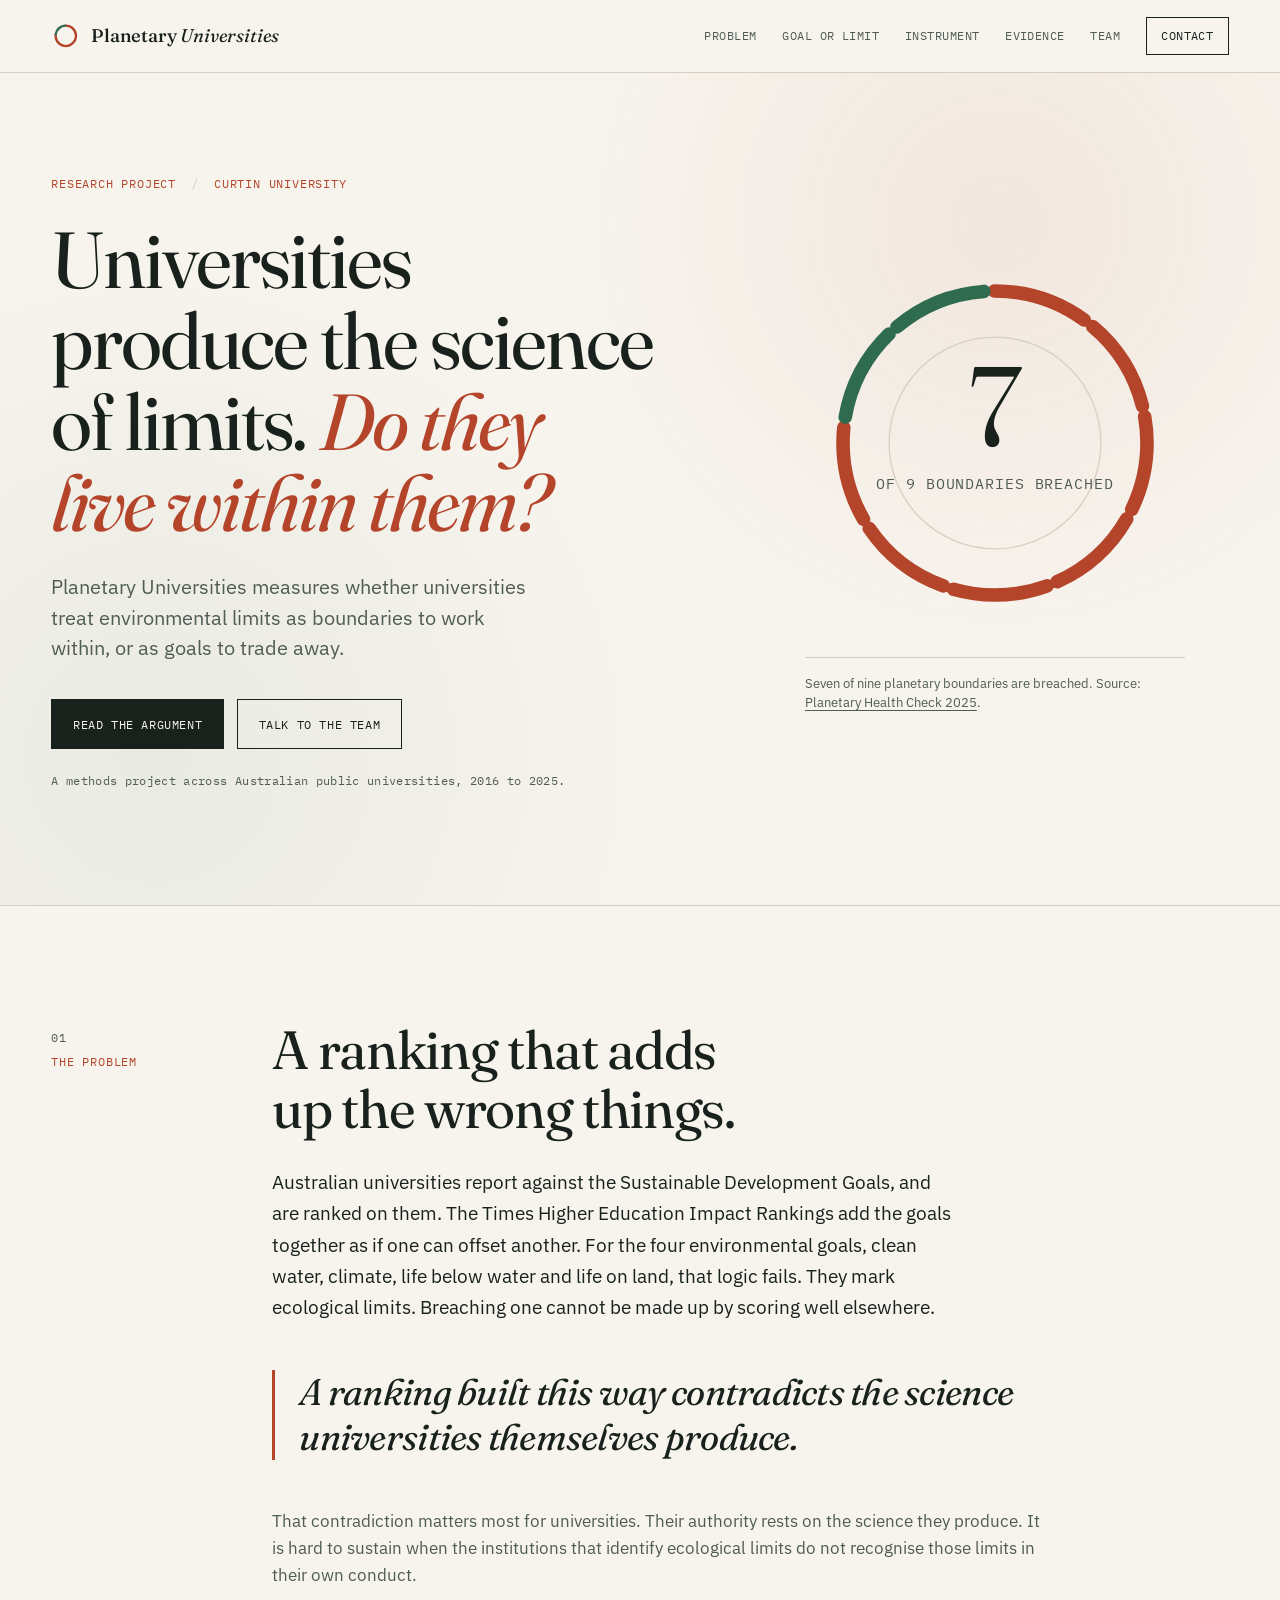
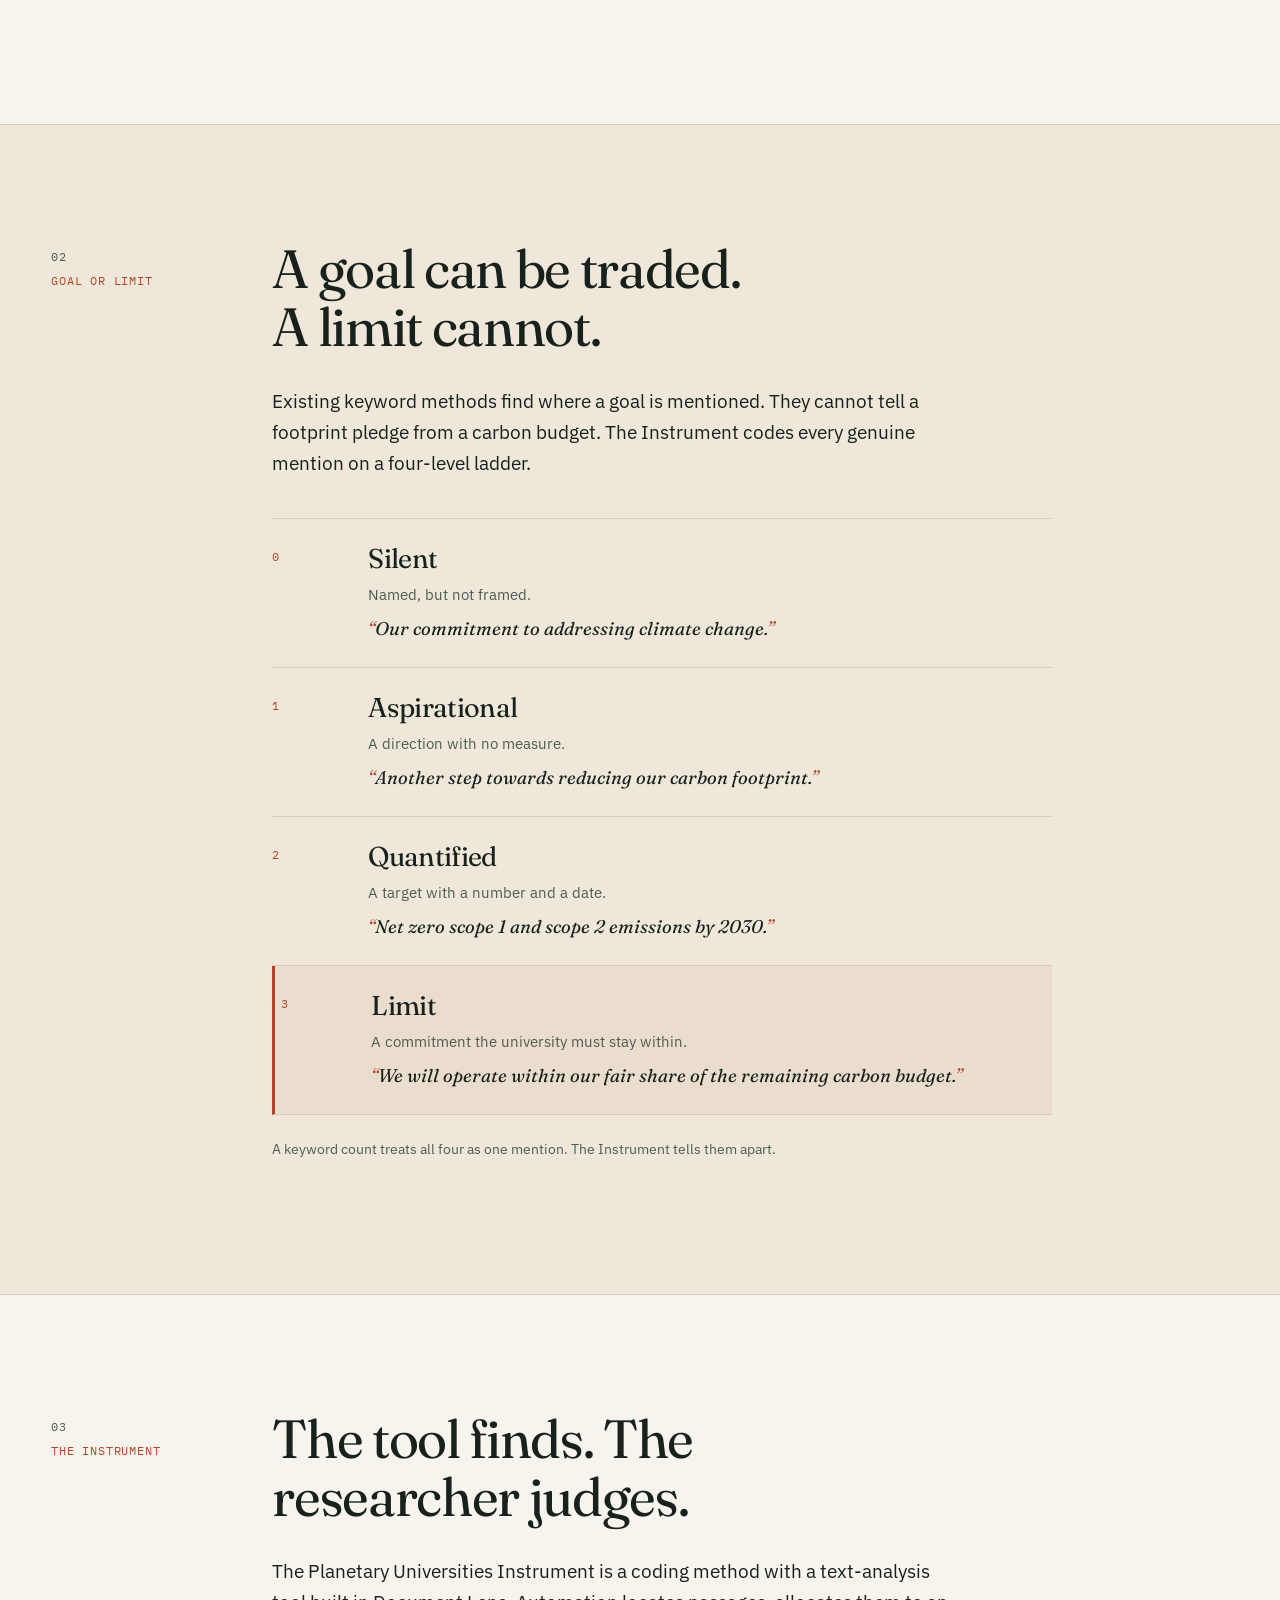
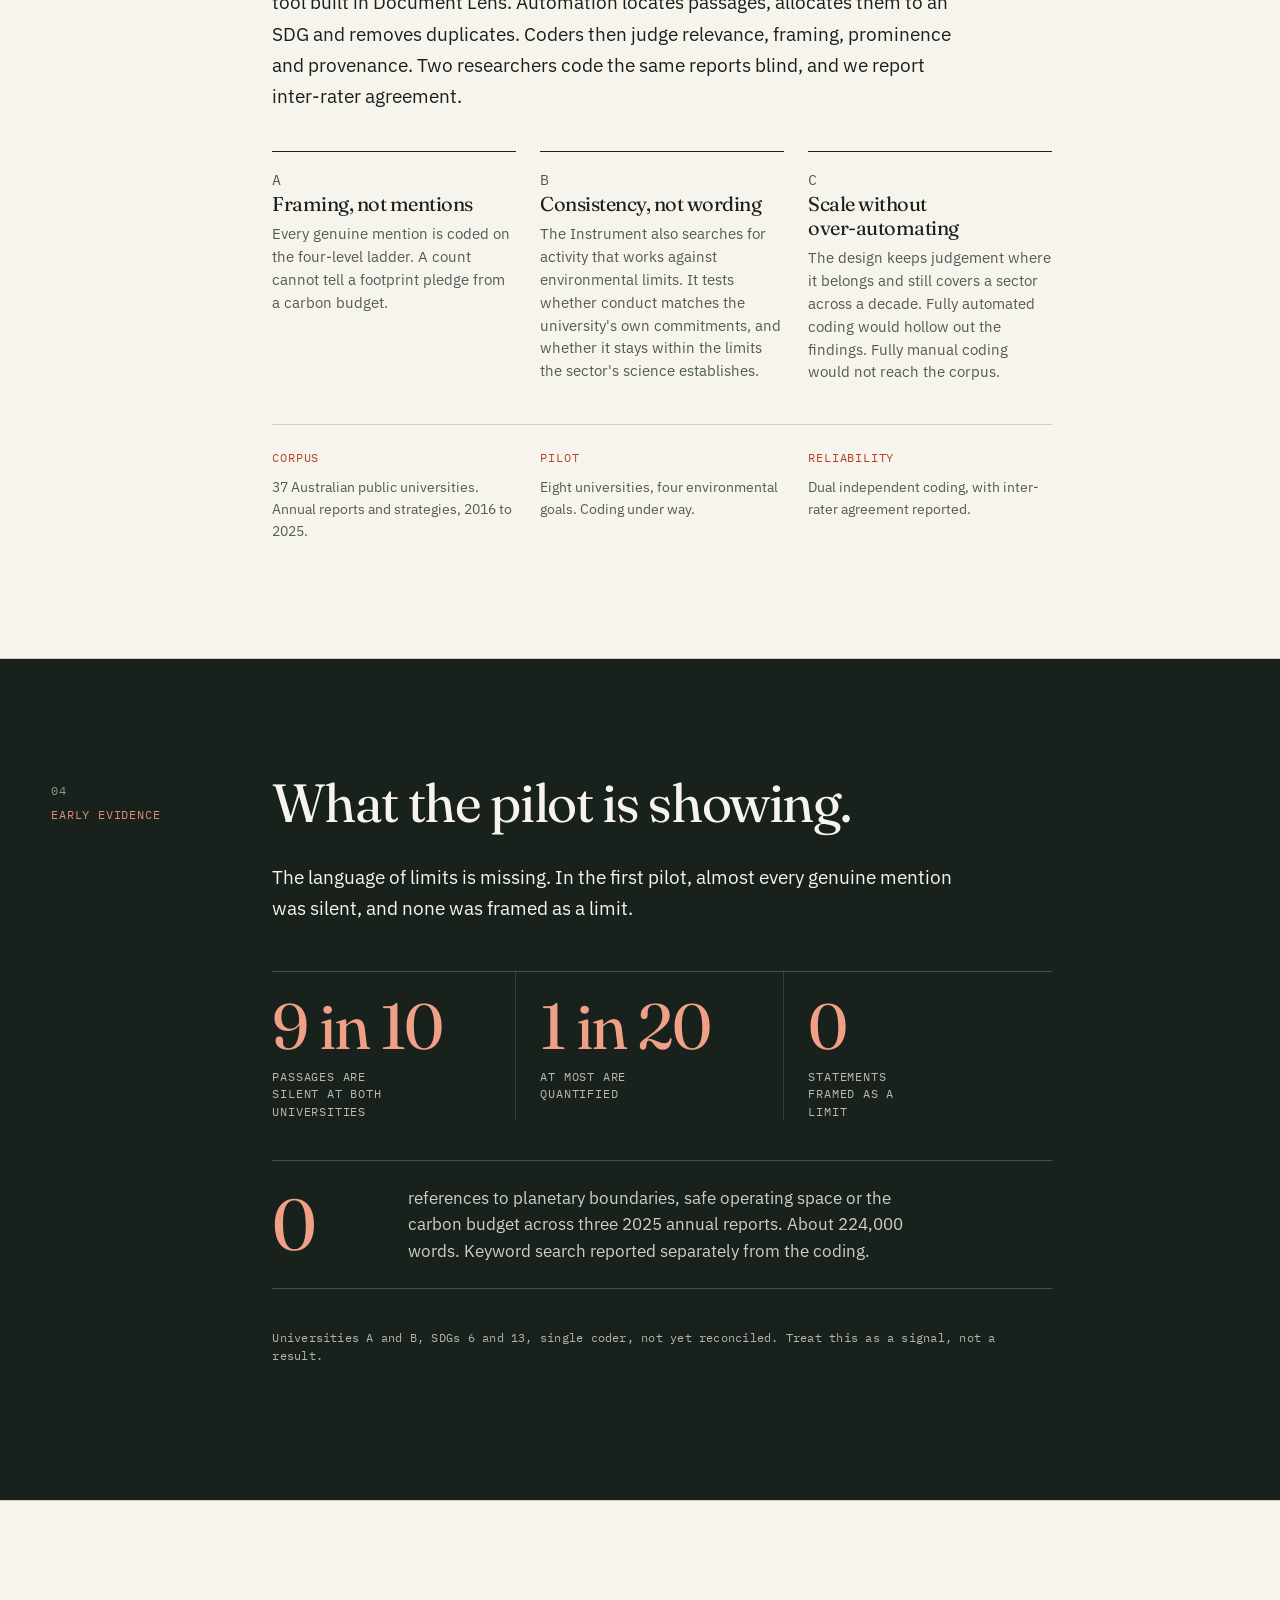
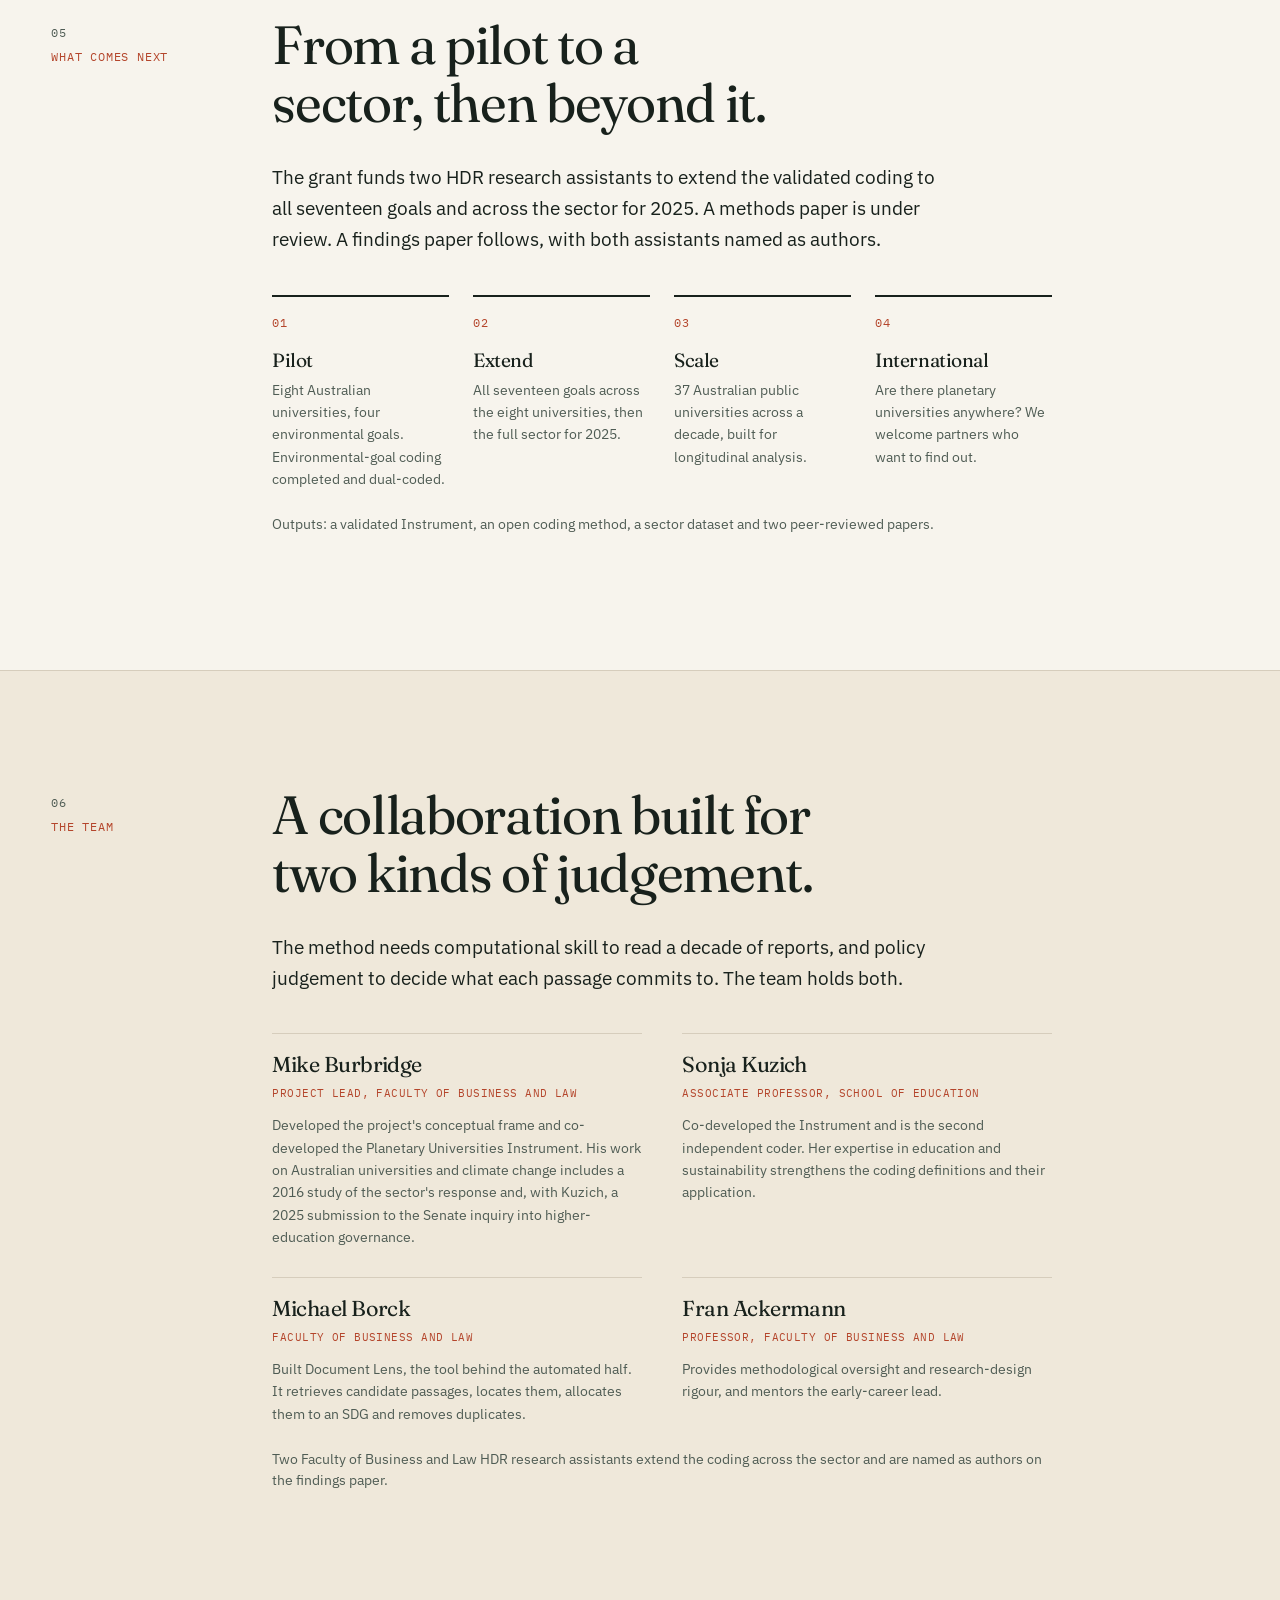
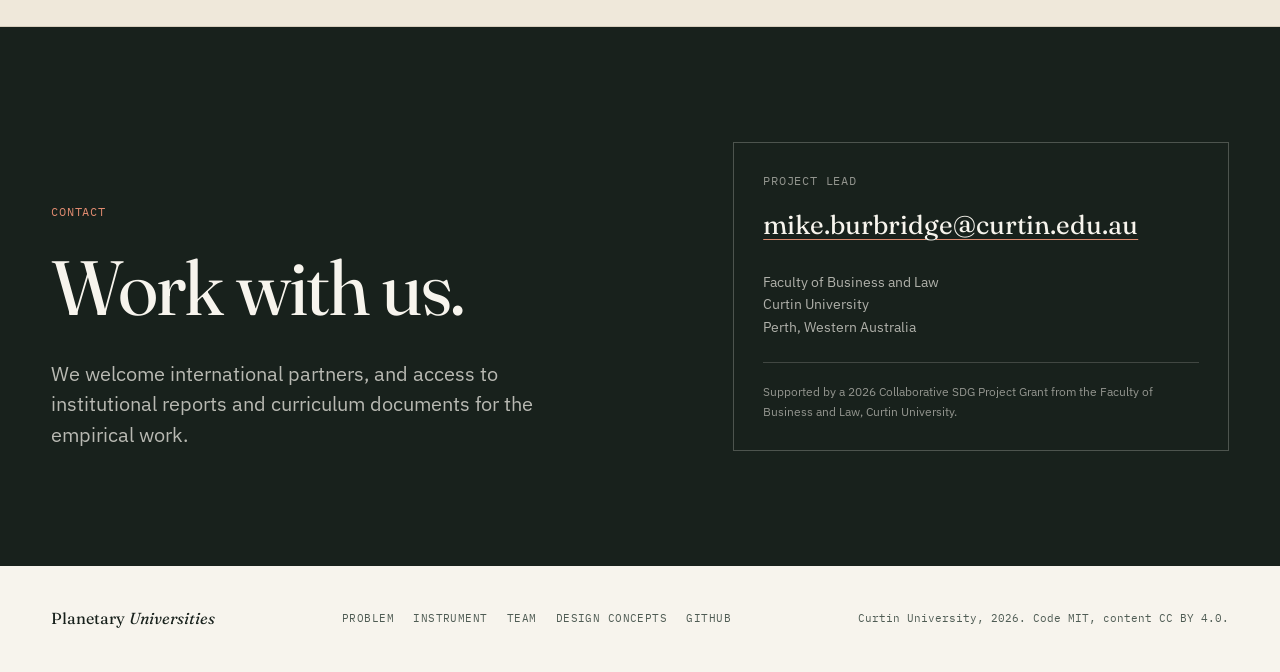
==== index.html @ 5ce5b9eb "Add Planetary Universities landing page and design concepts" ====
<!DOCTYPE html>
<html lang="en-AU">
<head>
  <meta charset="UTF-8">
  <meta name="viewport" content="width=device-width, initial-scale=1.0">
  <title>Planetary Universities | Do universities live within the limits they study?</title>
  <meta name="description" content="A research project measuring whether universities treat environmental limits as boundaries to work within, or as goals to trade away.">
  <link rel="canonical" href="https://planetary-universities.eduserver.au/">
  <meta property="og:type" content="website">
  <meta property="og:title" content="Planetary Universities">
  <meta property="og:description" content="Universities produce the science of limits. Do they live within them?">
  <meta property="og:url" content="https://planetary-universities.eduserver.au/">
  <meta property="og:image" content="https://planetary-universities.eduserver.au/assets/og.png">
  <meta name="theme-color" content="#f7f4ed">
  <link rel="icon" href="assets/favicon.svg" type="image/svg+xml">
  <link rel="preconnect" href="https://fonts.googleapis.com">
  <link rel="preconnect" href="https://fonts.gstatic.com" crossorigin>
  <link rel="stylesheet" href="https://fonts.googleapis.com/css2?family=Fraunces:ital,opsz,wght@0,9..144,300..700;1,9..144,300..700&amp;family=IBM+Plex+Mono:wght@400;500&amp;family=IBM+Plex+Sans:wght@300;400;500;600&amp;display=swap">
  <link rel="stylesheet" href="styles.css">
</head>
<body>
  <a class="skip-link" href="#main">Skip to content</a>

  <header class="site-header">
    <div class="wrap header-inner">
      <a class="brand" href="./" aria-label="Planetary Universities home">
        <svg class="brand-mark" viewBox="0 0 32 32" aria-hidden="true">
          <g transform="rotate(-90 16 16)" fill="none" stroke-width="2.6" stroke-linecap="round">
            <circle cx="16" cy="16" r="11" stroke="#b4452b" pathLength="9" stroke-dasharray="0.9 8.1" stroke-dashoffset="-0"/>
<circle cx="16" cy="16" r="11" stroke="#b4452b" pathLength="9" stroke-dasharray="0.9 8.1" stroke-dashoffset="-1"/>
<circle cx="16" cy="16" r="11" stroke="#b4452b" pathLength="9" stroke-dasharray="0.9 8.1" stroke-dashoffset="-2"/>
<circle cx="16" cy="16" r="11" stroke="#b4452b" pathLength="9" stroke-dasharray="0.9 8.1" stroke-dashoffset="-3"/>
<circle cx="16" cy="16" r="11" stroke="#b4452b" pathLength="9" stroke-dasharray="0.9 8.1" stroke-dashoffset="-4"/>
<circle cx="16" cy="16" r="11" stroke="#b4452b" pathLength="9" stroke-dasharray="0.9 8.1" stroke-dashoffset="-5"/>
<circle cx="16" cy="16" r="11" stroke="#b4452b" pathLength="9" stroke-dasharray="0.9 8.1" stroke-dashoffset="-6"/>
<circle cx="16" cy="16" r="11" stroke="#2f6b4f" pathLength="9" stroke-dasharray="0.9 8.1" stroke-dashoffset="-7"/>
<circle cx="16" cy="16" r="11" stroke="#2f6b4f" pathLength="9" stroke-dasharray="0.9 8.1" stroke-dashoffset="-8"/>
          </g>
        </svg>
        <span>Planetary <em>Universities</em></span>
      </a>
      <nav class="nav" aria-label="Primary">
        <a href="#problem">Problem</a>
        <a href="#distinction">Goal or limit</a>
        <a href="#instrument">Instrument</a>
        <a href="#evidence">Evidence</a>
        <a href="#team">Team</a>
        <a class="nav-cta" href="#contact">Contact</a>
      </nav>
    </div>
  </header>

  <main id="main">
    <section class="hero">
      <div class="wrap hero-grid">
        <div class="hero-copy">
          <p class="eyebrow">Research project <span aria-hidden="true">/</span> Curtin University</p>
          <h1>Universities produce the science of limits. <em>Do they live within them?</em></h1>
          <p class="lead">Planetary Universities measures whether universities treat environmental limits as boundaries to work within, or as goals to trade away.</p>
          <div class="hero-actions">
            <a class="btn" href="#problem">Read the argument</a>
            <a class="btn btn-ghost" href="#contact">Talk to the team</a>
          </div>
          <p class="hero-note">A methods project across Australian public universities, 2016 to 2025.</p>
        </div>

        <figure class="hero-figure">
          <div class="ring">
            <svg viewBox="0 0 280 280" role="img" aria-labelledby="ring-title">
              <title id="ring-title">Seven of nine planetary boundaries are breached</title>
              <g transform="rotate(-90 140 140)" fill="none" stroke-width="10" stroke-linecap="round">
                <circle cx="140" cy="140" r="112" stroke="#b4452b" pathLength="9" stroke-dasharray="0.9 8.1" stroke-dashoffset="-0"/>
<circle cx="140" cy="140" r="112" stroke="#b4452b" pathLength="9" stroke-dasharray="0.9 8.1" stroke-dashoffset="-1"/>
<circle cx="140" cy="140" r="112" stroke="#b4452b" pathLength="9" stroke-dasharray="0.9 8.1" stroke-dashoffset="-2"/>
<circle cx="140" cy="140" r="112" stroke="#b4452b" pathLength="9" stroke-dasharray="0.9 8.1" stroke-dashoffset="-3"/>
<circle cx="140" cy="140" r="112" stroke="#b4452b" pathLength="9" stroke-dasharray="0.9 8.1" stroke-dashoffset="-4"/>
<circle cx="140" cy="140" r="112" stroke="#b4452b" pathLength="9" stroke-dasharray="0.9 8.1" stroke-dashoffset="-5"/>
<circle cx="140" cy="140" r="112" stroke="#b4452b" pathLength="9" stroke-dasharray="0.9 8.1" stroke-dashoffset="-6"/>
<circle cx="140" cy="140" r="112" stroke="#2f6b4f" pathLength="9" stroke-dasharray="0.9 8.1" stroke-dashoffset="-7"/>
<circle cx="140" cy="140" r="112" stroke="#2f6b4f" pathLength="9" stroke-dasharray="0.9 8.1" stroke-dashoffset="-8"/>
              </g>
              <circle cx="140" cy="140" r="78" fill="none" stroke="#d8d0c1" stroke-width="1"/>
              <text x="140" y="142" text-anchor="middle" class="ring-number">7</text>
              <text x="140" y="174" text-anchor="middle" class="ring-label">of 9 boundaries breached</text>
            </svg>
          </div>
          <figcaption>Seven of nine planetary boundaries are breached. Source: <a href="https://doi.org/10.48485/pik.2025.017">Planetary Health Check 2025</a>.</figcaption>
        </figure>
      </div>
    </section>

    <section class="section" id="problem">
      <div class="wrap section-grid">
        <p class="section-label">01 <span>The problem</span></p>
        <div class="section-body">
          <h2>A ranking that adds up the wrong things.</h2>
          <p class="large">Australian universities report against the Sustainable Development Goals, and are ranked on them. The Times Higher Education Impact Rankings add the goals together as if one can offset another. For the four environmental goals, clean water, climate, life below water and life on land, that logic fails. They mark ecological limits. Breaching one cannot be made up by scoring well elsewhere.</p>
          <blockquote class="pullquote">A ranking built this way contradicts the science universities themselves produce.</blockquote>
          <p>That contradiction matters most for universities. Their authority rests on the science they produce. It is hard to sustain when the institutions that identify ecological limits do not recognise those limits in their own conduct.</p>
        </div>
      </div>
    </section>

    <section class="section section-tint" id="distinction">
      <div class="wrap section-grid">
        <p class="section-label">02 <span>Goal or limit</span></p>
        <div class="section-body">
          <h2>A goal can be traded. A limit cannot.</h2>
          <p class="large">Existing keyword methods find where a goal is mentioned. They cannot tell a footprint pledge from a carbon budget. The Instrument codes every genuine mention on a four-level ladder.</p>

          <ol class="ladder">
            <li>
              <span class="ladder-num">0</span>
              <div>
                <h3>Silent</h3>
                <p>Named, but not framed.</p>
                <q>Our commitment to addressing climate change.</q>
              </div>
            </li>
            <li>
              <span class="ladder-num">1</span>
              <div>
                <h3>Aspirational</h3>
                <p>A direction with no measure.</p>
                <q>Another step towards reducing our carbon footprint.</q>
              </div>
            </li>
            <li>
              <span class="ladder-num">2</span>
              <div>
                <h3>Quantified</h3>
                <p>A target with a number and a date.</p>
                <q>Net zero scope 1 and scope 2 emissions by 2030.</q>
              </div>
            </li>
            <li class="ladder-limit">
              <span class="ladder-num">3</span>
              <div>
                <h3>Limit</h3>
                <p>A commitment the university must stay within.</p>
                <q>We will operate within our fair share of the remaining carbon budget.</q>
              </div>
            </li>
          </ol>
          <p class="note">A keyword count treats all four as one mention. The Instrument tells them apart.</p>
        </div>
      </div>
    </section>

    <section class="section" id="instrument">
      <div class="wrap section-grid">
        <p class="section-label">03 <span>The instrument</span></p>
        <div class="section-body">
          <h2>The tool finds. The researcher judges.</h2>
          <p class="large">The Planetary Universities Instrument is a coding method with a text-analysis tool built in Document Lens. Automation locates passages, allocates them to an SDG and removes duplicates. Coders then judge relevance, framing, prominence and provenance. Two researchers code the same reports blind, and we report inter-rater agreement.</p>

          <div class="cards">
            <article class="card">
              <p class="card-num">A</p>
              <h3>Framing, not mentions</h3>
              <p>Every genuine mention is coded on the four-level ladder. A count cannot tell a footprint pledge from a carbon budget.</p>
            </article>
            <article class="card">
              <p class="card-num">B</p>
              <h3>Consistency, not wording</h3>
              <p>The Instrument also searches for activity that works against environmental limits. It tests whether conduct matches the university's own commitments, and whether it stays within the limits the sector's science establishes.</p>
            </article>
            <article class="card">
              <p class="card-num">C</p>
              <h3>Scale without over-automating</h3>
              <p>The design keeps judgement where it belongs and still covers a sector across a decade. Fully automated coding would hollow out the findings. Fully manual coding would not reach the corpus.</p>
            </article>
          </div>

          <dl class="facts">
            <div>
              <dt>Corpus</dt>
              <dd>37 Australian public universities. Annual reports and strategies, 2016 to 2025.</dd>
            </div>
            <div>
              <dt>Pilot</dt>
              <dd>Eight universities, four environmental goals. Coding under way.</dd>
            </div>
            <div>
              <dt>Reliability</dt>
              <dd>Dual independent coding, with inter-rater agreement reported.</dd>
            </div>
          </dl>
        </div>
      </div>
    </section>

    <section class="section section-dark" id="evidence">
      <div class="wrap section-grid">
        <p class="section-label">04 <span>Early evidence</span></p>
        <div class="section-body">
          <h2>What the pilot is showing.</h2>
          <p class="large">The language of limits is missing. In the first pilot, almost every genuine mention was silent, and none was framed as a limit.</p>

          <div class="stats">
            <div class="stat">
              <p class="stat-num">9 in 10</p>
              <p class="stat-label">passages are silent at both universities</p>
            </div>
            <div class="stat">
              <p class="stat-num">1 in 20</p>
              <p class="stat-label">at most are quantified</p>
            </div>
            <div class="stat">
              <p class="stat-num">0</p>
              <p class="stat-label">statements framed as a limit</p>
            </div>
          </div>

          <div class="finding">
            <p class="finding-num">0</p>
            <p>references to planetary boundaries, safe operating space or the carbon budget across three 2025 annual reports. About 224,000 words. Keyword search reported separately from the coding.</p>
          </div>

          <p class="caveat">Universities A and B, SDGs 6 and 13, single coder, not yet reconciled. Treat this as a signal, not a result.</p>
        </div>
      </div>
    </section>

    <section class="section" id="next">
      <div class="wrap section-grid">
        <p class="section-label">05 <span>What comes next</span></p>
        <div class="section-body">
          <h2>From a pilot to a sector, then beyond it.</h2>
          <p class="large">The grant funds two HDR research assistants to extend the validated coding to all seventeen goals and across the sector for 2025. A methods paper is under review. A findings paper follows, with both assistants named as authors.</p>

          <ol class="roadmap">
            <li>
              <span class="step">01</span>
              <h3>Pilot</h3>
              <p>Eight Australian universities, four environmental goals. Environmental-goal coding completed and dual-coded.</p>
            </li>
            <li>
              <span class="step">02</span>
              <h3>Extend</h3>
              <p>All seventeen goals across the eight universities, then the full sector for 2025.</p>
            </li>
            <li>
              <span class="step">03</span>
              <h3>Scale</h3>
              <p>37 Australian public universities across a decade, built for longitudinal analysis.</p>
            </li>
            <li>
              <span class="step">04</span>
              <h3>International</h3>
              <p>Are there planetary universities anywhere? We welcome partners who want to find out.</p>
            </li>
          </ol>

          <p class="note">Outputs: a validated Instrument, an open coding method, a sector dataset and two peer-reviewed papers.</p>
        </div>
      </div>
    </section>

    <section class="section section-tint" id="team">
      <div class="wrap section-grid">
        <p class="section-label">06 <span>The team</span></p>
        <div class="section-body">
          <h2>A collaboration built for two kinds of judgement.</h2>
          <p class="large">The method needs computational skill to read a decade of reports, and policy judgement to decide what each passage commits to. The team holds both.</p>

          <ul class="team">
            <li>
              <h3>Mike Burbridge</h3>
              <p class="role">Project lead, Faculty of Business and Law</p>
              <p>Developed the project's conceptual frame and co-developed the Planetary Universities Instrument. His work on Australian universities and climate change includes a 2016 study of the sector's response and, with Kuzich, a 2025 submission to the Senate inquiry into higher-education governance.</p>
            </li>
            <li>
              <h3>Sonja Kuzich</h3>
              <p class="role">Associate professor, School of Education</p>
              <p>Co-developed the Instrument and is the second independent coder. Her expertise in education and sustainability strengthens the coding definitions and their application.</p>
            </li>
            <li>
              <h3>Michael Borck</h3>
              <p class="role">Faculty of Business and Law</p>
              <p>Built Document Lens, the tool behind the automated half. It retrieves candidate passages, locates them, allocates them to an SDG and removes duplicates.</p>
            </li>
            <li>
              <h3>Fran Ackermann</h3>
              <p class="role">Professor, Faculty of Business and Law</p>
              <p>Provides methodological oversight and research-design rigour, and mentors the early-career lead.</p>
            </li>
          </ul>
          <p class="note">Two Faculty of Business and Law HDR research assistants extend the coding across the sector and are named as authors on the findings paper.</p>
        </div>
      </div>
    </section>

    <section class="contact" id="contact">
      <div class="wrap contact-grid">
        <div>
          <p class="eyebrow">Contact</p>
          <h2>Work with us.</h2>
          <p class="lead">We welcome international partners, and access to institutional reports and curriculum documents for the empirical work.</p>
        </div>
        <div class="contact-card">
          <p class="contact-label">Project lead</p>
          <a class="contact-email" href="mailto:mike.burbridge@curtin.edu.au">mike.burbridge@curtin.edu.au</a>
          <p class="contact-meta">Faculty of Business and Law<br>Curtin University<br>Perth, Western Australia</p>
          <p class="contact-funder">Supported by a 2026 Collaborative SDG Project Grant from the Faculty of Business and Law, Curtin University.</p>
        </div>
      </div>
    </section>
  </main>

  <footer class="site-footer">
    <div class="wrap footer-inner">
      <p class="footer-brand">Planetary <em>Universities</em></p>
      <nav aria-label="Footer">
        <a href="#problem">Problem</a>
        <a href="#instrument">Instrument</a>
        <a href="#team">Team</a>
        <a href="concepts/">Design concepts</a>
        <a href="https://github.com/michael-borck/planetary-universities">GitHub</a>
      </nav>
      <p class="footer-meta">Curtin University, 2026. Code MIT, content CC BY 4.0.</p>
    </div>
  </footer>
</body>
</html>
---- styles.css ----
:root {
  --paper: #f7f4ed;
  --paper-2: #efe8da;
  --paper-3: #e7dfce;
  --ink: #18211c;
  --ink-soft: #4f5c54;
  --line: #d6cdbc;
  --accent: #b4452b;
  --accent-dark: #8a3220;
  --safe: #2f6b4f;
  --display: "Fraunces", Georgia, "Times New Roman", serif;
  --sans: "IBM Plex Sans", system-ui, -apple-system, sans-serif;
  --mono: "IBM Plex Mono", ui-monospace, "SFMono-Regular", monospace;
  --wrap: 1180px;
  --gutter: clamp(1.2rem, 4vw, 3.5rem);
}

*,
*::before,
*::after {
  box-sizing: border-box;
}

html {
  scroll-behavior: smooth;
}

body {
  margin: 0;
  background: var(--paper);
  color: var(--ink);
  font-family: var(--sans);
  font-size: 1.0625rem;
  font-weight: 400;
  line-height: 1.6;
  -webkit-font-smoothing: antialiased;
}

img,
svg {
  max-width: 100%;
  display: block;
}

a {
  color: inherit;
  text-decoration-thickness: 1px;
  text-underline-offset: 0.2em;
}

a:hover {
  color: var(--accent-dark);
}

:focus-visible {
  outline: 2px solid var(--accent);
  outline-offset: 3px;
}

.skip-link {
  position: absolute;
  left: -9999px;
  top: 0;
  background: var(--ink);
  color: var(--paper);
  padding: 0.75rem 1rem;
  z-index: 100;
}

.skip-link:focus {
  left: 1rem;
  top: 1rem;
}

.wrap {
  width: min(var(--wrap), 100% - (var(--gutter) * 2));
  margin-inline: auto;
}

.site-header {
  position: sticky;
  top: 0;
  z-index: 50;
  background: rgba(247, 244, 237, 0.88);
  backdrop-filter: blur(14px);
  border-bottom: 1px solid var(--line);
}

.header-inner {
  display: flex;
  align-items: center;
  justify-content: space-between;
  gap: 2rem;
  min-height: 4.5rem;
}

.brand {
  display: inline-flex;
  align-items: center;
  gap: 0.65rem;
  font-family: var(--display);
  font-size: 1.15rem;
  font-weight: 500;
  letter-spacing: -0.01em;
  text-decoration: none;
  white-space: nowrap;
}

.brand em {
  font-style: italic;
  font-weight: 400;
}

.brand-mark {
  width: 1.85rem;
  height: 1.85rem;
  flex: none;
}

.nav {
  display: flex;
  align-items: center;
  gap: clamp(1rem, 2vw, 1.75rem);
  font-family: var(--mono);
  font-size: 0.72rem;
  letter-spacing: 0.04em;
  text-transform: uppercase;
}

.nav a {
  text-decoration: none;
  color: var(--ink-soft);
}

.nav a:hover {
  color: var(--ink);
}

.nav-cta {
  padding: 0.55rem 0.9rem;
  border: 1px solid var(--ink);
  color: var(--ink) !important;
}

.nav-cta:hover {
  background: var(--ink);
  color: var(--paper) !important;
}

.hero {
  padding: clamp(3.5rem, 8vw, 7rem) 0 clamp(4rem, 9vw, 8rem);
  border-bottom: 1px solid var(--line);
  background:
    radial-gradient(circle at 78% 18%, rgba(180, 69, 43, 0.08), transparent 34%),
    radial-gradient(circle at 12% 82%, rgba(47, 107, 79, 0.07), transparent 38%);
}

.hero-grid {
  display: grid;
  grid-template-columns: minmax(0, 1.15fr) minmax(280px, 0.85fr);
  gap: clamp(2rem, 6vw, 5rem);
  align-items: center;
}

.eyebrow,
.section-label,
.card-num,
.ladder-num,
.step,
.contact-label,
.stat-label,
.facts dt {
  font-family: var(--mono);
  font-size: 0.72rem;
  letter-spacing: 0.07em;
  text-transform: uppercase;
}

.eyebrow {
  margin: 0 0 1.6rem;
  color: var(--accent);
}

.eyebrow span {
  margin: 0 0.45rem;
  color: var(--line);
}

h1,
h2,
h3 {
  font-family: var(--display);
  font-weight: 400;
  letter-spacing: -0.025em;
  text-wrap: balance;
}

h1 {
  margin: 0;
  font-size: clamp(2.7rem, 6.2vw, 5.7rem);
  line-height: 1.02;
}

h1 em {
  font-style: italic;
  color: var(--accent);
}

h2 {
  margin: 0 0 1.8rem;
  font-size: clamp(2.1rem, 4.2vw, 3.6rem);
  line-height: 1.08;
}

h3 {
  margin: 0 0 0.45rem;
  font-size: 1.35rem;
  line-height: 1.2;
}

.lead {
  margin: 1.8rem 0 0;
  max-width: 41ch;
  font-size: clamp(1.1rem, 1.6vw, 1.3rem);
  line-height: 1.5;
  color: var(--ink-soft);
}

.hero-actions {
  display: flex;
  flex-wrap: wrap;
  gap: 0.8rem;
  margin-top: 2.2rem;
}

.btn {
  display: inline-flex;
  align-items: center;
  justify-content: center;
  padding: 0.9rem 1.3rem;
  background: var(--ink);
  color: var(--paper);
  border: 1px solid var(--ink);
  font-family: var(--mono);
  font-size: 0.75rem;
  letter-spacing: 0.05em;
  text-transform: uppercase;
  text-decoration: none;
}

.btn:hover {
  background: var(--accent);
  border-color: var(--accent);
  color: #fff;
}

.btn-ghost {
  background: transparent;
  color: var(--ink);
}

.btn-ghost:hover {
  background: transparent;
  border-color: var(--accent);
  color: var(--accent);
}

.hero-note {
  margin: 1.4rem 0 0;
  font-family: var(--mono);
  font-size: 0.72rem;
  letter-spacing: 0.03em;
  color: var(--ink-soft);
}

.hero-figure {
  margin: 0;
  justify-self: center;
  width: min(100%, 380px);
}

.ring svg {
  width: 100%;
  height: auto;
}

.ring-number {
  font-family: var(--display);
  font-size: 5.2rem;
  fill: var(--ink);
}

.ring-label {
  font-family: var(--mono);
  font-size: 0.68rem;
  letter-spacing: 0.06em;
  text-transform: uppercase;
  fill: var(--ink-soft);
}

.hero-figure figcaption {
  margin-top: 1.5rem;
  padding-top: 1rem;
  border-top: 1px solid var(--line);
  font-size: 0.82rem;
  line-height: 1.5;
  color: var(--ink-soft);
}

.hero-figure figcaption strong {
  color: var(--ink);
  font-weight: 600;
}

.section {
  padding: clamp(4rem, 9vw, 7.5rem) 0;
  border-bottom: 1px solid var(--line);
}

.section-tint {
  background: var(--paper-2);
}

.section-grid {
  display: grid;
  grid-template-columns: 170px minmax(0, 1fr);
  gap: clamp(1.5rem, 4vw, 4rem);
  align-items: start;
}

.section-label {
  margin: 0.5rem 0 0;
  color: var(--ink-soft);
  position: sticky;
  top: 6rem;
}

.section-label span {
  display: block;
  margin-top: 0.35rem;
  color: var(--accent);
}

.section-body {
  max-width: 78ch;
}

.section-body > p {
  margin: 0 0 1.2rem;
  color: var(--ink-soft);
}

.section-body .large {
  font-size: clamp(1.08rem, 1.5vw, 1.22rem);
  line-height: 1.62;
  color: var(--ink);
  max-width: 62ch;
}

.pullquote {
  margin: clamp(2rem, 4vw, 3rem) 0;
  padding: 0 0 0 1.5rem;
  border-left: 3px solid var(--accent);
  font-family: var(--display);
  font-size: clamp(1.5rem, 3vw, 2.3rem);
  font-style: italic;
  line-height: 1.22;
  letter-spacing: -0.02em;
  color: var(--ink);
}

.ladder {
  list-style: none;
  margin: 2.5rem 0 1.5rem;
  padding: 0;
  border-top: 1px solid var(--line);
}

.ladder li {
  display: grid;
  grid-template-columns: 4.5rem minmax(0, 1fr);
  gap: 1.5rem;
  padding: 1.45rem 1rem 1.45rem 0;
  border-bottom: 1px solid var(--line);
}

.ladder-num {
  color: var(--accent);
  padding-top: 0.35rem;
}

.ladder h3 {
  font-size: 1.7rem;
}

.ladder p {
  margin: 0 0 0.5rem;
  color: var(--ink-soft);
  font-size: 0.95rem;
}

.ladder q {
  font-family: var(--display);
  font-size: 1.15rem;
  font-style: italic;
  color: var(--ink);
}

.ladder q::before {
  content: "\201C";
  color: var(--accent);
}

.ladder q::after {
  content: "\201D";
  color: var(--accent);
}

.ladder-limit {
  background: rgba(180, 69, 43, 0.07);
  padding-left: 1rem;
  border-left: 3px solid var(--accent);
}

.ladder-limit .ladder-num {
  padding-left: 0.35rem;
}

.note {
  margin: 1.5rem 0 0;
  font-size: 0.85rem;
  line-height: 1.55;
  color: var(--ink-soft);
}

.cards {
  display: grid;
  grid-template-columns: repeat(3, minmax(0, 1fr));
  gap: 1.5rem;
  margin: 2.5rem 0;
}

.card {
  padding-top: 1.1rem;
  border-top: 1px solid var(--ink);
}

.card-num {
  margin: 0 0 1.1rem;
  color: var(--accent);
}

.card h3 {
  font-size: 1.25rem;
}

.card p {
  margin: 0;
  font-size: 0.92rem;
  line-height: 1.55;
  color: var(--ink-soft);
}

.facts {
  display: grid;
  grid-template-columns: repeat(3, minmax(0, 1fr));
  gap: 1.5rem;
  margin: 2.5rem 0 0;
  padding-top: 1.5rem;
  border-top: 1px solid var(--line);
}

.facts dt {
  color: var(--accent);
  margin-bottom: 0.5rem;
}

.facts dd {
  margin: 0;
  font-size: 0.9rem;
  line-height: 1.55;
  color: var(--ink-soft);
}

.section-dark {
  background: var(--ink);
  color: var(--paper);
}

.section-dark .section-label {
  color: rgba(247, 244, 237, 0.55);
}

.section-dark .section-label span {
  color: #e08b70;
}

.section-dark .section-body .large {
  color: var(--paper);
}

.section-dark .section-body > p {
  color: rgba(247, 244, 237, 0.7);
}

.stats {
  display: grid;
  grid-template-columns: repeat(3, minmax(0, 1fr));
  gap: 1.5rem;
  margin: 3rem 0 2rem;
  border-top: 1px solid rgba(247, 244, 237, 0.22);
}

.stat {
  padding-top: 1.5rem;
  border-right: 1px solid rgba(247, 244, 237, 0.14);
}

.stat:last-child {
  border-right: 0;
}

.stat-num {
  margin: 0 0 0.7rem;
  font-family: var(--display);
  font-size: clamp(2.6rem, 5vw, 4.2rem);
  line-height: 0.95;
  letter-spacing: -0.03em;
  color: #f0a087;
}

.stat-label {
  margin: 0;
  max-width: 18ch;
  color: rgba(247, 244, 237, 0.72);
  line-height: 1.5;
}

.finding {
  display: grid;
  grid-template-columns: 7rem minmax(0, 1fr);
  gap: 1.5rem;
  align-items: center;
  margin: 2.5rem 0;
  padding: 1.5rem 0;
  border-top: 1px solid rgba(247, 244, 237, 0.22);
  border-bottom: 1px solid rgba(247, 244, 237, 0.22);
}

.finding-num {
  margin: 0;
  font-family: var(--display);
  font-size: 4.5rem;
  line-height: 0.9;
  color: #f0a087;
}

.finding p:last-child {
  margin: 0;
  max-width: 50ch;
  color: rgba(247, 244, 237, 0.82);
  line-height: 1.55;
}

.caveat {
  margin: 2rem 0 0;
  font-family: var(--mono);
  font-size: 0.72rem;
  line-height: 1.6;
  letter-spacing: 0.02em;
  color: rgba(247, 244, 237, 0.55);
}

.roadmap {
  list-style: none;
  margin: 2.5rem 0 1.5rem;
  padding: 0;
  display: grid;
  grid-template-columns: repeat(4, minmax(0, 1fr));
  gap: 1.5rem;
  counter-reset: step;
}

.roadmap li {
  padding-top: 1.1rem;
  border-top: 2px solid var(--ink);
}

.roadmap .step {
  display: block;
  margin-bottom: 1rem;
  color: var(--accent);
}

.roadmap h3 {
  font-size: 1.2rem;
}

.roadmap p {
  margin: 0;
  font-size: 0.9rem;
  line-height: 1.55;
  color: var(--ink-soft);
}

.team {
  list-style: none;
  margin: 2.5rem 0 1.5rem;
  padding: 0;
  display: grid;
  grid-template-columns: repeat(2, minmax(0, 1fr));
  gap: 1.8rem 2.5rem;
}

.team li {
  padding-top: 1.1rem;
  border-top: 1px solid var(--line);
}

.team .role {
  margin: 0 0 0.75rem;
  font-family: var(--mono);
  font-size: 0.68rem;
  letter-spacing: 0.04em;
  text-transform: uppercase;
  color: var(--accent);
}

.team p:last-child {
  margin: 0;
  font-size: 0.9rem;
  line-height: 1.55;
  color: var(--ink-soft);
}

.contact {
  padding: clamp(4rem, 9vw, 7.5rem) 0;
  background: var(--ink);
  color: var(--paper);
}

.contact-grid {
  display: grid;
  grid-template-columns: minmax(0, 1.1fr) minmax(280px, 0.9fr);
  gap: clamp(2rem, 6vw, 5rem);
  align-items: end;
}

.contact .eyebrow {
  color: #e08b70;
}

.contact h2 {
  font-size: clamp(2.6rem, 6vw, 5rem);
  margin-bottom: 1.5rem;
}

.contact .lead {
  color: rgba(247, 244, 237, 0.72);
  max-width: 44ch;
}

.contact-card {
  padding: 1.8rem;
  border: 1px solid rgba(247, 244, 237, 0.24);
}

.contact-label {
  margin: 0 0 0.9rem;
  color: rgba(247, 244, 237, 0.55);
}

.contact-email {
  display: inline-block;
  margin-bottom: 1.5rem;
  font-family: var(--display);
  font-size: clamp(1.15rem, 2.4vw, 1.65rem);
  color: var(--paper);
  text-decoration-color: #e08b70;
}

.contact-email:hover {
  color: #f0a087;
}

.contact-meta {
  margin: 0 0 1.5rem;
  font-size: 0.88rem;
  line-height: 1.6;
  color: rgba(247, 244, 237, 0.68);
}

.contact-funder {
  margin: 0;
  padding-top: 1.2rem;
  border-top: 1px solid rgba(247, 244, 237, 0.18);
  font-size: 0.78rem;
  line-height: 1.55;
  color: rgba(247, 244, 237, 0.55);
}

.site-footer {
  padding: 2.5rem 0;
  background: var(--paper);
}

.footer-inner {
  display: flex;
  flex-wrap: wrap;
  align-items: center;
  justify-content: space-between;
  gap: 1.2rem 2rem;
}

.footer-brand {
  margin: 0;
  font-family: var(--display);
  font-size: 1rem;
}

.footer-inner nav {
  display: flex;
  flex-wrap: wrap;
  gap: 1.2rem;
  font-family: var(--mono);
  font-size: 0.68rem;
  letter-spacing: 0.04em;
  text-transform: uppercase;
}

.footer-inner nav a {
  text-decoration: none;
  color: var(--ink-soft);
}

.footer-inner nav a:hover {
  color: var(--accent);
}

.footer-meta {
  margin: 0;
  font-family: var(--mono);
  font-size: 0.66rem;
  color: var(--ink-soft);
}

@media (max-width: 980px) {
  .hero-grid,
  .contact-grid {
    grid-template-columns: 1fr;
  }

  .hero-figure {
    justify-self: start;
    width: min(100%, 320px);
  }

  .section-grid {
    grid-template-columns: 1fr;
    gap: 1.2rem;
  }

  .section-label {
    position: static;
    display: flex;
    gap: 0.6rem;
  }

  .section-label span {
    margin-top: 0;
  }

  .cards,
  .facts {
    grid-template-columns: 1fr;
    gap: 1.4rem;
  }

  .roadmap {
    grid-template-columns: repeat(2, minmax(0, 1fr));
  }

  .nav {
    display: none;
  }
}

@media (max-width: 640px) {
  body {
    font-size: 1rem;
  }

  .header-inner {
    min-height: 4rem;
  }

  .hero {
    padding-top: 3rem;
  }

  .ladder li {
    grid-template-columns: 2.5rem minmax(0, 1fr);
    gap: 0.9rem;
  }

  .ladder h3 {
    font-size: 1.45rem;
  }

  .stats {
    grid-template-columns: 1fr;
  }

  .stat {
    border-right: 0;
    border-bottom: 1px solid rgba(247, 244, 237, 0.14);
    padding-bottom: 1.4rem;
  }

  .stat:last-child {
    border-bottom: 0;
  }

  .finding {
    grid-template-columns: 1fr;
    gap: 0.5rem;
  }

  .roadmap,
  .team {
    grid-template-columns: 1fr;
  }

  .footer-inner {
    align-items: flex-start;
    flex-direction: column;
  }
}

@media (prefers-reduced-motion: reduce) {
  html {
    scroll-behavior: auto;
  }
}
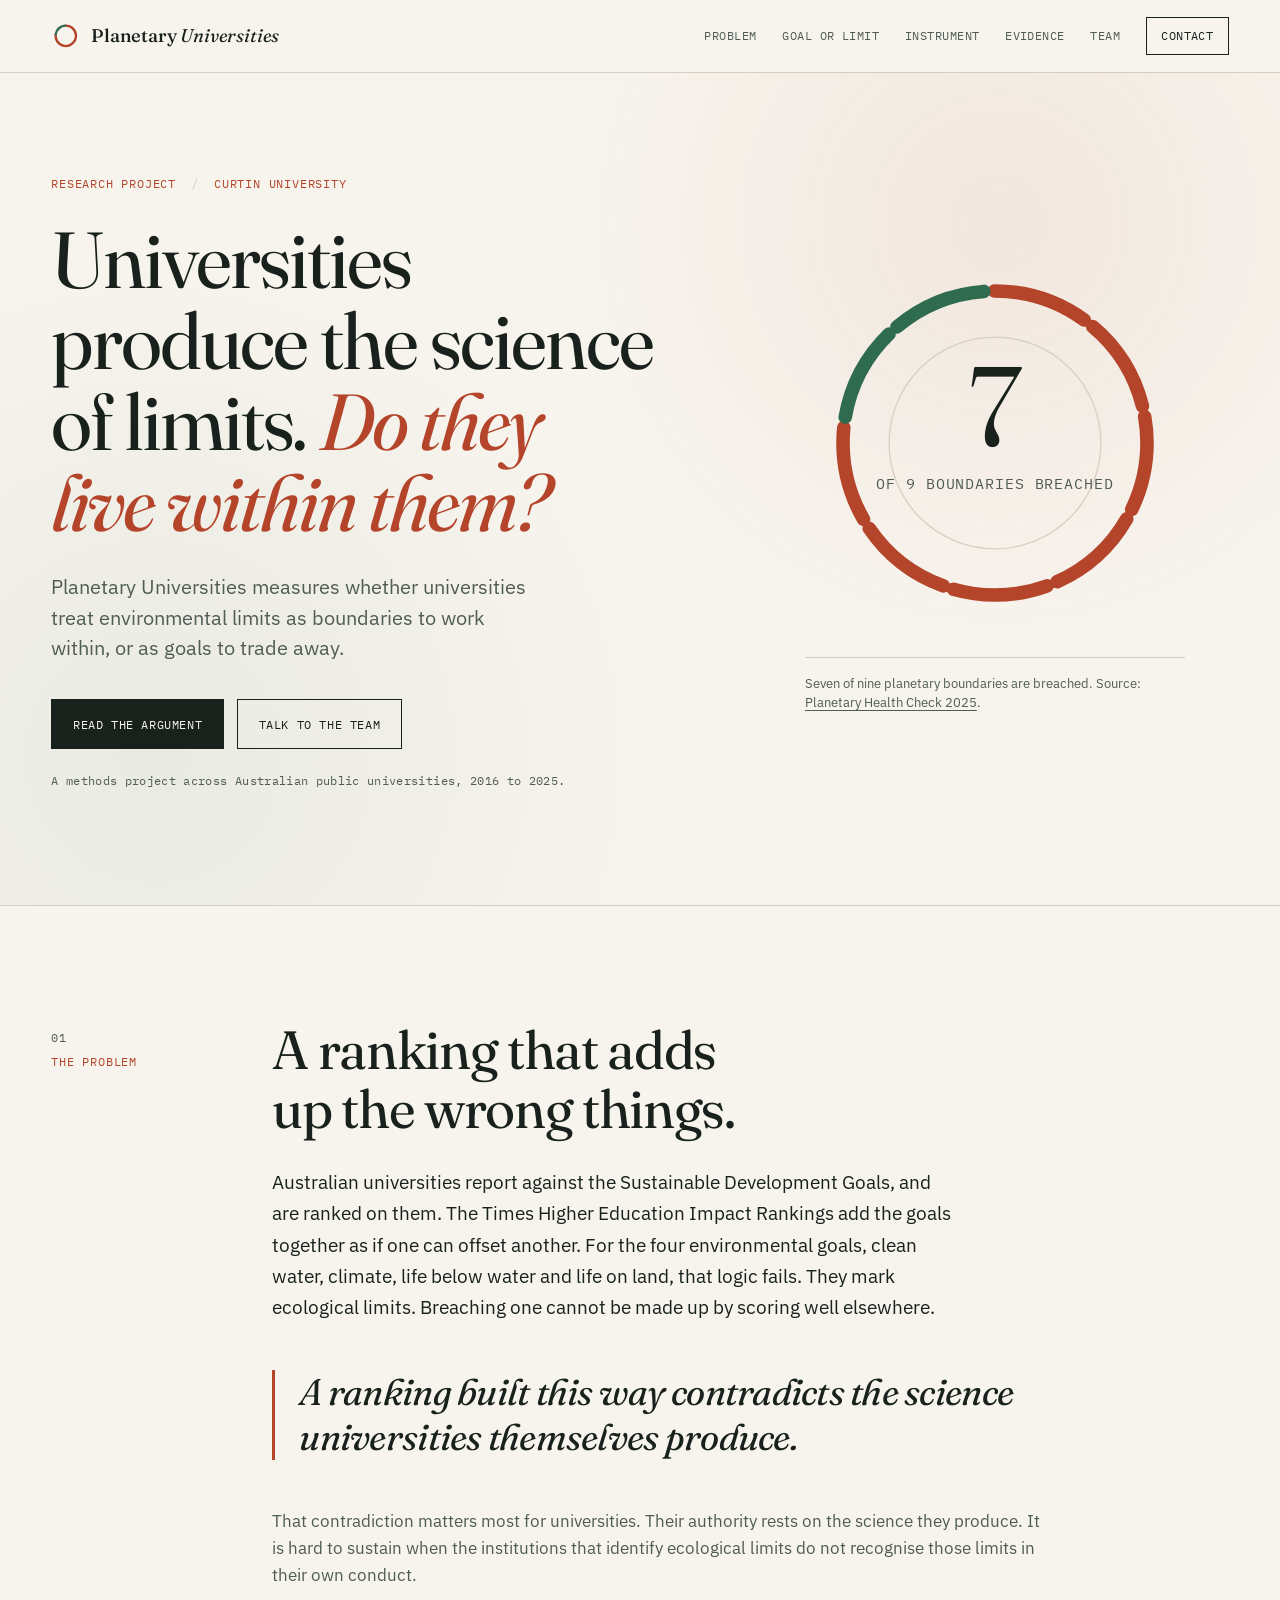
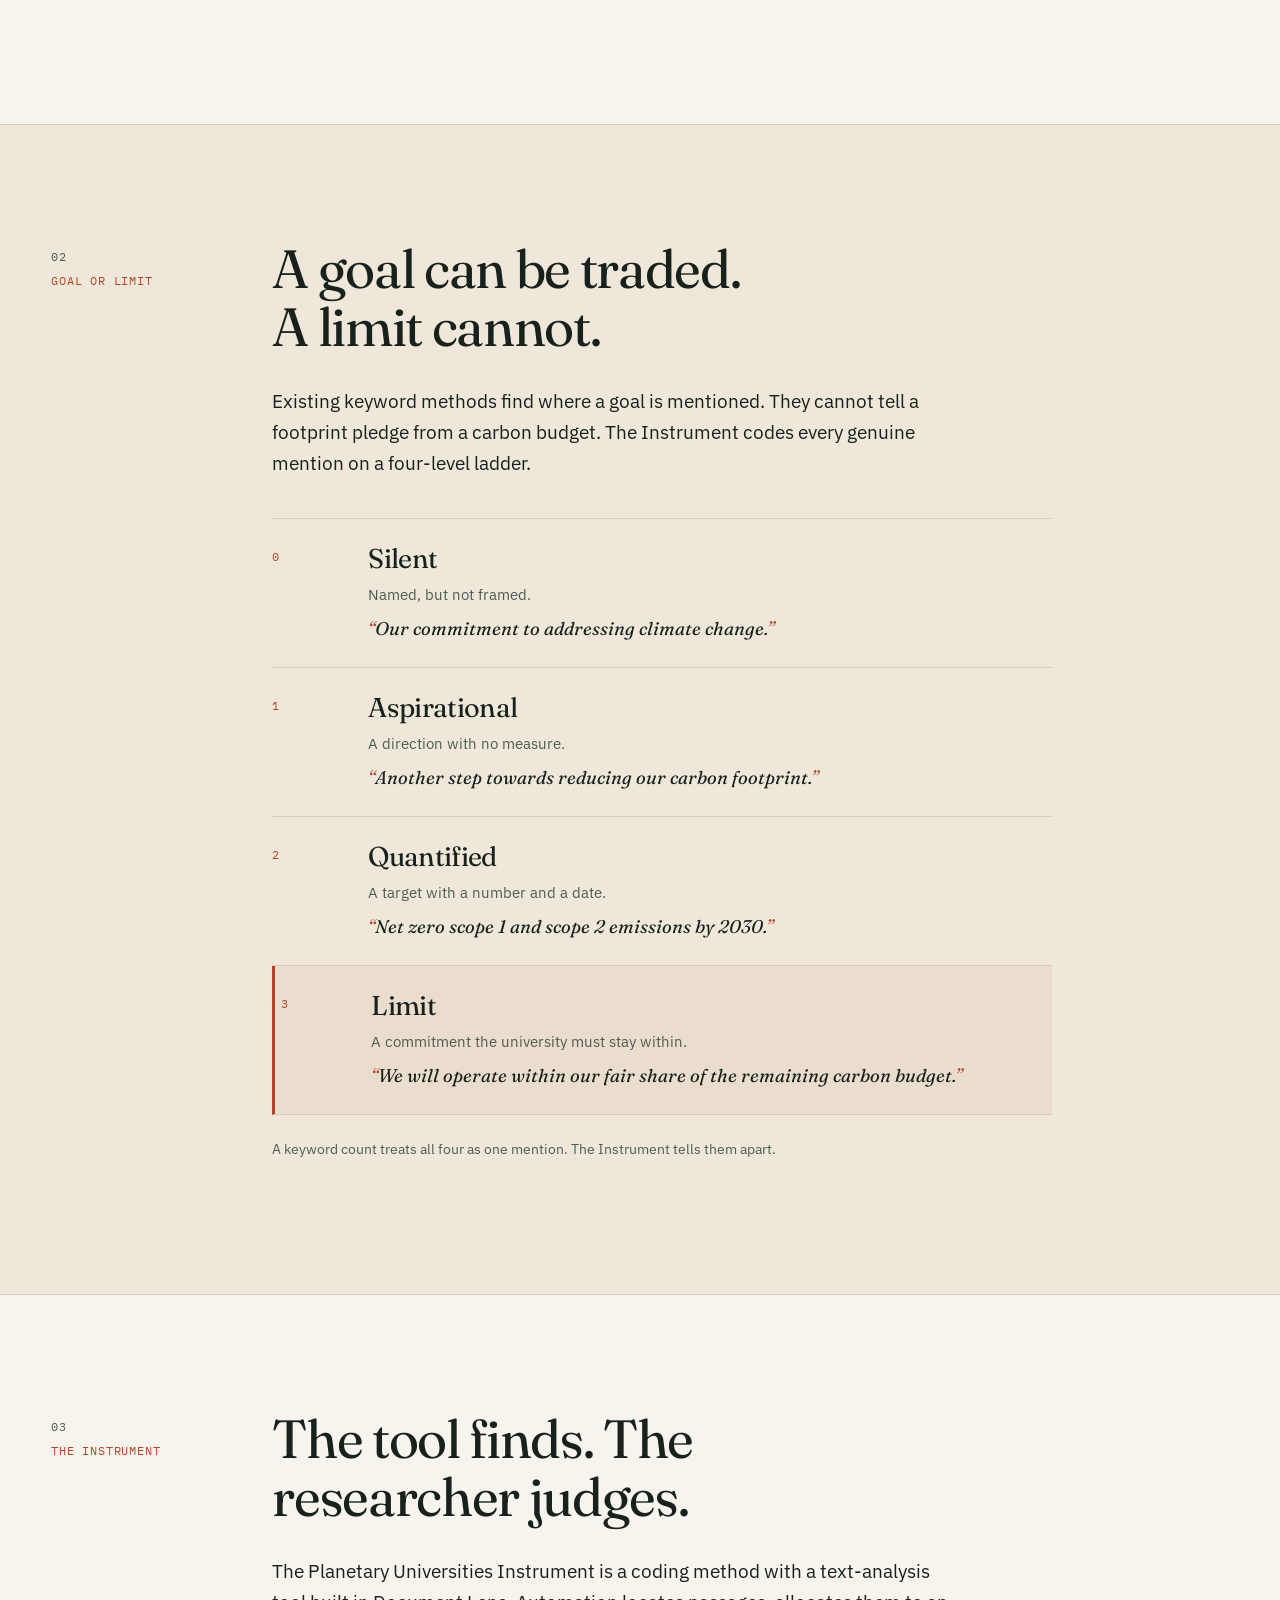
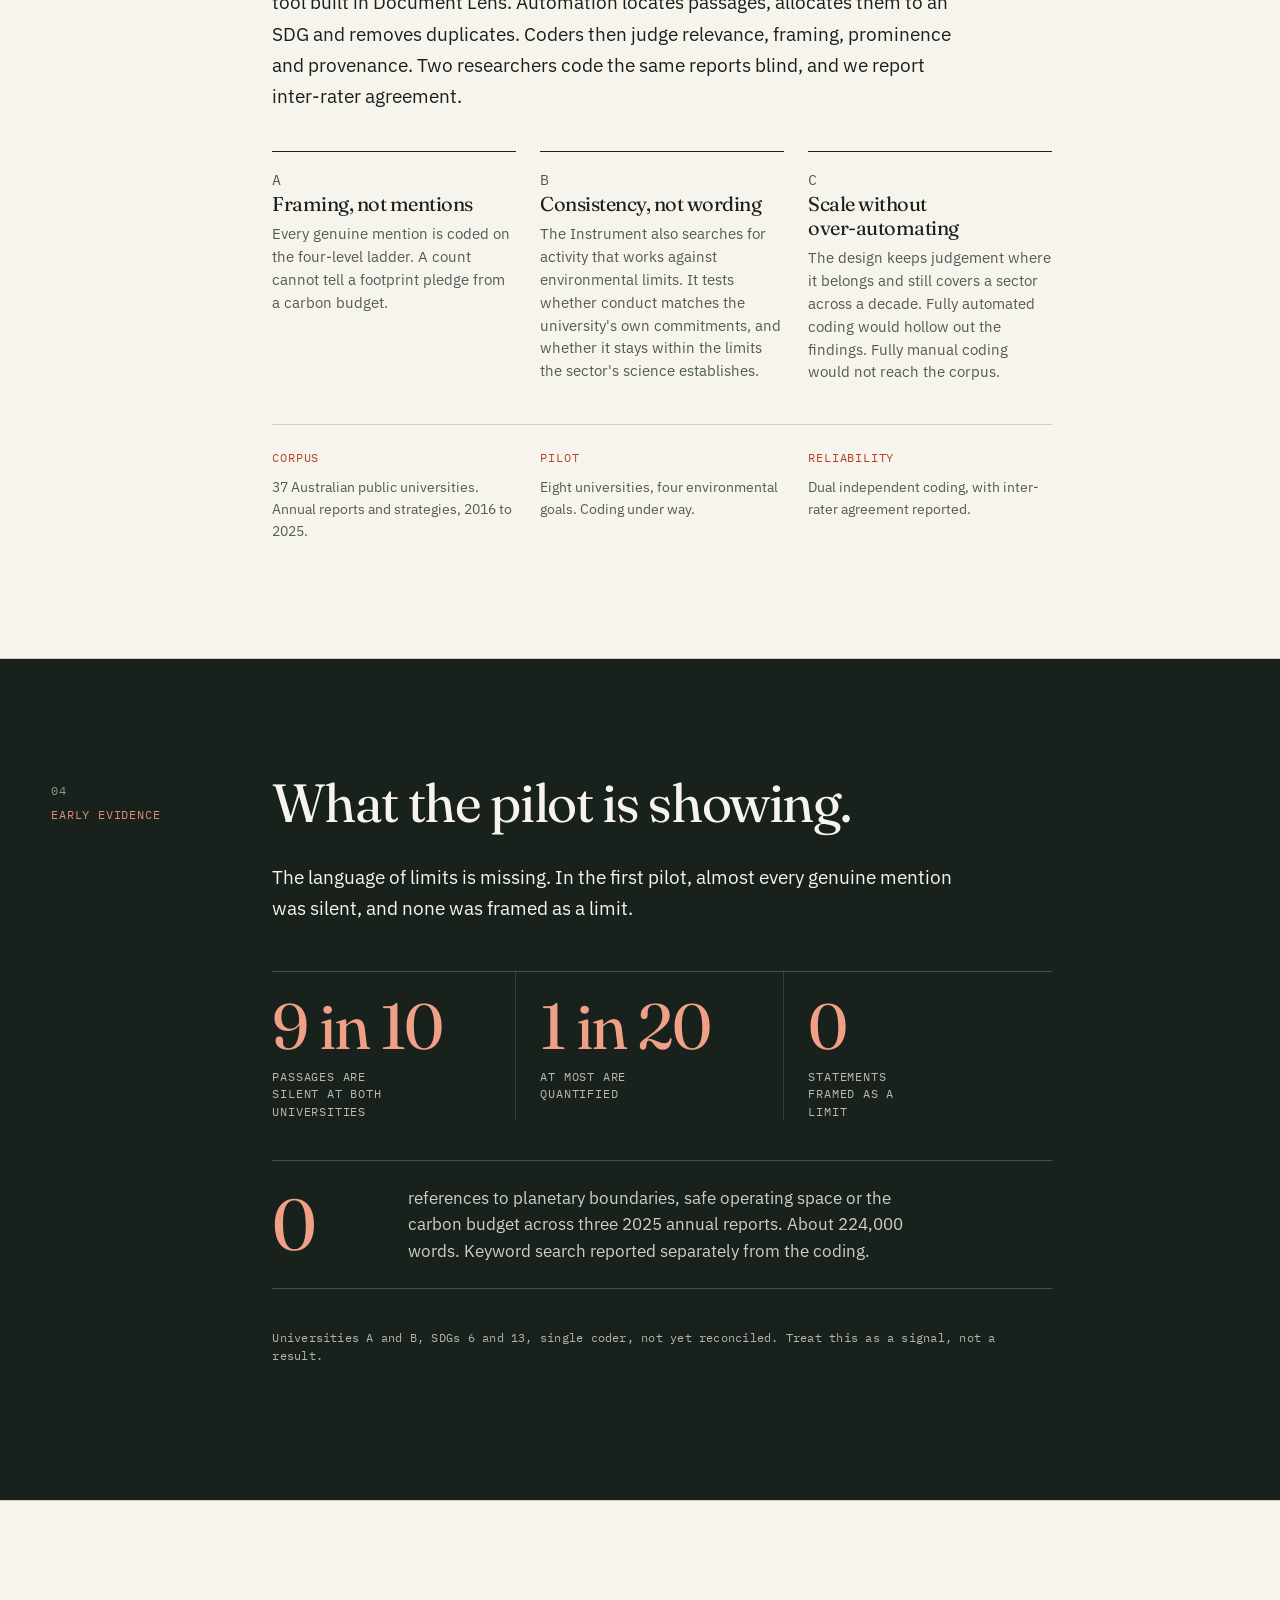
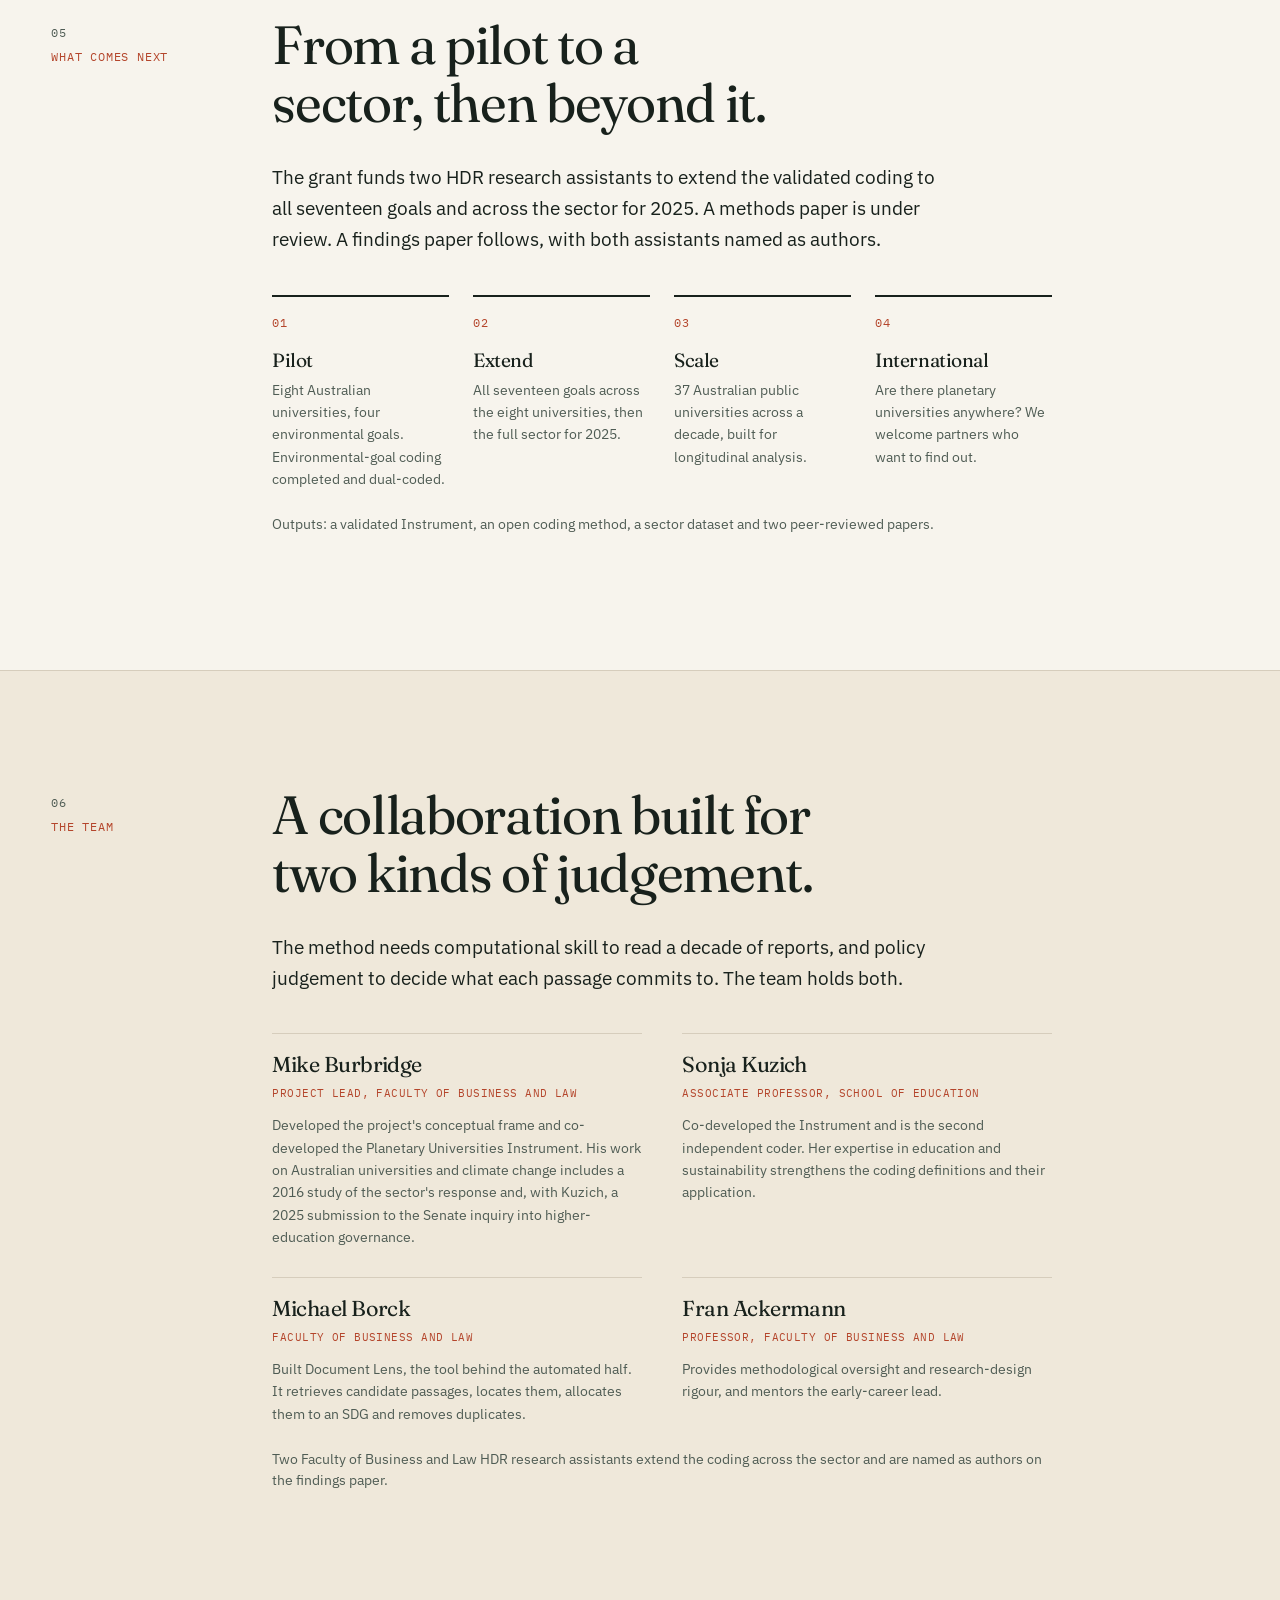
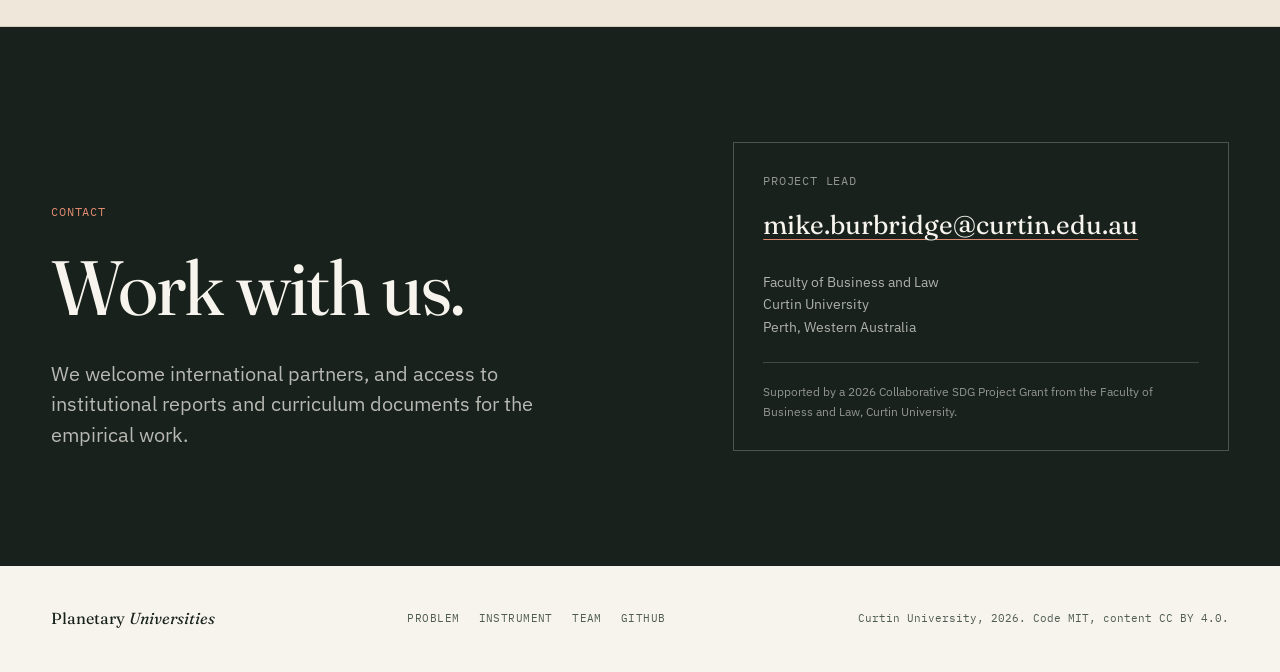
==== commit 83551bd0: "Keep design review out of the public navigation" ====
--- a/index.html
+++ b/index.html
@@ -315,7 +315,6 @@
         <a href="#problem">Problem</a>
         <a href="#instrument">Instrument</a>
         <a href="#team">Team</a>
-        <a href="concepts/">Design concepts</a>
         <a href="https://github.com/michael-borck/planetary-universities">GitHub</a>
       </nav>
       <p class="footer-meta">Curtin University, 2026. Code MIT, content CC BY 4.0.</p>
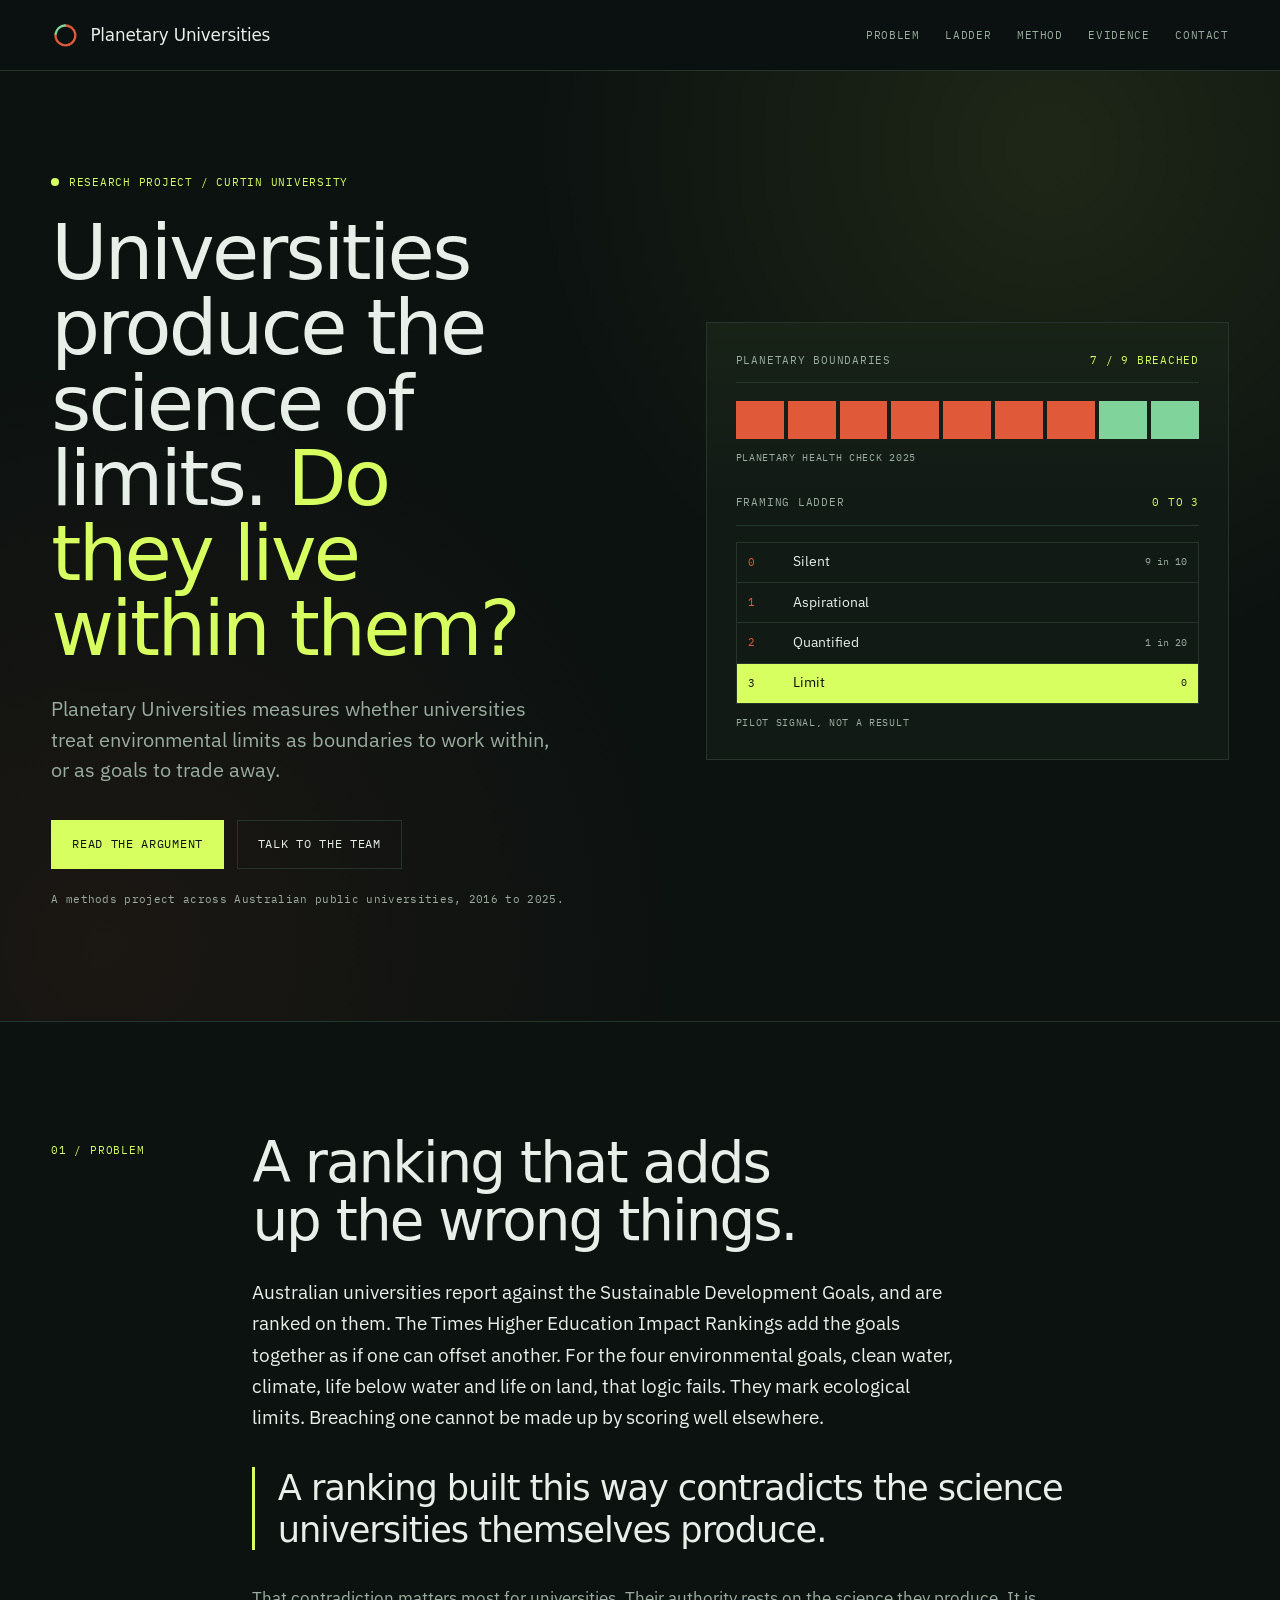
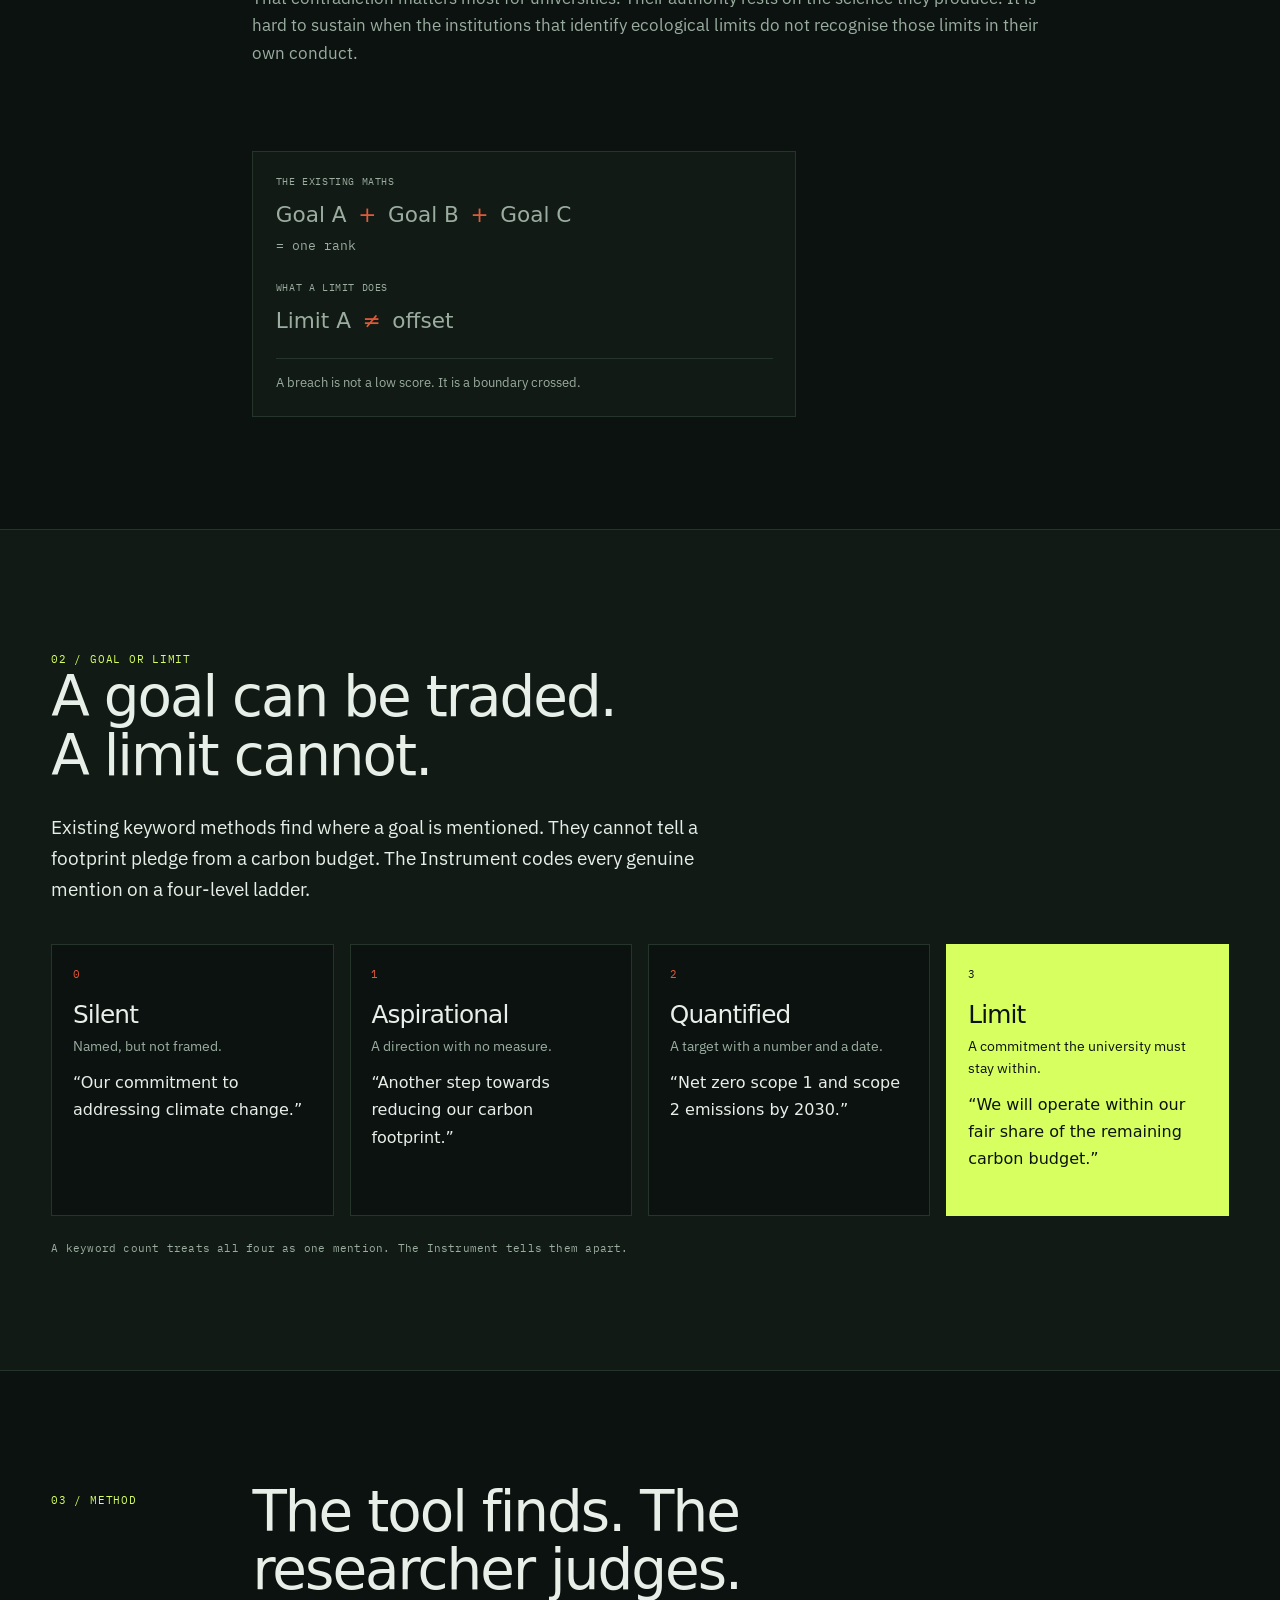
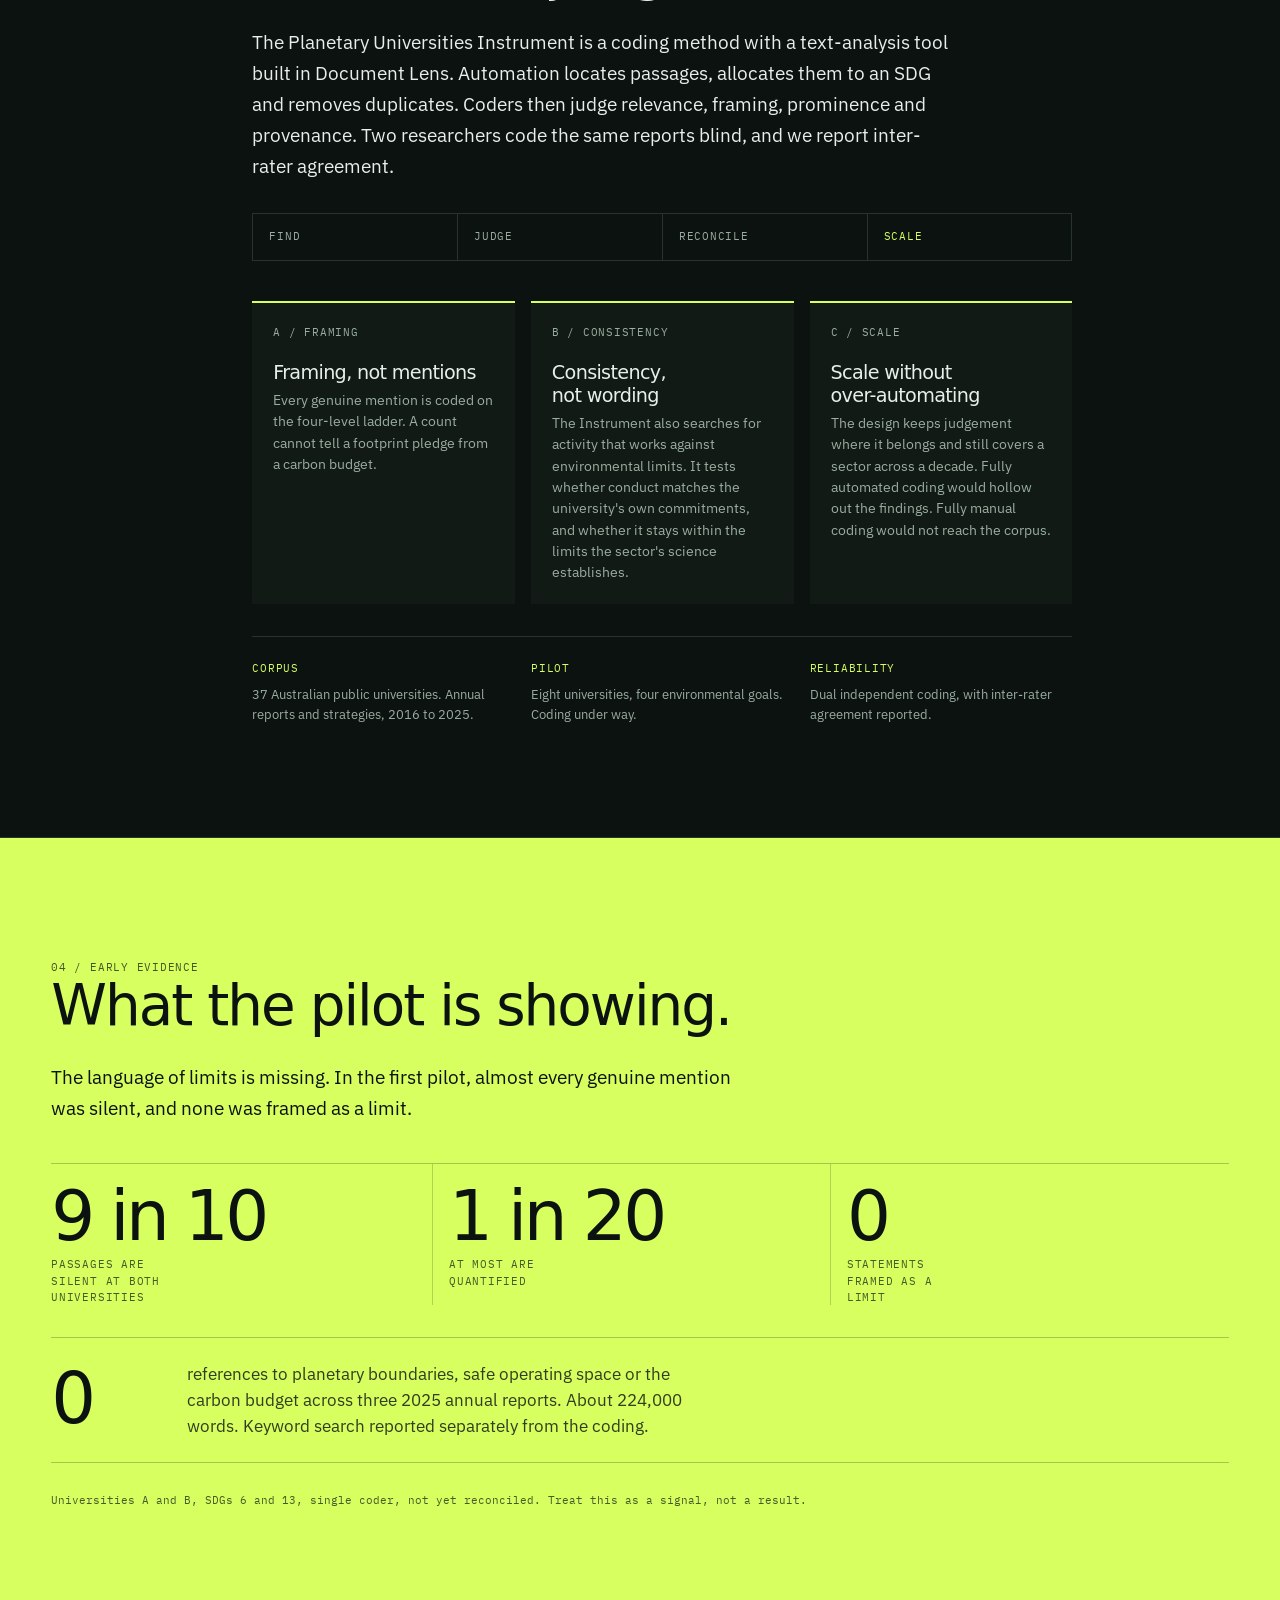
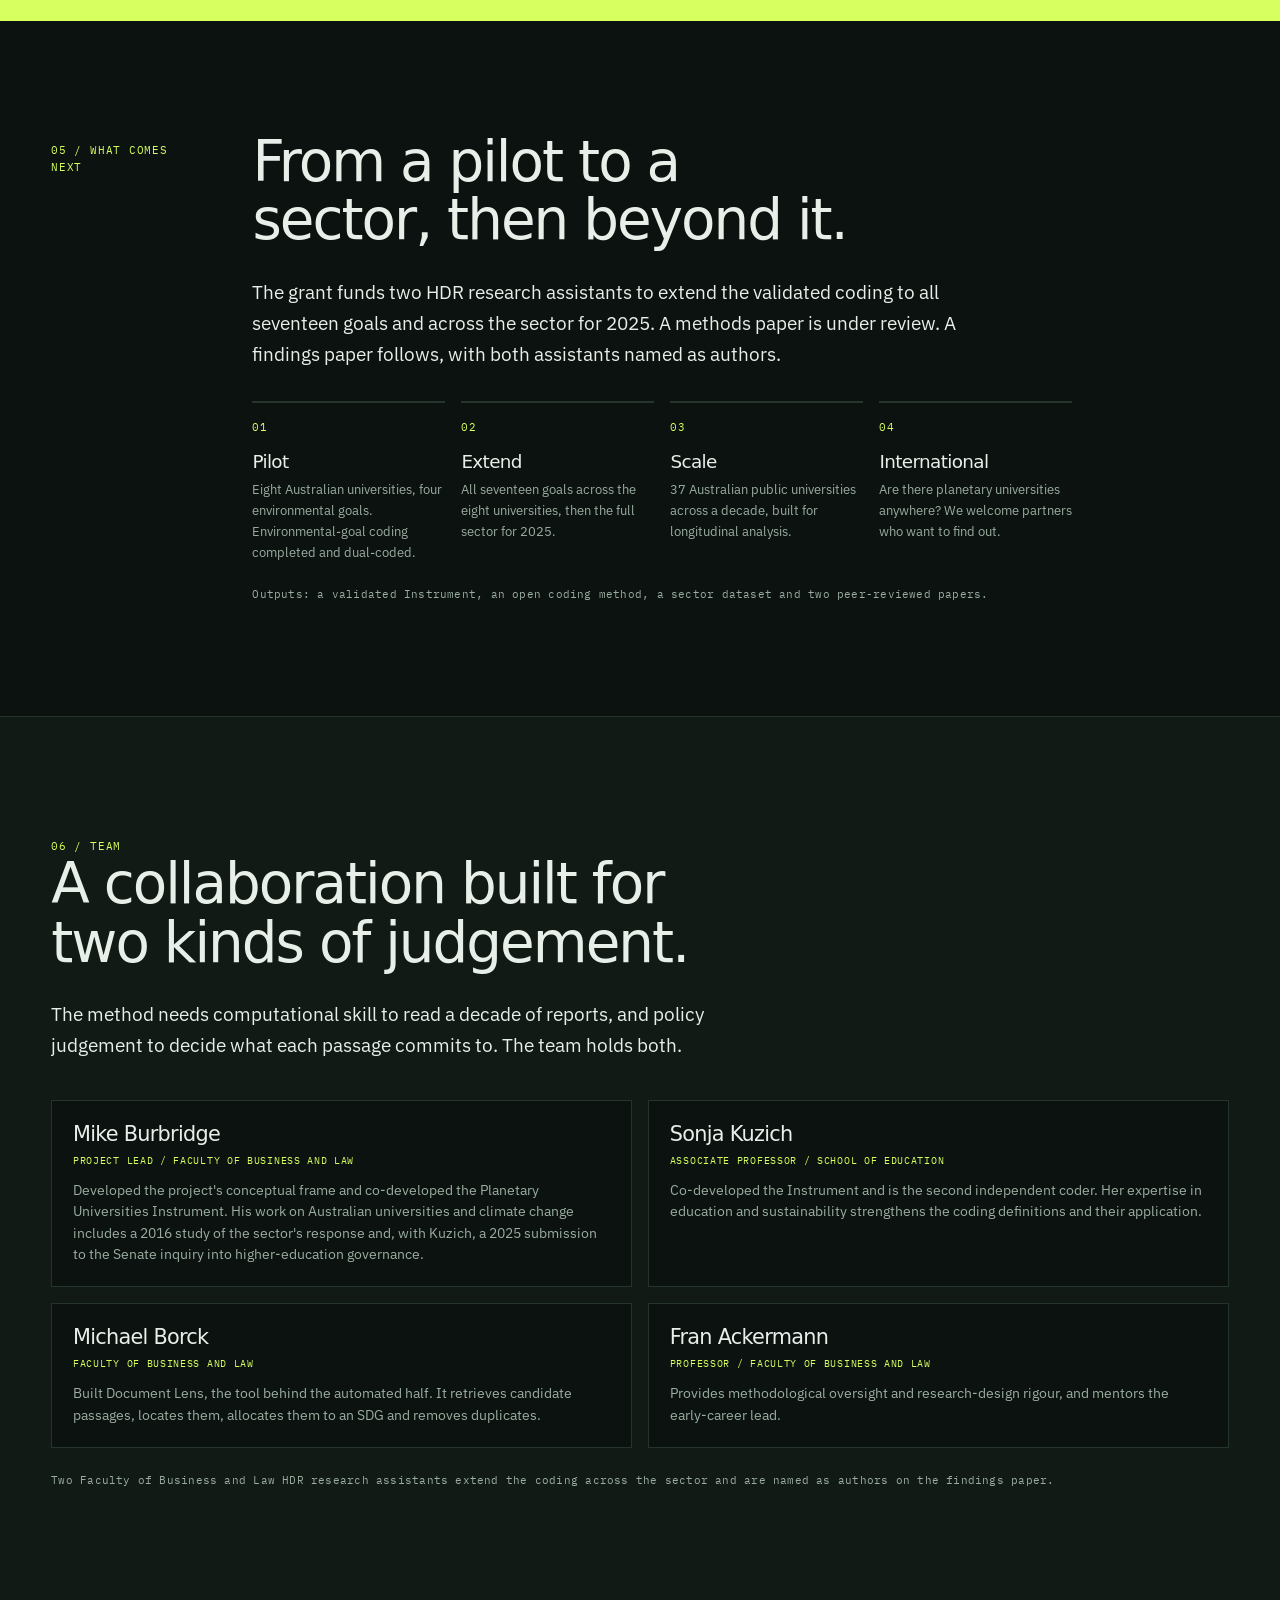
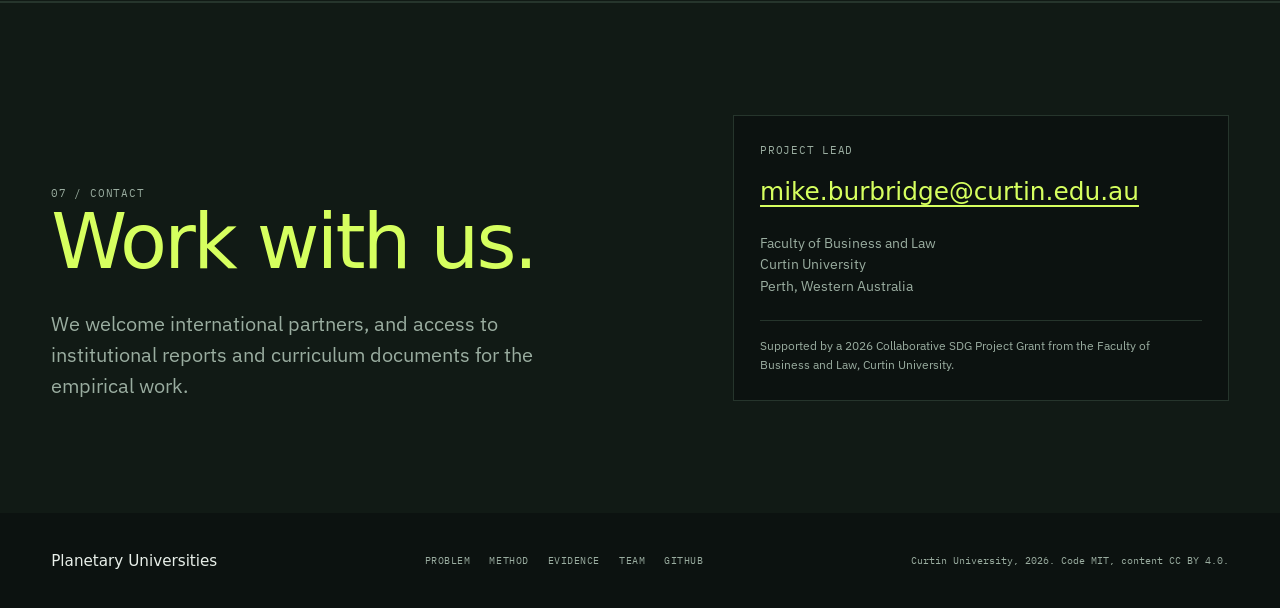
==== commit 06c7e27e: "Promote concept B to the public site" ====
--- a/index.html
+++ b/index.html
@@ -7,15 +7,21 @@
   <meta name="description" content="A research project measuring whether universities treat environmental limits as boundaries to work within, or as goals to trade away.">
   <link rel="canonical" href="https://planetary-universities.eduserver.au/">
   <meta property="og:type" content="website">
+  <meta property="og:site_name" content="Planetary Universities">
   <meta property="og:title" content="Planetary Universities">
   <meta property="og:description" content="Universities produce the science of limits. Do they live within them?">
   <meta property="og:url" content="https://planetary-universities.eduserver.au/">
   <meta property="og:image" content="https://planetary-universities.eduserver.au/assets/og.png">
-  <meta name="theme-color" content="#f7f4ed">
+  <meta property="og:image:width" content="1200">
+  <meta property="og:image:height" content="630">
+  <meta property="og:image:alt" content="Planetary Universities. Universities produce the science of limits. Do they live within them?">
+  <meta name="twitter:card" content="summary_large_image">
+  <meta name="theme-color" content="#0c1210">
+  <meta name="color-scheme" content="dark">
   <link rel="icon" href="assets/favicon.svg" type="image/svg+xml">
   <link rel="preconnect" href="https://fonts.googleapis.com">
   <link rel="preconnect" href="https://fonts.gstatic.com" crossorigin>
-  <link rel="stylesheet" href="https://fonts.googleapis.com/css2?family=Fraunces:ital,opsz,wght@0,9..144,300..700;1,9..144,300..700&amp;family=IBM+Plex+Mono:wght@400;500&amp;family=IBM+Plex+Sans:wght@300;400;500;600&amp;display=swap">
+  <link rel="stylesheet" href="https://fonts.googleapis.com/css2?family=IBM+Plex+Mono:wght@400;500&amp;family=IBM+Plex+Sans:wght@300;400;500&amp;family=Space+Grotesk:wght@400;500;600&amp;display=swap">
   <link rel="stylesheet" href="styles.css">
 </head>
 <body>
@@ -23,29 +29,28 @@
 
   <header class="site-header">
     <div class="wrap header-inner">
-      <a class="brand" href="./" aria-label="Planetary Universities home">
-        <svg class="brand-mark" viewBox="0 0 32 32" aria-hidden="true">
+      <a class="brand" href="./">
+        <svg viewBox="0 0 32 32" aria-hidden="true">
           <g transform="rotate(-90 16 16)" fill="none" stroke-width="2.6" stroke-linecap="round">
-            <circle cx="16" cy="16" r="11" stroke="#b4452b" pathLength="9" stroke-dasharray="0.9 8.1" stroke-dashoffset="-0"/>
-<circle cx="16" cy="16" r="11" stroke="#b4452b" pathLength="9" stroke-dasharray="0.9 8.1" stroke-dashoffset="-1"/>
-<circle cx="16" cy="16" r="11" stroke="#b4452b" pathLength="9" stroke-dasharray="0.9 8.1" stroke-dashoffset="-2"/>
-<circle cx="16" cy="16" r="11" stroke="#b4452b" pathLength="9" stroke-dasharray="0.9 8.1" stroke-dashoffset="-3"/>
-<circle cx="16" cy="16" r="11" stroke="#b4452b" pathLength="9" stroke-dasharray="0.9 8.1" stroke-dashoffset="-4"/>
-<circle cx="16" cy="16" r="11" stroke="#b4452b" pathLength="9" stroke-dasharray="0.9 8.1" stroke-dashoffset="-5"/>
-<circle cx="16" cy="16" r="11" stroke="#b4452b" pathLength="9" stroke-dasharray="0.9 8.1" stroke-dashoffset="-6"/>
-<circle cx="16" cy="16" r="11" stroke="#2f6b4f" pathLength="9" stroke-dasharray="0.9 8.1" stroke-dashoffset="-7"/>
-<circle cx="16" cy="16" r="11" stroke="#2f6b4f" pathLength="9" stroke-dasharray="0.9 8.1" stroke-dashoffset="-8"/>
+            <circle cx="16" cy="16" r="11" stroke="#e05a3a" pathLength="9" stroke-dasharray="0.9 8.1" stroke-dashoffset="-0"/>
+<circle cx="16" cy="16" r="11" stroke="#e05a3a" pathLength="9" stroke-dasharray="0.9 8.1" stroke-dashoffset="-1"/>
+<circle cx="16" cy="16" r="11" stroke="#e05a3a" pathLength="9" stroke-dasharray="0.9 8.1" stroke-dashoffset="-2"/>
+<circle cx="16" cy="16" r="11" stroke="#e05a3a" pathLength="9" stroke-dasharray="0.9 8.1" stroke-dashoffset="-3"/>
+<circle cx="16" cy="16" r="11" stroke="#e05a3a" pathLength="9" stroke-dasharray="0.9 8.1" stroke-dashoffset="-4"/>
+<circle cx="16" cy="16" r="11" stroke="#e05a3a" pathLength="9" stroke-dasharray="0.9 8.1" stroke-dashoffset="-5"/>
+<circle cx="16" cy="16" r="11" stroke="#e05a3a" pathLength="9" stroke-dasharray="0.9 8.1" stroke-dashoffset="-6"/>
+<circle cx="16" cy="16" r="11" stroke="#7fd39b" pathLength="9" stroke-dasharray="0.9 8.1" stroke-dashoffset="-7"/>
+<circle cx="16" cy="16" r="11" stroke="#7fd39b" pathLength="9" stroke-dasharray="0.9 8.1" stroke-dashoffset="-8"/>
           </g>
         </svg>
-        <span>Planetary <em>Universities</em></span>
+        <span>Planetary Universities</span>
       </a>
-      <nav class="nav" aria-label="Primary">
+      <nav aria-label="Primary">
         <a href="#problem">Problem</a>
-        <a href="#distinction">Goal or limit</a>
-        <a href="#instrument">Instrument</a>
+        <a href="#distinction">Ladder</a>
+        <a href="#instrument">Method</a>
         <a href="#evidence">Evidence</a>
-        <a href="#team">Team</a>
-        <a class="nav-cta" href="#contact">Contact</a>
+        <a href="#contact">Contact</a>
       </nav>
     </div>
   </header>
@@ -54,7 +59,7 @@
     <section class="hero">
       <div class="wrap hero-grid">
         <div class="hero-copy">
-          <p class="eyebrow">Research project <span aria-hidden="true">/</span> Curtin University</p>
+          <p class="eyebrow"><span class="dot"></span> Research project / Curtin University</p>
           <h1>Universities produce the science of limits. <em>Do they live within them?</em></h1>
           <p class="lead">Planetary Universities measures whether universities treat environmental limits as boundaries to work within, or as goals to trade away.</p>
           <div class="hero-actions">
@@ -64,237 +69,232 @@
           <p class="hero-note">A methods project across Australian public universities, 2016 to 2025.</p>
         </div>
 
-        <figure class="hero-figure">
-          <div class="ring">
-            <svg viewBox="0 0 280 280" role="img" aria-labelledby="ring-title">
-              <title id="ring-title">Seven of nine planetary boundaries are breached</title>
-              <g transform="rotate(-90 140 140)" fill="none" stroke-width="10" stroke-linecap="round">
-                <circle cx="140" cy="140" r="112" stroke="#b4452b" pathLength="9" stroke-dasharray="0.9 8.1" stroke-dashoffset="-0"/>
-<circle cx="140" cy="140" r="112" stroke="#b4452b" pathLength="9" stroke-dasharray="0.9 8.1" stroke-dashoffset="-1"/>
-<circle cx="140" cy="140" r="112" stroke="#b4452b" pathLength="9" stroke-dasharray="0.9 8.1" stroke-dashoffset="-2"/>
-<circle cx="140" cy="140" r="112" stroke="#b4452b" pathLength="9" stroke-dasharray="0.9 8.1" stroke-dashoffset="-3"/>
-<circle cx="140" cy="140" r="112" stroke="#b4452b" pathLength="9" stroke-dasharray="0.9 8.1" stroke-dashoffset="-4"/>
-<circle cx="140" cy="140" r="112" stroke="#b4452b" pathLength="9" stroke-dasharray="0.9 8.1" stroke-dashoffset="-5"/>
-<circle cx="140" cy="140" r="112" stroke="#b4452b" pathLength="9" stroke-dasharray="0.9 8.1" stroke-dashoffset="-6"/>
-<circle cx="140" cy="140" r="112" stroke="#2f6b4f" pathLength="9" stroke-dasharray="0.9 8.1" stroke-dashoffset="-7"/>
-<circle cx="140" cy="140" r="112" stroke="#2f6b4f" pathLength="9" stroke-dasharray="0.9 8.1" stroke-dashoffset="-8"/>
-              </g>
-              <circle cx="140" cy="140" r="78" fill="none" stroke="#d8d0c1" stroke-width="1"/>
-              <text x="140" y="142" text-anchor="middle" class="ring-number">7</text>
-              <text x="140" y="174" text-anchor="middle" class="ring-label">of 9 boundaries breached</text>
-            </svg>
-          </div>
-          <figcaption>Seven of nine planetary boundaries are breached. Source: <a href="https://doi.org/10.48485/pik.2025.017">Planetary Health Check 2025</a>.</figcaption>
-        </figure>
+        <aside class="board" aria-label="Project dashboard">
+          <div class="board-head">
+            <span>Planetary boundaries</span>
+            <span class="board-status">7 / 9 breached</span>
+          </div>
+          <div class="boundary-grid" aria-hidden="true">
+            <span class="b b-red"></span>
+            <span class="b b-red"></span>
+            <span class="b b-red"></span>
+            <span class="b b-red"></span>
+            <span class="b b-red"></span>
+            <span class="b b-red"></span>
+            <span class="b b-red"></span>
+            <span class="b b-green"></span>
+            <span class="b b-green"></span>
+          </div>
+          <p class="board-source">Planetary Health Check 2025</p>
+
+          <div class="board-head board-head-second">
+            <span>Framing ladder</span>
+            <span class="board-status">0 to 3</span>
+          </div>
+          <ul class="mini-ladder">
+            <li><span>0</span><b>Silent</b><i>9 in 10</i></li>
+            <li><span>1</span><b>Aspirational</b><i></i></li>
+            <li><span>2</span><b>Quantified</b><i>1 in 20</i></li>
+            <li class="mini-limit"><span>3</span><b>Limit</b><i>0</i></li>
+          </ul>
+          <p class="board-source">Pilot signal, not a result</p>
+        </aside>
       </div>
     </section>
 
     <section class="section" id="problem">
       <div class="wrap section-grid">
-        <p class="section-label">01 <span>The problem</span></p>
-        <div class="section-body">
+        <p class="label">01 / Problem</p>
+        <div>
           <h2>A ranking that adds up the wrong things.</h2>
           <p class="large">Australian universities report against the Sustainable Development Goals, and are ranked on them. The Times Higher Education Impact Rankings add the goals together as if one can offset another. For the four environmental goals, clean water, climate, life below water and life on land, that logic fails. They mark ecological limits. Breaching one cannot be made up by scoring well elsewhere.</p>
-          <blockquote class="pullquote">A ranking built this way contradicts the science universities themselves produce.</blockquote>
+          <blockquote>A ranking built this way contradicts the science universities themselves produce.</blockquote>
           <p>That contradiction matters most for universities. Their authority rests on the science they produce. It is hard to sustain when the institutions that identify ecological limits do not recognise those limits in their own conduct.</p>
         </div>
-      </div>
-    </section>
-
-    <section class="section section-tint" id="distinction">
-      <div class="wrap section-grid">
-        <p class="section-label">02 <span>Goal or limit</span></p>
-        <div class="section-body">
+        <aside class="formula" aria-label="The problem in one line">
+          <p class="formula-label">The existing maths</p>
+          <p class="formula-line">Goal A <span>+</span> Goal B <span>+</span> Goal C</p>
+          <p class="formula-eq">= one rank</p>
+          <p class="formula-label">What a limit does</p>
+          <p class="formula-line formula-limit">Limit A <span>&ne;</span> offset</p>
+          <p class="formula-note">A breach is not a low score. It is a boundary crossed.</p>
+        </aside>
+      </div>
+    </section>
+
+    <section class="section section-line" id="distinction">
+      <div class="wrap">
+        <div class="section-head">
+          <p class="label">02 / Goal or limit</p>
           <h2>A goal can be traded. A limit cannot.</h2>
           <p class="large">Existing keyword methods find where a goal is mentioned. They cannot tell a footprint pledge from a carbon budget. The Instrument codes every genuine mention on a four-level ladder.</p>
-
-          <ol class="ladder">
-            <li>
-              <span class="ladder-num">0</span>
-              <div>
-                <h3>Silent</h3>
-                <p>Named, but not framed.</p>
-                <q>Our commitment to addressing climate change.</q>
-              </div>
-            </li>
-            <li>
-              <span class="ladder-num">1</span>
-              <div>
-                <h3>Aspirational</h3>
-                <p>A direction with no measure.</p>
-                <q>Another step towards reducing our carbon footprint.</q>
-              </div>
-            </li>
-            <li>
-              <span class="ladder-num">2</span>
-              <div>
-                <h3>Quantified</h3>
-                <p>A target with a number and a date.</p>
-                <q>Net zero scope 1 and scope 2 emissions by 2030.</q>
-              </div>
-            </li>
-            <li class="ladder-limit">
-              <span class="ladder-num">3</span>
-              <div>
-                <h3>Limit</h3>
-                <p>A commitment the university must stay within.</p>
-                <q>We will operate within our fair share of the remaining carbon budget.</q>
-              </div>
-            </li>
-          </ol>
-          <p class="note">A keyword count treats all four as one mention. The Instrument tells them apart.</p>
-        </div>
+        </div>
+
+        <ol class="ladder">
+          <li>
+            <span class="ladder-num">0</span>
+            <div>
+              <h3>Silent</h3>
+              <p>Named, but not framed.</p>
+              <q>Our commitment to addressing climate change.</q>
+            </div>
+          </li>
+          <li>
+            <span class="ladder-num">1</span>
+            <div>
+              <h3>Aspirational</h3>
+              <p>A direction with no measure.</p>
+              <q>Another step towards reducing our carbon footprint.</q>
+            </div>
+          </li>
+          <li>
+            <span class="ladder-num">2</span>
+            <div>
+              <h3>Quantified</h3>
+              <p>A target with a number and a date.</p>
+              <q>Net zero scope 1 and scope 2 emissions by 2030.</q>
+            </div>
+          </li>
+          <li class="ladder-limit">
+            <span class="ladder-num">3</span>
+            <div>
+              <h3>Limit</h3>
+              <p>A commitment the university must stay within.</p>
+              <q>We will operate within our fair share of the remaining carbon budget.</q>
+            </div>
+          </li>
+        </ol>
+        <p class="note">A keyword count treats all four as one mention. The Instrument tells them apart.</p>
       </div>
     </section>
 
     <section class="section" id="instrument">
       <div class="wrap section-grid">
-        <p class="section-label">03 <span>The instrument</span></p>
-        <div class="section-body">
+        <p class="label">03 / Method</p>
+        <div>
           <h2>The tool finds. The researcher judges.</h2>
           <p class="large">The Planetary Universities Instrument is a coding method with a text-analysis tool built in Document Lens. Automation locates passages, allocates them to an SDG and removes duplicates. Coders then judge relevance, framing, prominence and provenance. Two researchers code the same reports blind, and we report inter-rater agreement.</p>
 
+          <div class="process" aria-label="Pipeline">
+            <span>Find</span>
+            <span>Judge</span>
+            <span>Reconcile</span>
+            <span>Scale</span>
+          </div>
+
           <div class="cards">
-            <article class="card">
-              <p class="card-num">A</p>
+            <article>
+              <p class="card-tag">A / Framing</p>
               <h3>Framing, not mentions</h3>
               <p>Every genuine mention is coded on the four-level ladder. A count cannot tell a footprint pledge from a carbon budget.</p>
             </article>
-            <article class="card">
-              <p class="card-num">B</p>
+            <article>
+              <p class="card-tag">B / Consistency</p>
               <h3>Consistency, not wording</h3>
               <p>The Instrument also searches for activity that works against environmental limits. It tests whether conduct matches the university's own commitments, and whether it stays within the limits the sector's science establishes.</p>
             </article>
-            <article class="card">
-              <p class="card-num">C</p>
+            <article>
+              <p class="card-tag">C / Scale</p>
               <h3>Scale without over-automating</h3>
               <p>The design keeps judgement where it belongs and still covers a sector across a decade. Fully automated coding would hollow out the findings. Fully manual coding would not reach the corpus.</p>
             </article>
           </div>
 
           <dl class="facts">
-            <div>
-              <dt>Corpus</dt>
-              <dd>37 Australian public universities. Annual reports and strategies, 2016 to 2025.</dd>
-            </div>
-            <div>
-              <dt>Pilot</dt>
-              <dd>Eight universities, four environmental goals. Coding under way.</dd>
-            </div>
-            <div>
-              <dt>Reliability</dt>
-              <dd>Dual independent coding, with inter-rater agreement reported.</dd>
-            </div>
+            <div><dt>Corpus</dt><dd>37 Australian public universities. Annual reports and strategies, 2016 to 2025.</dd></div>
+            <div><dt>Pilot</dt><dd>Eight universities, four environmental goals. Coding under way.</dd></div>
+            <div><dt>Reliability</dt><dd>Dual independent coding, with inter-rater agreement reported.</dd></div>
           </dl>
         </div>
       </div>
     </section>
 
-    <section class="section section-dark" id="evidence">
-      <div class="wrap section-grid">
-        <p class="section-label">04 <span>Early evidence</span></p>
-        <div class="section-body">
+    <section class="section evidence" id="evidence">
+      <div class="wrap">
+        <div class="section-head">
+          <p class="label">04 / Early evidence</p>
           <h2>What the pilot is showing.</h2>
           <p class="large">The language of limits is missing. In the first pilot, almost every genuine mention was silent, and none was framed as a limit.</p>
-
-          <div class="stats">
-            <div class="stat">
-              <p class="stat-num">9 in 10</p>
-              <p class="stat-label">passages are silent at both universities</p>
-            </div>
-            <div class="stat">
-              <p class="stat-num">1 in 20</p>
-              <p class="stat-label">at most are quantified</p>
-            </div>
-            <div class="stat">
-              <p class="stat-num">0</p>
-              <p class="stat-label">statements framed as a limit</p>
-            </div>
-          </div>
-
-          <div class="finding">
-            <p class="finding-num">0</p>
-            <p>references to planetary boundaries, safe operating space or the carbon budget across three 2025 annual reports. About 224,000 words. Keyword search reported separately from the coding.</p>
-          </div>
-
-          <p class="caveat">Universities A and B, SDGs 6 and 13, single coder, not yet reconciled. Treat this as a signal, not a result.</p>
-        </div>
+        </div>
+
+        <div class="stats">
+          <div>
+            <p class="stat-num">9 in 10</p>
+            <p class="stat-label">passages are silent at both universities</p>
+          </div>
+          <div>
+            <p class="stat-num">1 in 20</p>
+            <p class="stat-label">at most are quantified</p>
+          </div>
+          <div>
+            <p class="stat-num">0</p>
+            <p class="stat-label">statements framed as a limit</p>
+          </div>
+        </div>
+
+        <div class="finding">
+          <p class="finding-num">0</p>
+          <p>references to planetary boundaries, safe operating space or the carbon budget across three 2025 annual reports. About 224,000 words. Keyword search reported separately from the coding.</p>
+        </div>
+        <p class="caveat">Universities A and B, SDGs 6 and 13, single coder, not yet reconciled. Treat this as a signal, not a result.</p>
       </div>
     </section>
 
     <section class="section" id="next">
       <div class="wrap section-grid">
-        <p class="section-label">05 <span>What comes next</span></p>
-        <div class="section-body">
+        <p class="label">05 / What comes next</p>
+        <div>
           <h2>From a pilot to a sector, then beyond it.</h2>
           <p class="large">The grant funds two HDR research assistants to extend the validated coding to all seventeen goals and across the sector for 2025. A methods paper is under review. A findings paper follows, with both assistants named as authors.</p>
 
           <ol class="roadmap">
-            <li>
-              <span class="step">01</span>
-              <h3>Pilot</h3>
-              <p>Eight Australian universities, four environmental goals. Environmental-goal coding completed and dual-coded.</p>
-            </li>
-            <li>
-              <span class="step">02</span>
-              <h3>Extend</h3>
-              <p>All seventeen goals across the eight universities, then the full sector for 2025.</p>
-            </li>
-            <li>
-              <span class="step">03</span>
-              <h3>Scale</h3>
-              <p>37 Australian public universities across a decade, built for longitudinal analysis.</p>
-            </li>
-            <li>
-              <span class="step">04</span>
-              <h3>International</h3>
-              <p>Are there planetary universities anywhere? We welcome partners who want to find out.</p>
-            </li>
+            <li><span>01</span><h3>Pilot</h3><p>Eight Australian universities, four environmental goals. Environmental-goal coding completed and dual-coded.</p></li>
+            <li><span>02</span><h3>Extend</h3><p>All seventeen goals across the eight universities, then the full sector for 2025.</p></li>
+            <li><span>03</span><h3>Scale</h3><p>37 Australian public universities across a decade, built for longitudinal analysis.</p></li>
+            <li><span>04</span><h3>International</h3><p>Are there planetary universities anywhere? We welcome partners who want to find out.</p></li>
           </ol>
-
           <p class="note">Outputs: a validated Instrument, an open coding method, a sector dataset and two peer-reviewed papers.</p>
         </div>
       </div>
     </section>
 
-    <section class="section section-tint" id="team">
-      <div class="wrap section-grid">
-        <p class="section-label">06 <span>The team</span></p>
-        <div class="section-body">
+    <section class="section section-line" id="team">
+      <div class="wrap">
+        <div class="section-head">
+          <p class="label">06 / Team</p>
           <h2>A collaboration built for two kinds of judgement.</h2>
           <p class="large">The method needs computational skill to read a decade of reports, and policy judgement to decide what each passage commits to. The team holds both.</p>
-
-          <ul class="team">
-            <li>
-              <h3>Mike Burbridge</h3>
-              <p class="role">Project lead, Faculty of Business and Law</p>
-              <p>Developed the project's conceptual frame and co-developed the Planetary Universities Instrument. His work on Australian universities and climate change includes a 2016 study of the sector's response and, with Kuzich, a 2025 submission to the Senate inquiry into higher-education governance.</p>
-            </li>
-            <li>
-              <h3>Sonja Kuzich</h3>
-              <p class="role">Associate professor, School of Education</p>
-              <p>Co-developed the Instrument and is the second independent coder. Her expertise in education and sustainability strengthens the coding definitions and their application.</p>
-            </li>
-            <li>
-              <h3>Michael Borck</h3>
-              <p class="role">Faculty of Business and Law</p>
-              <p>Built Document Lens, the tool behind the automated half. It retrieves candidate passages, locates them, allocates them to an SDG and removes duplicates.</p>
-            </li>
-            <li>
-              <h3>Fran Ackermann</h3>
-              <p class="role">Professor, Faculty of Business and Law</p>
-              <p>Provides methodological oversight and research-design rigour, and mentors the early-career lead.</p>
-            </li>
-          </ul>
-          <p class="note">Two Faculty of Business and Law HDR research assistants extend the coding across the sector and are named as authors on the findings paper.</p>
-        </div>
+        </div>
+        <ul class="team">
+          <li>
+            <h3>Mike Burbridge</h3>
+            <p class="role">Project lead / Faculty of Business and Law</p>
+            <p>Developed the project's conceptual frame and co-developed the Planetary Universities Instrument. His work on Australian universities and climate change includes a 2016 study of the sector's response and, with Kuzich, a 2025 submission to the Senate inquiry into higher-education governance.</p>
+          </li>
+          <li>
+            <h3>Sonja Kuzich</h3>
+            <p class="role">Associate professor / School of Education</p>
+            <p>Co-developed the Instrument and is the second independent coder. Her expertise in education and sustainability strengthens the coding definitions and their application.</p>
+          </li>
+          <li>
+            <h3>Michael Borck</h3>
+            <p class="role">Faculty of Business and Law</p>
+            <p>Built Document Lens, the tool behind the automated half. It retrieves candidate passages, locates them, allocates them to an SDG and removes duplicates.</p>
+          </li>
+          <li>
+            <h3>Fran Ackermann</h3>
+            <p class="role">Professor / Faculty of Business and Law</p>
+            <p>Provides methodological oversight and research-design rigour, and mentors the early-career lead.</p>
+          </li>
+        </ul>
+        <p class="note">Two Faculty of Business and Law HDR research assistants extend the coding across the sector and are named as authors on the findings paper.</p>
       </div>
     </section>
 
     <section class="contact" id="contact">
       <div class="wrap contact-grid">
         <div>
-          <p class="eyebrow">Contact</p>
+          <p class="label">07 / Contact</p>
           <h2>Work with us.</h2>
           <p class="lead">We welcome international partners, and access to institutional reports and curriculum documents for the empirical work.</p>
         </div>
@@ -310,10 +310,11 @@
 
   <footer class="site-footer">
     <div class="wrap footer-inner">
-      <p class="footer-brand">Planetary <em>Universities</em></p>
+      <p class="footer-brand">Planetary Universities</p>
       <nav aria-label="Footer">
         <a href="#problem">Problem</a>
-        <a href="#instrument">Instrument</a>
+        <a href="#instrument">Method</a>
+        <a href="#evidence">Evidence</a>
         <a href="#team">Team</a>
         <a href="https://github.com/michael-borck/planetary-universities">GitHub</a>
       </nav>
--- a/styles.css
+++ b/styles.css
@@ -1,17 +1,16 @@
 :root {
-  --paper: #f7f4ed;
-  --paper-2: #efe8da;
-  --paper-3: #e7dfce;
-  --ink: #18211c;
-  --ink-soft: #4f5c54;
-  --line: #d6cdbc;
-  --accent: #b4452b;
-  --accent-dark: #8a3220;
-  --safe: #2f6b4f;
-  --display: "Fraunces", Georgia, "Times New Roman", serif;
-  --sans: "IBM Plex Sans", system-ui, -apple-system, sans-serif;
-  --mono: "IBM Plex Mono", ui-monospace, "SFMono-Regular", monospace;
-  --wrap: 1180px;
+  --bg: #0c1210;
+  --bg-2: #111a15;
+  --ink: #e8efe9;
+  --soft: #9aada0;
+  --line: #26352c;
+  --accent: #d6ff5f;
+  --red: #e05a3a;
+  --green: #7fd39b;
+  --display: "Space Grotesk", system-ui, sans-serif;
+  --sans: "IBM Plex Sans", system-ui, sans-serif;
+  --mono: "IBM Plex Mono", ui-monospace, monospace;
+  --wrap: 1240px;
   --gutter: clamp(1.2rem, 4vw, 3.5rem);
 }
 
@@ -27,11 +26,10 @@
 
 body {
   margin: 0;
-  background: var(--paper);
+  background: var(--bg);
   color: var(--ink);
   font-family: var(--sans);
   font-size: 1.0625rem;
-  font-weight: 400;
   line-height: 1.6;
   -webkit-font-smoothing: antialiased;
 }
@@ -44,12 +42,11 @@
 
 a {
   color: inherit;
-  text-decoration-thickness: 1px;
   text-underline-offset: 0.2em;
 }
 
 a:hover {
-  color: var(--accent-dark);
+  color: var(--accent);
 }
 
 :focus-visible {
@@ -61,8 +58,8 @@
   position: absolute;
   left: -9999px;
   top: 0;
-  background: var(--ink);
-  color: var(--paper);
+  background: var(--accent);
+  color: var(--bg);
   padding: 0.75rem 1rem;
   z-index: 100;
 }
@@ -81,17 +78,17 @@
   position: sticky;
   top: 0;
   z-index: 50;
-  background: rgba(247, 244, 237, 0.88);
+  background: rgba(12, 18, 16, 0.88);
   backdrop-filter: blur(14px);
   border-bottom: 1px solid var(--line);
 }
 
 .header-inner {
+  min-height: 4.4rem;
   display: flex;
   align-items: center;
   justify-content: space-between;
   gap: 2rem;
-  min-height: 4.5rem;
 }
 
 .brand {
@@ -99,168 +96,156 @@
   align-items: center;
   gap: 0.65rem;
   font-family: var(--display);
-  font-size: 1.15rem;
+  font-size: 1.05rem;
   font-weight: 500;
   letter-spacing: -0.01em;
   text-decoration: none;
   white-space: nowrap;
 }
 
-.brand em {
-  font-style: italic;
-  font-weight: 400;
-}
-
-.brand-mark {
-  width: 1.85rem;
-  height: 1.85rem;
-  flex: none;
-}
-
-.nav {
+.brand svg {
+  width: 1.8rem;
+  height: 1.8rem;
+}
+
+.header-inner nav {
+  display: flex;
+  gap: clamp(1rem, 2vw, 1.8rem);
+  font-family: var(--mono);
+  font-size: 0.68rem;
+  letter-spacing: 0.06em;
+  text-transform: uppercase;
+}
+
+.header-inner nav a {
+  color: var(--soft);
+  text-decoration: none;
+}
+
+.header-inner nav a:hover {
+  color: var(--accent);
+}
+
+.hero {
+  padding: clamp(3.5rem, 8vw, 7rem) 0 clamp(4rem, 9vw, 7rem);
+  border-bottom: 1px solid var(--line);
+  background:
+    radial-gradient(circle at 82% 8%, rgba(214, 255, 95, 0.09), transparent 38%),
+    radial-gradient(circle at 8% 92%, rgba(224, 90, 58, 0.07), transparent 40%);
+}
+
+.hero-grid {
+  display: grid;
+  grid-template-columns: minmax(0, 1.05fr) minmax(300px, 0.95fr);
+  gap: clamp(2rem, 6vw, 5rem);
+  align-items: center;
+}
+
+.eyebrow,
+.label,
+.card-tag,
+.contact-label,
+.role,
+.stat-label,
+.facts dt,
+.board-head,
+.board-source,
+.mini-ladder span,
+.process span,
+.roadmap span {
+  font-family: var(--mono);
+  font-size: 0.68rem;
+  letter-spacing: 0.07em;
+  text-transform: uppercase;
+}
+
+.eyebrow {
   display: flex;
   align-items: center;
-  gap: clamp(1rem, 2vw, 1.75rem);
-  font-family: var(--mono);
-  font-size: 0.72rem;
-  letter-spacing: 0.04em;
-  text-transform: uppercase;
-}
-
-.nav a {
-  text-decoration: none;
-  color: var(--ink-soft);
-}
-
-.nav a:hover {
-  color: var(--ink);
-}
-
-.nav-cta {
-  padding: 0.55rem 0.9rem;
-  border: 1px solid var(--ink);
-  color: var(--ink) !important;
-}
-
-.nav-cta:hover {
-  background: var(--ink);
-  color: var(--paper) !important;
-}
-
-.hero {
-  padding: clamp(3.5rem, 8vw, 7rem) 0 clamp(4rem, 9vw, 8rem);
-  border-bottom: 1px solid var(--line);
-  background:
-    radial-gradient(circle at 78% 18%, rgba(180, 69, 43, 0.08), transparent 34%),
-    radial-gradient(circle at 12% 82%, rgba(47, 107, 79, 0.07), transparent 38%);
-}
-
-.hero-grid {
-  display: grid;
-  grid-template-columns: minmax(0, 1.15fr) minmax(280px, 0.85fr);
-  gap: clamp(2rem, 6vw, 5rem);
-  align-items: center;
-}
-
-.eyebrow,
-.section-label,
-.card-num,
-.ladder-num,
-.step,
-.contact-label,
-.stat-label,
-.facts dt {
-  font-family: var(--mono);
-  font-size: 0.72rem;
-  letter-spacing: 0.07em;
-  text-transform: uppercase;
-}
-
-.eyebrow {
-  margin: 0 0 1.6rem;
-  color: var(--accent);
-}
-
-.eyebrow span {
-  margin: 0 0.45rem;
-  color: var(--line);
+  gap: 0.6rem;
+  margin: 0 0 1.5rem;
+  color: var(--accent);
+}
+
+.dot {
+  width: 0.5rem;
+  height: 0.5rem;
+  background: var(--accent);
+  border-radius: 50%;
 }
 
 h1,
 h2,
 h3 {
   font-family: var(--display);
-  font-weight: 400;
-  letter-spacing: -0.025em;
+  font-weight: 500;
+  letter-spacing: -0.035em;
   text-wrap: balance;
 }
 
 h1 {
   margin: 0;
-  font-size: clamp(2.7rem, 6.2vw, 5.7rem);
-  line-height: 1.02;
+  font-size: clamp(2.8rem, 6vw, 5.4rem);
+  line-height: 0.98;
 }
 
 h1 em {
-  font-style: italic;
+  font-style: normal;
   color: var(--accent);
 }
 
 h2 {
-  margin: 0 0 1.8rem;
-  font-size: clamp(2.1rem, 4.2vw, 3.6rem);
-  line-height: 1.08;
+  margin: 0 0 1.6rem;
+  font-size: clamp(2.1rem, 4.4vw, 3.7rem);
+  line-height: 1.04;
 }
 
 h3 {
-  margin: 0 0 0.45rem;
-  font-size: 1.35rem;
+  margin: 0 0 0.4rem;
+  font-size: 1.3rem;
   line-height: 1.2;
 }
 
 .lead {
-  margin: 1.8rem 0 0;
-  max-width: 41ch;
-  font-size: clamp(1.1rem, 1.6vw, 1.3rem);
+  margin: 1.7rem 0 0;
+  max-width: 42ch;
+  font-size: clamp(1.1rem, 1.6vw, 1.28rem);
   line-height: 1.5;
-  color: var(--ink-soft);
+  color: var(--soft);
 }
 
 .hero-actions {
   display: flex;
   flex-wrap: wrap;
   gap: 0.8rem;
-  margin-top: 2.2rem;
+  margin-top: 2.1rem;
 }
 
 .btn {
   display: inline-flex;
-  align-items: center;
-  justify-content: center;
-  padding: 0.9rem 1.3rem;
-  background: var(--ink);
-  color: var(--paper);
-  border: 1px solid var(--ink);
-  font-family: var(--mono);
-  font-size: 0.75rem;
-  letter-spacing: 0.05em;
+  padding: 0.9rem 1.25rem;
+  background: var(--accent);
+  color: var(--bg);
+  border: 1px solid var(--accent);
+  font-family: var(--mono);
+  font-size: 0.72rem;
+  letter-spacing: 0.06em;
   text-transform: uppercase;
   text-decoration: none;
 }
 
 .btn:hover {
-  background: var(--accent);
-  border-color: var(--accent);
-  color: #fff;
+  background: transparent;
+  color: var(--accent);
 }
 
 .btn-ghost {
   background: transparent;
   color: var(--ink);
+  border-color: var(--line);
 }
 
 .btn-ghost:hover {
-  background: transparent;
   border-color: var(--accent);
   color: var(--accent);
 }
@@ -268,272 +253,402 @@
 .hero-note {
   margin: 1.4rem 0 0;
   font-family: var(--mono);
-  font-size: 0.72rem;
+  font-size: 0.68rem;
   letter-spacing: 0.03em;
-  color: var(--ink-soft);
-}
-
-.hero-figure {
-  margin: 0;
-  justify-self: center;
-  width: min(100%, 380px);
-}
-
-.ring svg {
-  width: 100%;
-  height: auto;
-}
-
-.ring-number {
+  color: var(--soft);
+}
+
+.board {
+  border: 1px solid var(--line);
+  background: linear-gradient(180deg, rgba(214, 255, 95, 0.04), transparent 40%), var(--bg-2);
+  padding: clamp(1.2rem, 2.5vw, 1.8rem);
+}
+
+.board-head {
+  display: flex;
+  justify-content: space-between;
+  gap: 1rem;
+  padding-bottom: 0.8rem;
+  color: var(--soft);
+  border-bottom: 1px solid var(--line);
+}
+
+.board-status {
+  color: var(--accent);
+}
+
+.board-head-second {
+  margin-top: 1.8rem;
+}
+
+.boundary-grid {
+  display: grid;
+  grid-template-columns: repeat(9, 1fr);
+  gap: 4px;
+  margin: 1.1rem 0 0.7rem;
+}
+
+.b {
+  height: 2.4rem;
+  background: var(--line);
+}
+
+.b-red {
+  background: var(--red);
+}
+
+.b-green {
+  background: var(--green);
+}
+
+.board-source {
+  margin: 0;
+  color: var(--soft);
+  font-size: 0.6rem;
+}
+
+.mini-ladder {
+  list-style: none;
+  margin: 1rem 0 0.7rem;
+  padding: 0;
+  display: grid;
+  gap: 1px;
+  background: var(--line);
+  border: 1px solid var(--line);
+}
+
+.mini-ladder li {
+  display: grid;
+  grid-template-columns: 2rem minmax(0, 1fr) auto;
+  gap: 0.8rem;
+  align-items: center;
+  padding: 0.55rem 0.7rem;
+  background: var(--bg-2);
+}
+
+.mini-ladder span {
+  color: var(--red);
+}
+
+.mini-ladder b {
+  font-weight: 400;
+  font-size: 0.85rem;
+}
+
+.mini-ladder i {
+  font-style: normal;
+  font-family: var(--mono);
+  font-size: 0.62rem;
+  color: var(--soft);
+}
+
+.mini-limit {
+  background: var(--accent) !important;
+  color: var(--bg);
+}
+
+.mini-limit span,
+.mini-limit i {
+  color: var(--bg);
+}
+
+.section {
+  padding: clamp(4rem, 9vw, 7rem) 0;
+  border-bottom: 1px solid var(--line);
+}
+
+.section-line {
+  background: var(--bg-2);
+}
+
+.section-grid {
+  display: grid;
+  grid-template-columns: 150px minmax(0, 1fr);
+  gap: clamp(1.5rem, 4vw, 4rem);
+  align-items: start;
+}
+
+.label {
+  margin: 0.55rem 0 0;
+  color: var(--soft);
+  position: sticky;
+  top: 6rem;
+}
+
+.section-grid > .label,
+.section-head > .label {
+  color: var(--accent);
+}
+
+.section-grid > div,
+.section-head {
+  max-width: 82ch;
+}
+
+.section-grid p,
+.section-head p {
+  color: var(--soft);
+}
+
+.section-grid .large,
+.section-head .large {
+  color: var(--ink);
+  font-size: clamp(1.08rem, 1.5vw, 1.22rem);
+  line-height: 1.62;
+  max-width: 64ch;
+}
+
+blockquote {
+  margin: 2.2rem 0;
+  padding-left: 1.4rem;
+  border-left: 3px solid var(--accent);
   font-family: var(--display);
-  font-size: 5.2rem;
-  fill: var(--ink);
-}
-
-.ring-label {
-  font-family: var(--mono);
-  font-size: 0.68rem;
+  font-size: clamp(1.45rem, 3vw, 2.2rem);
+  line-height: 1.18;
+  letter-spacing: -0.03em;
+  color: var(--ink);
+}
+
+.formula {
+  grid-column: 2;
+  max-width: 34rem;
+  margin-top: 1rem;
+  padding: 1.4rem;
+  border: 1px solid var(--line);
+  background: var(--bg-2);
+}
+
+.formula-label {
+  margin: 0 0 0.5rem;
+  font-family: var(--mono);
+  font-size: 0.62rem;
   letter-spacing: 0.06em;
   text-transform: uppercase;
-  fill: var(--ink-soft);
-}
-
-.hero-figure figcaption {
-  margin-top: 1.5rem;
-  padding-top: 1rem;
+  color: var(--soft);
+}
+
+.formula-line {
+  margin: 0;
+  font-family: var(--display);
+  font-size: 1.35rem;
+}
+
+.formula-line span {
+  color: var(--red);
+  padding: 0 0.3rem;
+}
+
+.formula-eq {
+  margin: 0.2rem 0 1.5rem;
+  font-family: var(--mono);
+  font-size: 0.8rem;
+  color: var(--soft);
+}
+
+.formula-limit {
+  color: var(--accent);
+}
+
+.formula-note {
+  margin: 1.2rem 0 0;
+  padding-top: 0.9rem;
   border-top: 1px solid var(--line);
-  font-size: 0.82rem;
-  line-height: 1.5;
-  color: var(--ink-soft);
-}
-
-.hero-figure figcaption strong {
-  color: var(--ink);
-  font-weight: 600;
-}
-
-.section {
-  padding: clamp(4rem, 9vw, 7.5rem) 0;
-  border-bottom: 1px solid var(--line);
-}
-
-.section-tint {
-  background: var(--paper-2);
-}
-
-.section-grid {
-  display: grid;
-  grid-template-columns: 170px minmax(0, 1fr);
-  gap: clamp(1.5rem, 4vw, 4rem);
-  align-items: start;
-}
-
-.section-label {
-  margin: 0.5rem 0 0;
-  color: var(--ink-soft);
-  position: sticky;
-  top: 6rem;
-}
-
-.section-label span {
-  display: block;
-  margin-top: 0.35rem;
-  color: var(--accent);
-}
-
-.section-body {
-  max-width: 78ch;
-}
-
-.section-body > p {
-  margin: 0 0 1.2rem;
-  color: var(--ink-soft);
-}
-
-.section-body .large {
-  font-size: clamp(1.08rem, 1.5vw, 1.22rem);
-  line-height: 1.62;
-  color: var(--ink);
-  max-width: 62ch;
-}
-
-.pullquote {
-  margin: clamp(2rem, 4vw, 3rem) 0;
-  padding: 0 0 0 1.5rem;
-  border-left: 3px solid var(--accent);
-  font-family: var(--display);
-  font-size: clamp(1.5rem, 3vw, 2.3rem);
-  font-style: italic;
-  line-height: 1.22;
-  letter-spacing: -0.02em;
-  color: var(--ink);
+  font-size: 0.8rem;
+  color: var(--soft);
+}
+
+.section-head {
+  max-width: 82ch;
+  margin-bottom: 2.5rem;
 }
 
 .ladder {
   list-style: none;
-  margin: 2.5rem 0 1.5rem;
+  margin: 0;
   padding: 0;
-  border-top: 1px solid var(--line);
+  display: grid;
+  grid-template-columns: repeat(4, minmax(0, 1fr));
+  gap: 1rem;
 }
 
 .ladder li {
-  display: grid;
-  grid-template-columns: 4.5rem minmax(0, 1fr);
-  gap: 1.5rem;
-  padding: 1.45rem 1rem 1.45rem 0;
-  border-bottom: 1px solid var(--line);
+  display: flex;
+  flex-direction: column;
+  gap: 1rem;
+  padding: 1.3rem;
+  border: 1px solid var(--line);
+  background: var(--bg);
+  min-height: 17rem;
 }
 
 .ladder-num {
-  color: var(--accent);
-  padding-top: 0.35rem;
+  font-family: var(--mono);
+  font-size: 0.7rem;
+  color: var(--red);
 }
 
 .ladder h3 {
-  font-size: 1.7rem;
+  font-size: 1.55rem;
 }
 
 .ladder p {
-  margin: 0 0 0.5rem;
-  color: var(--ink-soft);
-  font-size: 0.95rem;
+  margin: 0 0 0.7rem;
+  font-size: 0.85rem;
+  color: var(--soft);
 }
 
 .ladder q {
+  margin-top: auto;
   font-family: var(--display);
-  font-size: 1.15rem;
-  font-style: italic;
+  font-size: 1rem;
+  line-height: 1.35;
   color: var(--ink);
 }
 
-.ladder q::before {
-  content: "\201C";
-  color: var(--accent);
-}
-
-.ladder q::after {
-  content: "\201D";
-  color: var(--accent);
-}
-
-.ladder-limit {
-  background: rgba(180, 69, 43, 0.07);
-  padding-left: 1rem;
-  border-left: 3px solid var(--accent);
-}
-
-.ladder-limit .ladder-num {
-  padding-left: 0.35rem;
+.ladder li.ladder-limit {
+  background: var(--accent);
+  border-color: var(--accent);
+  color: var(--bg);
+}
+
+.ladder li.ladder-limit .ladder-num,
+.ladder li.ladder-limit p,
+.ladder li.ladder-limit q {
+  color: var(--bg);
+}
+
+.ladder li.ladder-limit q {
+  font-weight: 500;
 }
 
 .note {
   margin: 1.5rem 0 0;
-  font-size: 0.85rem;
+  font-family: var(--mono);
+  font-size: 0.68rem;
+  line-height: 1.6;
+  letter-spacing: 0.02em;
+  color: var(--soft);
+}
+
+.process {
+  display: flex;
+  flex-wrap: wrap;
+  gap: 0;
+  margin: 2rem 0 2.5rem;
+  border: 1px solid var(--line);
+}
+
+.process span {
+  flex: 1;
+  min-width: 7rem;
+  padding: 0.9rem 1rem;
+  color: var(--soft);
+  border-right: 1px solid var(--line);
+}
+
+.process span:last-child {
+  border-right: 0;
+  color: var(--accent);
+}
+
+.cards {
+  display: grid;
+  grid-template-columns: repeat(3, minmax(0, 1fr));
+  gap: 1rem;
+}
+
+.cards article {
+  padding: 1.3rem;
+  border-top: 2px solid var(--accent);
+  background: var(--bg-2);
+}
+
+.card-tag {
+  margin: 0 0 1.2rem;
+  color: var(--accent);
+}
+
+.cards h3 {
+  font-size: 1.2rem;
+}
+
+.cards p:last-child {
+  margin: 0;
+  font-size: 0.86rem;
   line-height: 1.55;
-  color: var(--ink-soft);
-}
-
-.cards {
+  color: var(--soft);
+}
+
+.facts {
   display: grid;
   grid-template-columns: repeat(3, minmax(0, 1fr));
-  gap: 1.5rem;
-  margin: 2.5rem 0;
-}
-
-.card {
-  padding-top: 1.1rem;
-  border-top: 1px solid var(--ink);
-}
-
-.card-num {
-  margin: 0 0 1.1rem;
-  color: var(--accent);
-}
-
-.card h3 {
-  font-size: 1.25rem;
-}
-
-.card p {
-  margin: 0;
-  font-size: 0.92rem;
+  gap: 1rem;
+  margin: 2rem 0 0;
+  padding-top: 1.4rem;
+  border-top: 1px solid var(--line);
+}
+
+.facts dt {
+  color: var(--accent);
+  margin-bottom: 0.4rem;
+}
+
+.facts dd {
+  margin: 0;
+  font-size: 0.84rem;
   line-height: 1.55;
-  color: var(--ink-soft);
-}
-
-.facts {
+  color: var(--soft);
+}
+
+.evidence {
+  background: var(--accent);
+  color: var(--bg);
+  border-bottom: 0;
+}
+
+.evidence .label,
+.evidence .section-head p {
+  color: rgba(12, 18, 16, 0.72);
+}
+
+.evidence .section-head .large {
+  color: var(--bg);
+}
+
+.evidence h2 {
+  color: var(--bg);
+}
+
+.stats {
   display: grid;
   grid-template-columns: repeat(3, minmax(0, 1fr));
-  gap: 1.5rem;
-  margin: 2.5rem 0 0;
-  padding-top: 1.5rem;
-  border-top: 1px solid var(--line);
-}
-
-.facts dt {
-  color: var(--accent);
-  margin-bottom: 0.5rem;
-}
-
-.facts dd {
-  margin: 0;
-  font-size: 0.9rem;
-  line-height: 1.55;
-  color: var(--ink-soft);
-}
-
-.section-dark {
-  background: var(--ink);
-  color: var(--paper);
-}
-
-.section-dark .section-label {
-  color: rgba(247, 244, 237, 0.55);
-}
-
-.section-dark .section-label span {
-  color: #e08b70;
-}
-
-.section-dark .section-body .large {
-  color: var(--paper);
-}
-
-.section-dark .section-body > p {
-  color: rgba(247, 244, 237, 0.7);
-}
-
-.stats {
-  display: grid;
-  grid-template-columns: repeat(3, minmax(0, 1fr));
-  gap: 1.5rem;
-  margin: 3rem 0 2rem;
-  border-top: 1px solid rgba(247, 244, 237, 0.22);
-}
-
-.stat {
-  padding-top: 1.5rem;
-  border-right: 1px solid rgba(247, 244, 237, 0.14);
-}
-
-.stat:last-child {
+  gap: 1rem;
+  margin: 2.5rem 0 2rem;
+  border-top: 1px solid rgba(12, 18, 16, 0.24);
+}
+
+.stats > div {
+  padding-top: 1.3rem;
+  border-right: 1px solid rgba(12, 18, 16, 0.18);
+}
+
+.stats > div:last-child {
   border-right: 0;
 }
 
 .stat-num {
-  margin: 0 0 0.7rem;
+  margin: 0 0 0.6rem;
   font-family: var(--display);
-  font-size: clamp(2.6rem, 5vw, 4.2rem);
-  line-height: 0.95;
-  letter-spacing: -0.03em;
-  color: #f0a087;
+  font-size: clamp(2.8rem, 5.4vw, 4.6rem);
+  line-height: 0.9;
+  letter-spacing: -0.05em;
 }
 
 .stat-label {
   margin: 0;
-  max-width: 18ch;
-  color: rgba(247, 244, 237, 0.72);
+  max-width: 17ch;
   line-height: 1.5;
+  color: rgba(12, 18, 16, 0.7);
 }
 
 .finding {
@@ -541,102 +656,96 @@
   grid-template-columns: 7rem minmax(0, 1fr);
   gap: 1.5rem;
   align-items: center;
-  margin: 2.5rem 0;
-  padding: 1.5rem 0;
-  border-top: 1px solid rgba(247, 244, 237, 0.22);
-  border-bottom: 1px solid rgba(247, 244, 237, 0.22);
+  padding: 1.4rem 0;
+  border-top: 1px solid rgba(12, 18, 16, 0.24);
+  border-bottom: 1px solid rgba(12, 18, 16, 0.24);
 }
 
 .finding-num {
   margin: 0;
   font-family: var(--display);
-  font-size: 4.5rem;
-  line-height: 0.9;
-  color: #f0a087;
+  font-size: 4.4rem;
+  line-height: 0.85;
 }
 
 .finding p:last-child {
   margin: 0;
-  max-width: 50ch;
-  color: rgba(247, 244, 237, 0.82);
+  max-width: 52ch;
   line-height: 1.55;
+  color: rgba(12, 18, 16, 0.82);
 }
 
 .caveat {
-  margin: 2rem 0 0;
-  font-family: var(--mono);
-  font-size: 0.72rem;
+  margin: 1.8rem 0 0;
+  font-family: var(--mono);
+  font-size: 0.66rem;
   line-height: 1.6;
-  letter-spacing: 0.02em;
-  color: rgba(247, 244, 237, 0.55);
+  color: rgba(12, 18, 16, 0.7);
 }
 
 .roadmap {
   list-style: none;
-  margin: 2.5rem 0 1.5rem;
+  margin: 2rem 0 1.5rem;
   padding: 0;
   display: grid;
   grid-template-columns: repeat(4, minmax(0, 1fr));
-  gap: 1.5rem;
-  counter-reset: step;
+  gap: 1rem;
 }
 
 .roadmap li {
-  padding-top: 1.1rem;
-  border-top: 2px solid var(--ink);
-}
-
-.roadmap .step {
+  padding-top: 1rem;
+  border-top: 2px solid var(--line);
+}
+
+.roadmap span {
   display: block;
-  margin-bottom: 1rem;
+  margin-bottom: 0.9rem;
   color: var(--accent);
 }
 
 .roadmap h3 {
-  font-size: 1.2rem;
+  font-size: 1.15rem;
 }
 
 .roadmap p {
   margin: 0;
-  font-size: 0.9rem;
+  font-size: 0.84rem;
   line-height: 1.55;
-  color: var(--ink-soft);
+  color: var(--soft);
 }
 
 .team {
   list-style: none;
-  margin: 2.5rem 0 1.5rem;
+  margin: 0;
   padding: 0;
   display: grid;
   grid-template-columns: repeat(2, minmax(0, 1fr));
-  gap: 1.8rem 2.5rem;
+  gap: 1rem;
 }
 
 .team li {
-  padding-top: 1.1rem;
+  padding: 1.3rem;
+  border: 1px solid var(--line);
+  background: var(--bg);
+}
+
+.team .role {
+  margin: 0 0 0.7rem;
+  color: var(--accent);
+  font-size: 0.62rem;
+}
+
+.team p:last-child {
+  margin: 0;
+  font-size: 0.86rem;
+  line-height: 1.55;
+  color: var(--soft);
+}
+
+.contact {
+  padding: clamp(4rem, 9vw, 7rem) 0;
+  background: var(--bg-2);
   border-top: 1px solid var(--line);
-}
-
-.team .role {
-  margin: 0 0 0.75rem;
-  font-family: var(--mono);
-  font-size: 0.68rem;
-  letter-spacing: 0.04em;
-  text-transform: uppercase;
-  color: var(--accent);
-}
-
-.team p:last-child {
-  margin: 0;
-  font-size: 0.9rem;
-  line-height: 1.55;
-  color: var(--ink-soft);
-}
-
-.contact {
-  padding: clamp(4rem, 9vw, 7.5rem) 0;
-  background: var(--ink);
-  color: var(--paper);
 }
 
 .contact-grid {
@@ -646,62 +755,55 @@
   align-items: end;
 }
 
-.contact .eyebrow {
-  color: #e08b70;
-}
-
 .contact h2 {
   font-size: clamp(2.6rem, 6vw, 5rem);
-  margin-bottom: 1.5rem;
+  color: var(--accent);
+  margin-bottom: 1.3rem;
 }
 
 .contact .lead {
-  color: rgba(247, 244, 237, 0.72);
-  max-width: 44ch;
+  color: var(--soft);
 }
 
 .contact-card {
-  padding: 1.8rem;
-  border: 1px solid rgba(247, 244, 237, 0.24);
+  padding: 1.6rem;
+  border: 1px solid var(--line);
+  background: var(--bg);
 }
 
 .contact-label {
-  margin: 0 0 0.9rem;
-  color: rgba(247, 244, 237, 0.55);
+  margin: 0 0 0.8rem;
+  color: var(--soft);
 }
 
 .contact-email {
   display: inline-block;
-  margin-bottom: 1.5rem;
+  margin-bottom: 1.3rem;
   font-family: var(--display);
-  font-size: clamp(1.15rem, 2.4vw, 1.65rem);
-  color: var(--paper);
-  text-decoration-color: #e08b70;
-}
-
-.contact-email:hover {
-  color: #f0a087;
+  font-size: clamp(1.1rem, 2.3vw, 1.55rem);
+  color: var(--accent);
+  text-decoration-color: var(--accent);
 }
 
 .contact-meta {
-  margin: 0 0 1.5rem;
-  font-size: 0.88rem;
+  margin: 0 0 1.4rem;
+  font-size: 0.85rem;
   line-height: 1.6;
-  color: rgba(247, 244, 237, 0.68);
+  color: var(--soft);
 }
 
 .contact-funder {
   margin: 0;
-  padding-top: 1.2rem;
-  border-top: 1px solid rgba(247, 244, 237, 0.18);
-  font-size: 0.78rem;
+  padding-top: 1rem;
+  border-top: 1px solid var(--line);
+  font-size: 0.76rem;
   line-height: 1.55;
-  color: rgba(247, 244, 237, 0.55);
+  color: var(--soft);
 }
 
 .site-footer {
-  padding: 2.5rem 0;
-  background: var(--paper);
+  padding: 2.2rem 0;
+  background: var(--bg);
 }
 
 .footer-inner {
@@ -709,13 +811,13 @@
   flex-wrap: wrap;
   align-items: center;
   justify-content: space-between;
-  gap: 1.2rem 2rem;
+  gap: 1rem 2rem;
 }
 
 .footer-brand {
   margin: 0;
   font-family: var(--display);
-  font-size: 1rem;
+  font-size: 0.95rem;
 }
 
 .footer-inner nav {
@@ -723,14 +825,14 @@
   flex-wrap: wrap;
   gap: 1.2rem;
   font-family: var(--mono);
-  font-size: 0.68rem;
-  letter-spacing: 0.04em;
+  font-size: 0.64rem;
+  letter-spacing: 0.05em;
   text-transform: uppercase;
 }
 
 .footer-inner nav a {
+  color: var(--soft);
   text-decoration: none;
-  color: var(--ink-soft);
 }
 
 .footer-inner nav a:hover {
@@ -740,47 +842,45 @@
 .footer-meta {
   margin: 0;
   font-family: var(--mono);
-  font-size: 0.66rem;
-  color: var(--ink-soft);
-}
-
-@media (max-width: 980px) {
+  font-size: 0.62rem;
+  color: var(--soft);
+}
+
+@media (max-width: 1040px) {
   .hero-grid,
   .contact-grid {
     grid-template-columns: 1fr;
   }
 
-  .hero-figure {
-    justify-self: start;
-    width: min(100%, 320px);
+  .board {
+    max-width: 32rem;
   }
 
   .section-grid {
     grid-template-columns: 1fr;
-    gap: 1.2rem;
-  }
-
-  .section-label {
+    gap: 1rem;
+  }
+
+  .label {
     position: static;
-    display: flex;
-    gap: 0.6rem;
-  }
-
-  .section-label span {
-    margin-top: 0;
-  }
-
+  }
+
+  .formula {
+    grid-column: 1;
+  }
+
+  .ladder,
   .cards,
-  .facts {
-    grid-template-columns: 1fr;
-    gap: 1.4rem;
-  }
-
-  .roadmap {
+  .roadmap,
+  .stats {
     grid-template-columns: repeat(2, minmax(0, 1fr));
   }
 
-  .nav {
+  .stats > div {
+    border-right: 0;
+  }
+
+  .header-inner nav {
     display: none;
   }
 }
@@ -790,45 +890,27 @@
     font-size: 1rem;
   }
 
-  .header-inner {
-    min-height: 4rem;
-  }
-
-  .hero {
-    padding-top: 3rem;
+  .ladder,
+  .cards,
+  .roadmap,
+  .team,
+  .stats,
+  .facts {
+    grid-template-columns: 1fr;
   }
 
   .ladder li {
-    grid-template-columns: 2.5rem minmax(0, 1fr);
-    gap: 0.9rem;
-  }
-
-  .ladder h3 {
-    font-size: 1.45rem;
-  }
-
-  .stats {
-    grid-template-columns: 1fr;
-  }
-
-  .stat {
-    border-right: 0;
-    border-bottom: 1px solid rgba(247, 244, 237, 0.14);
-    padding-bottom: 1.4rem;
-  }
-
-  .stat:last-child {
-    border-bottom: 0;
+    min-height: 0;
   }
 
   .finding {
     grid-template-columns: 1fr;
-    gap: 0.5rem;
-  }
-
-  .roadmap,
-  .team {
-    grid-template-columns: 1fr;
+    gap: 0.4rem;
+  }
+
+  .process span {
+    flex-basis: 50%;
+    border-bottom: 1px solid var(--line);
   }
 
   .footer-inner {
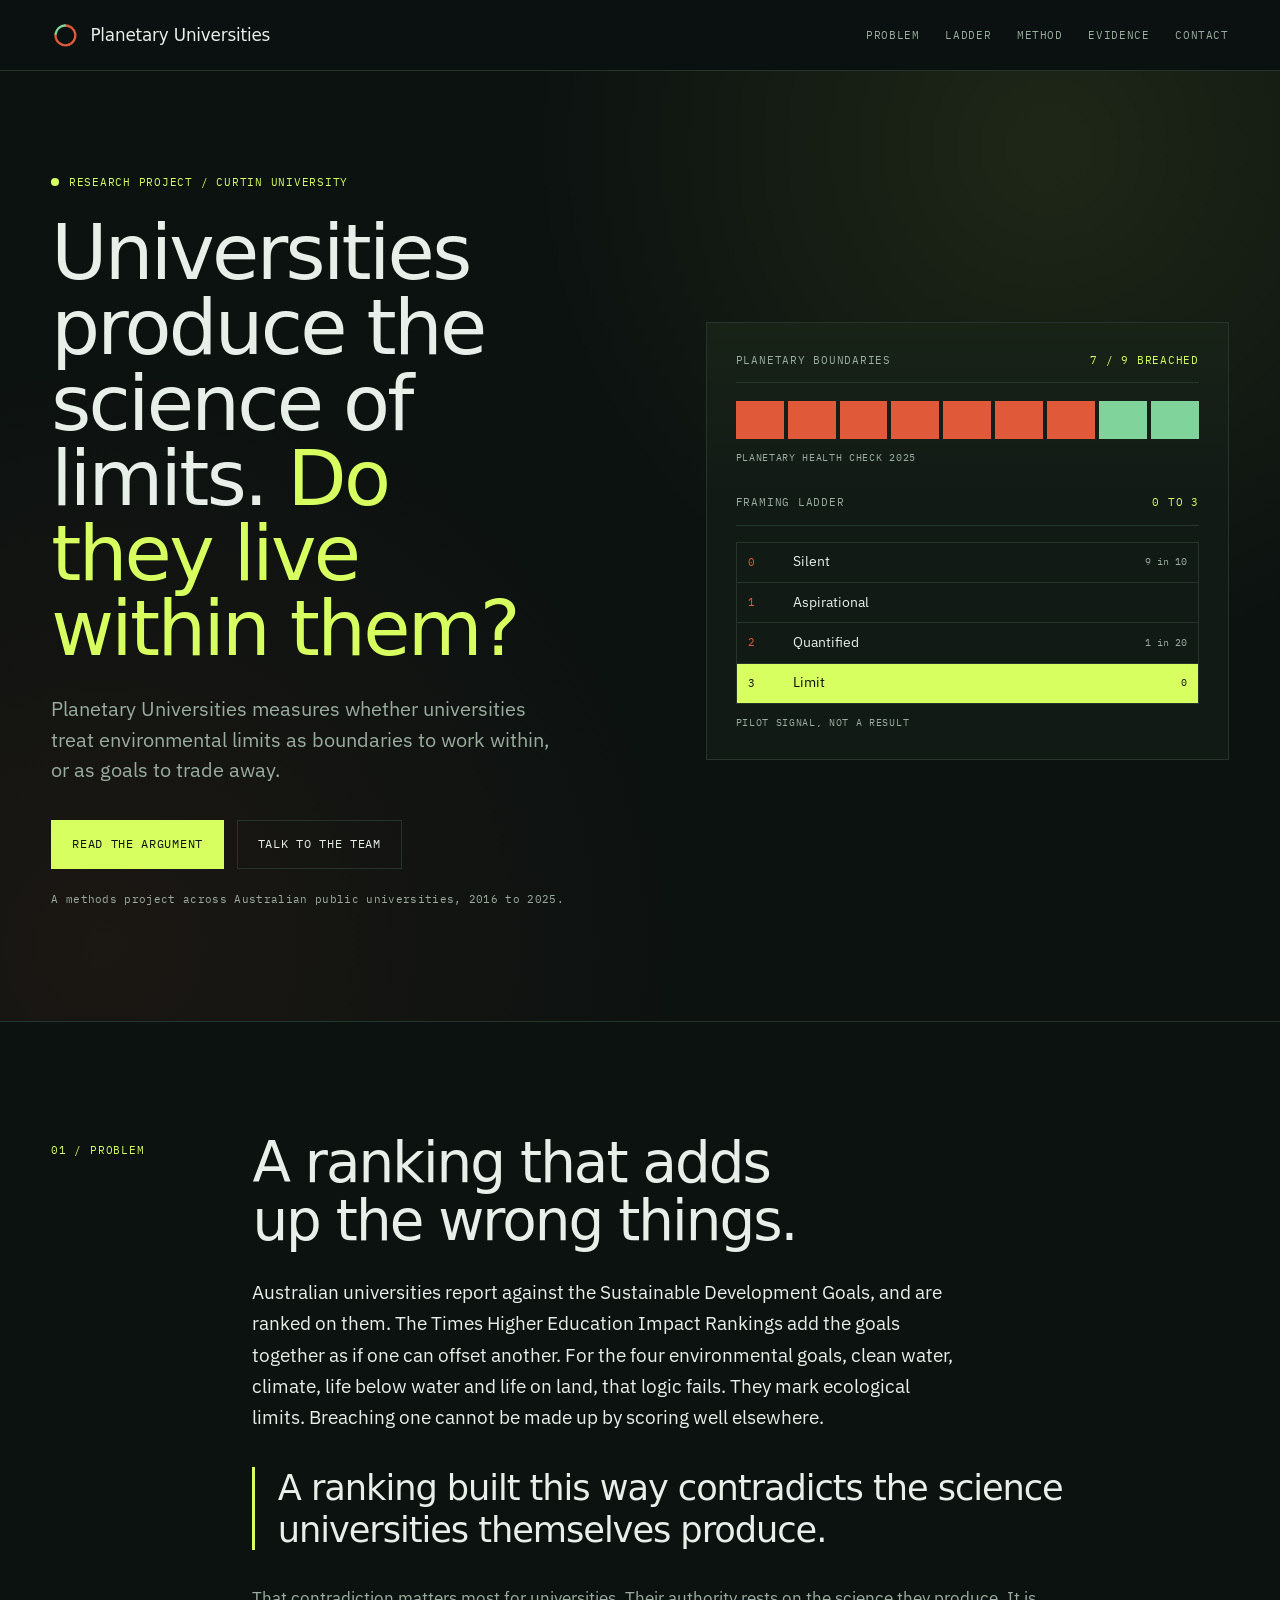
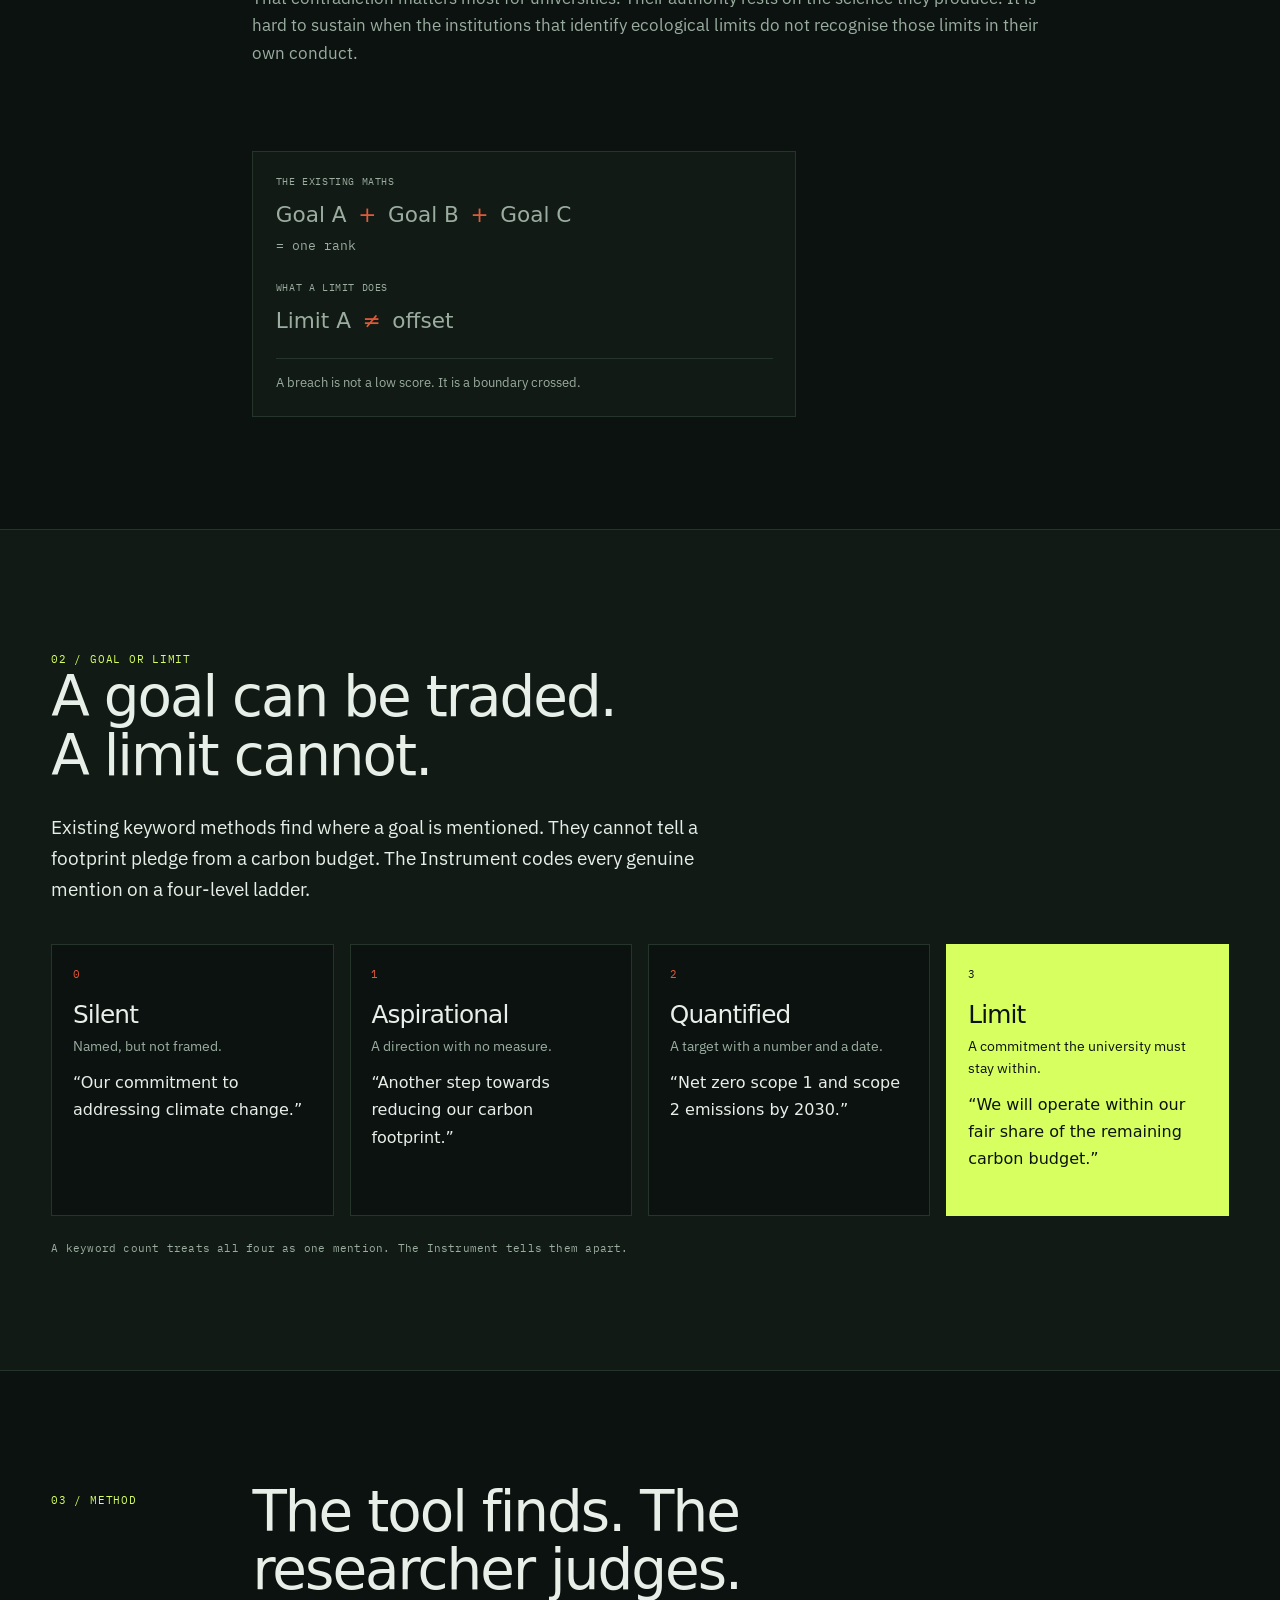
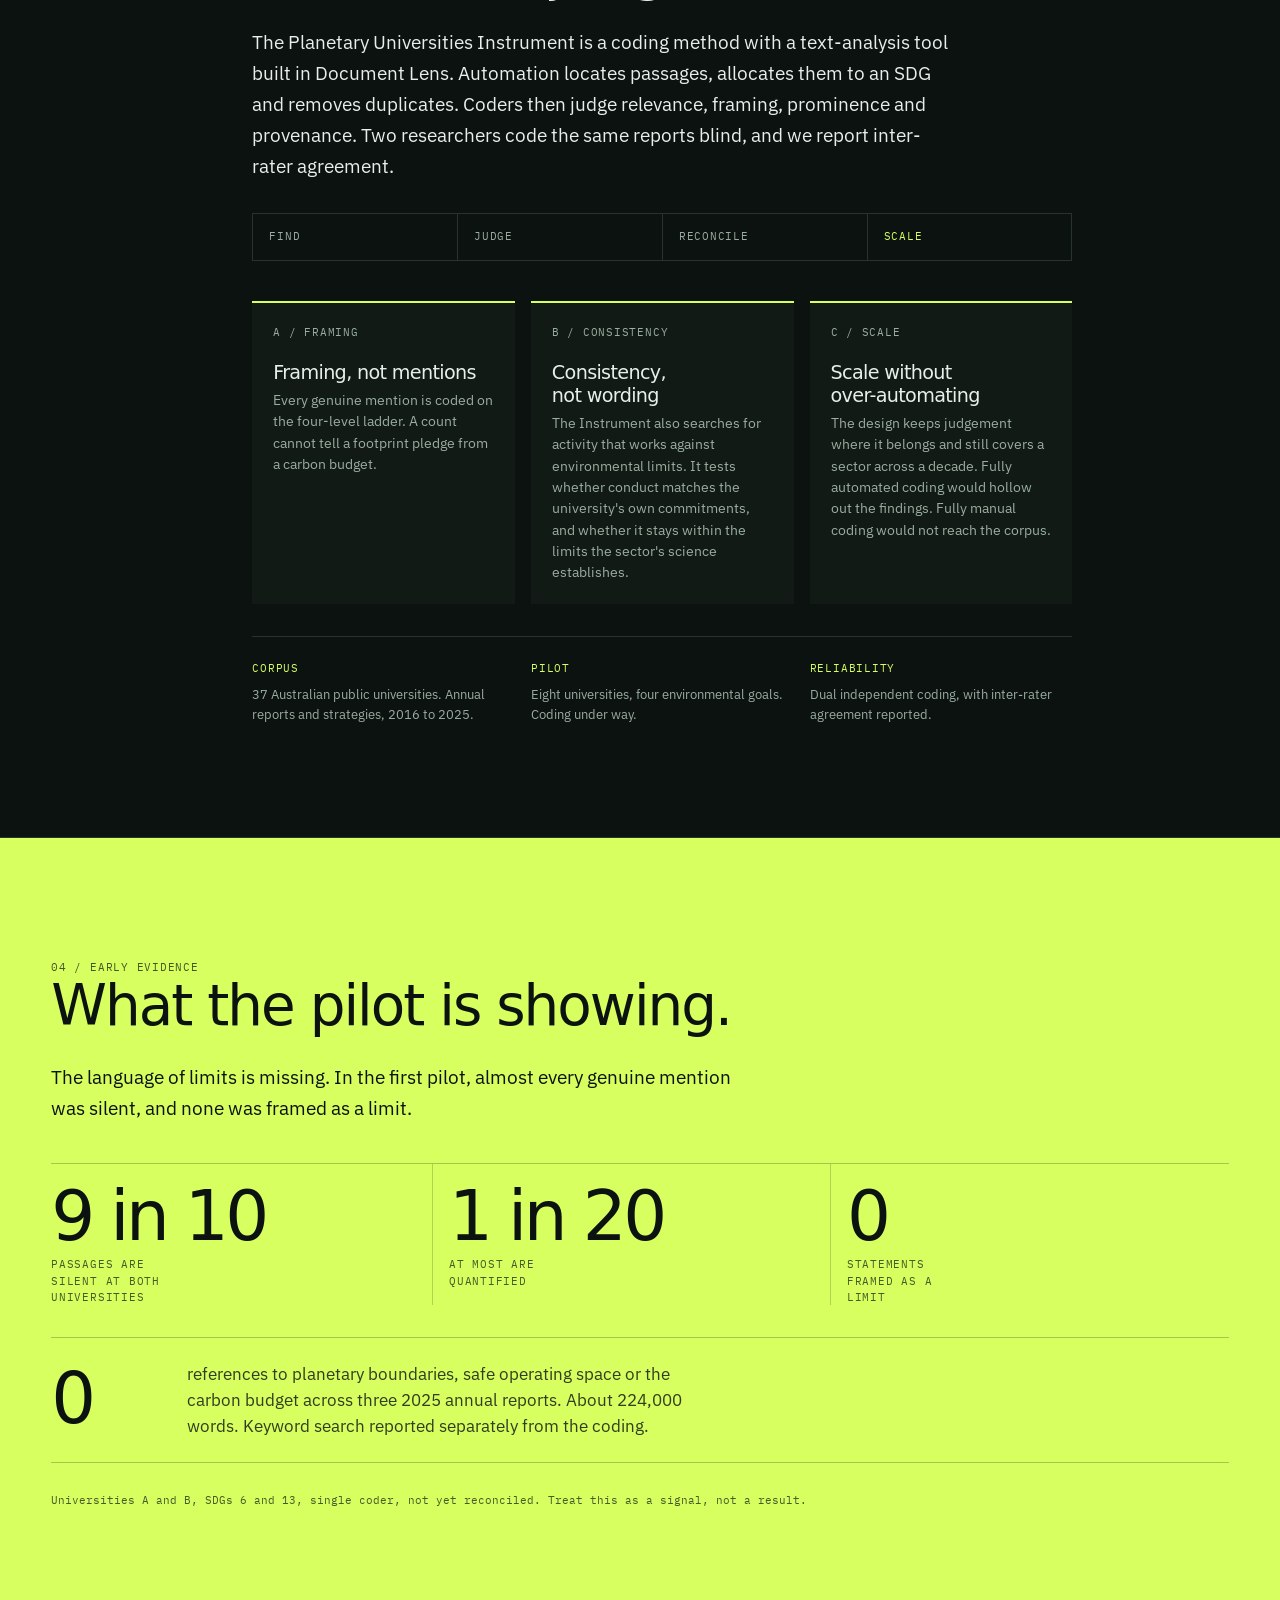
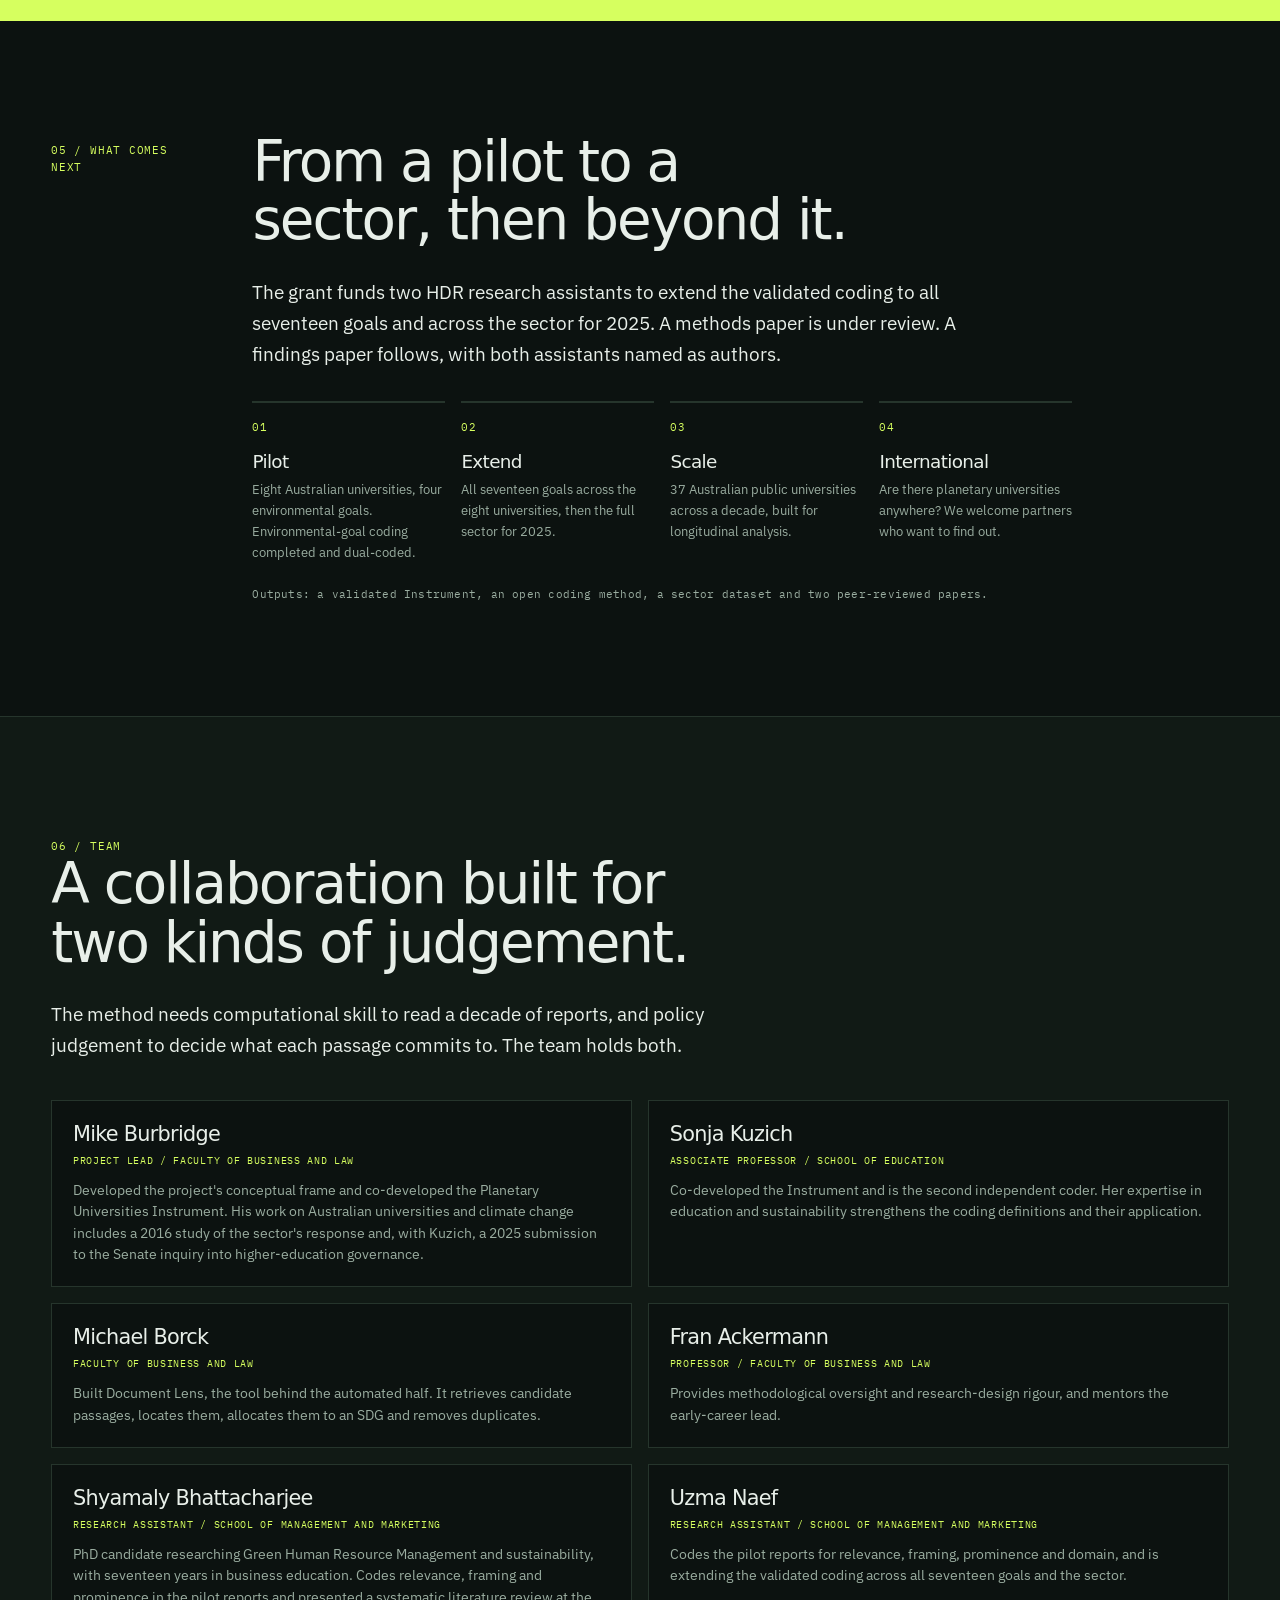
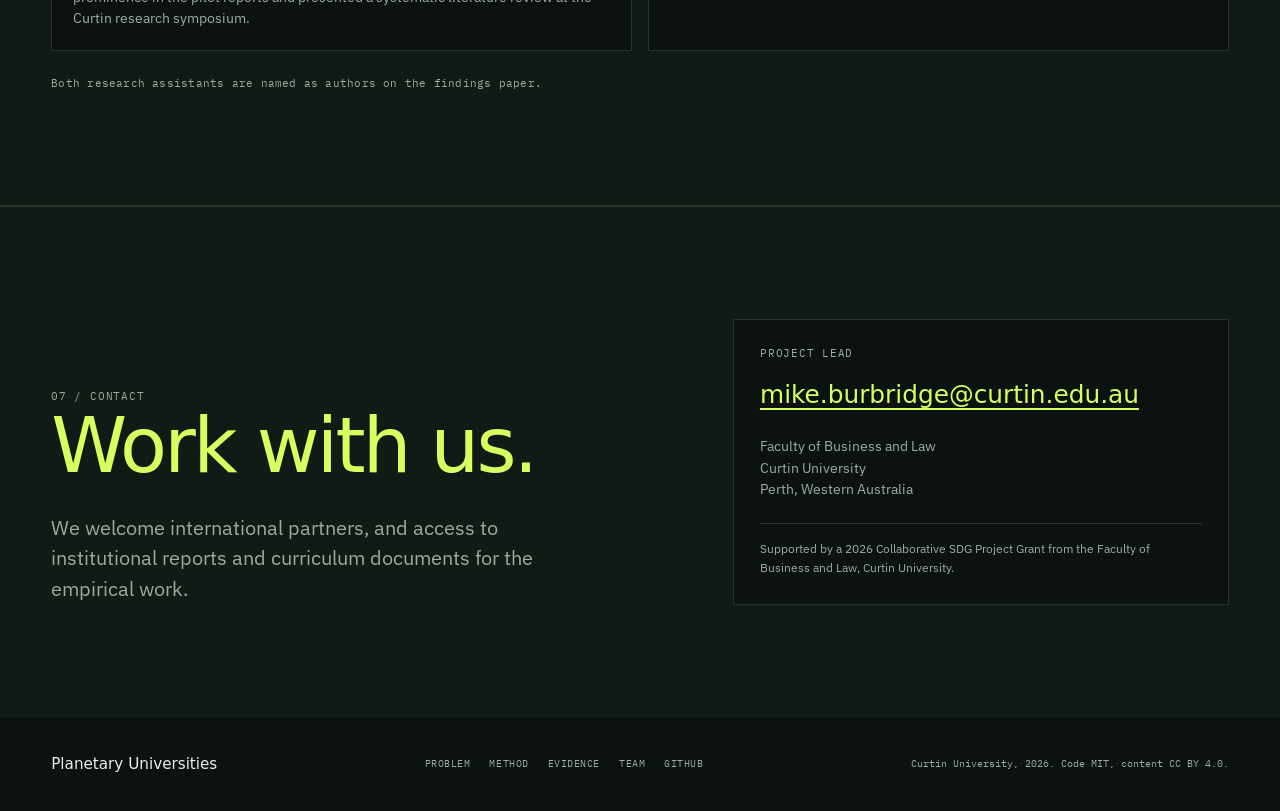
==== commit fb8f8ce5: "Add research assistants to the team section" ====
--- a/index.html
+++ b/index.html
@@ -286,8 +286,18 @@
             <p class="role">Professor / Faculty of Business and Law</p>
             <p>Provides methodological oversight and research-design rigour, and mentors the early-career lead.</p>
           </li>
+          <li>
+            <h3>Shyamaly Bhattacharjee</h3>
+            <p class="role">Research assistant / School of Management and Marketing</p>
+            <p>PhD candidate researching Green Human Resource Management and sustainability, with seventeen years in business education. Codes relevance, framing and prominence in the pilot reports and presented a systematic literature review at the Curtin research symposium.</p>
+          </li>
+          <li>
+            <h3>Uzma Naef</h3>
+            <p class="role">Research assistant / School of Management and Marketing</p>
+            <p>Codes the pilot reports for relevance, framing, prominence and domain, and is extending the validated coding across all seventeen goals and the sector.</p>
+          </li>
         </ul>
-        <p class="note">Two Faculty of Business and Law HDR research assistants extend the coding across the sector and are named as authors on the findings paper.</p>
+        <p class="note">Both research assistants are named as authors on the findings paper.</p>
       </div>
     </section>
 
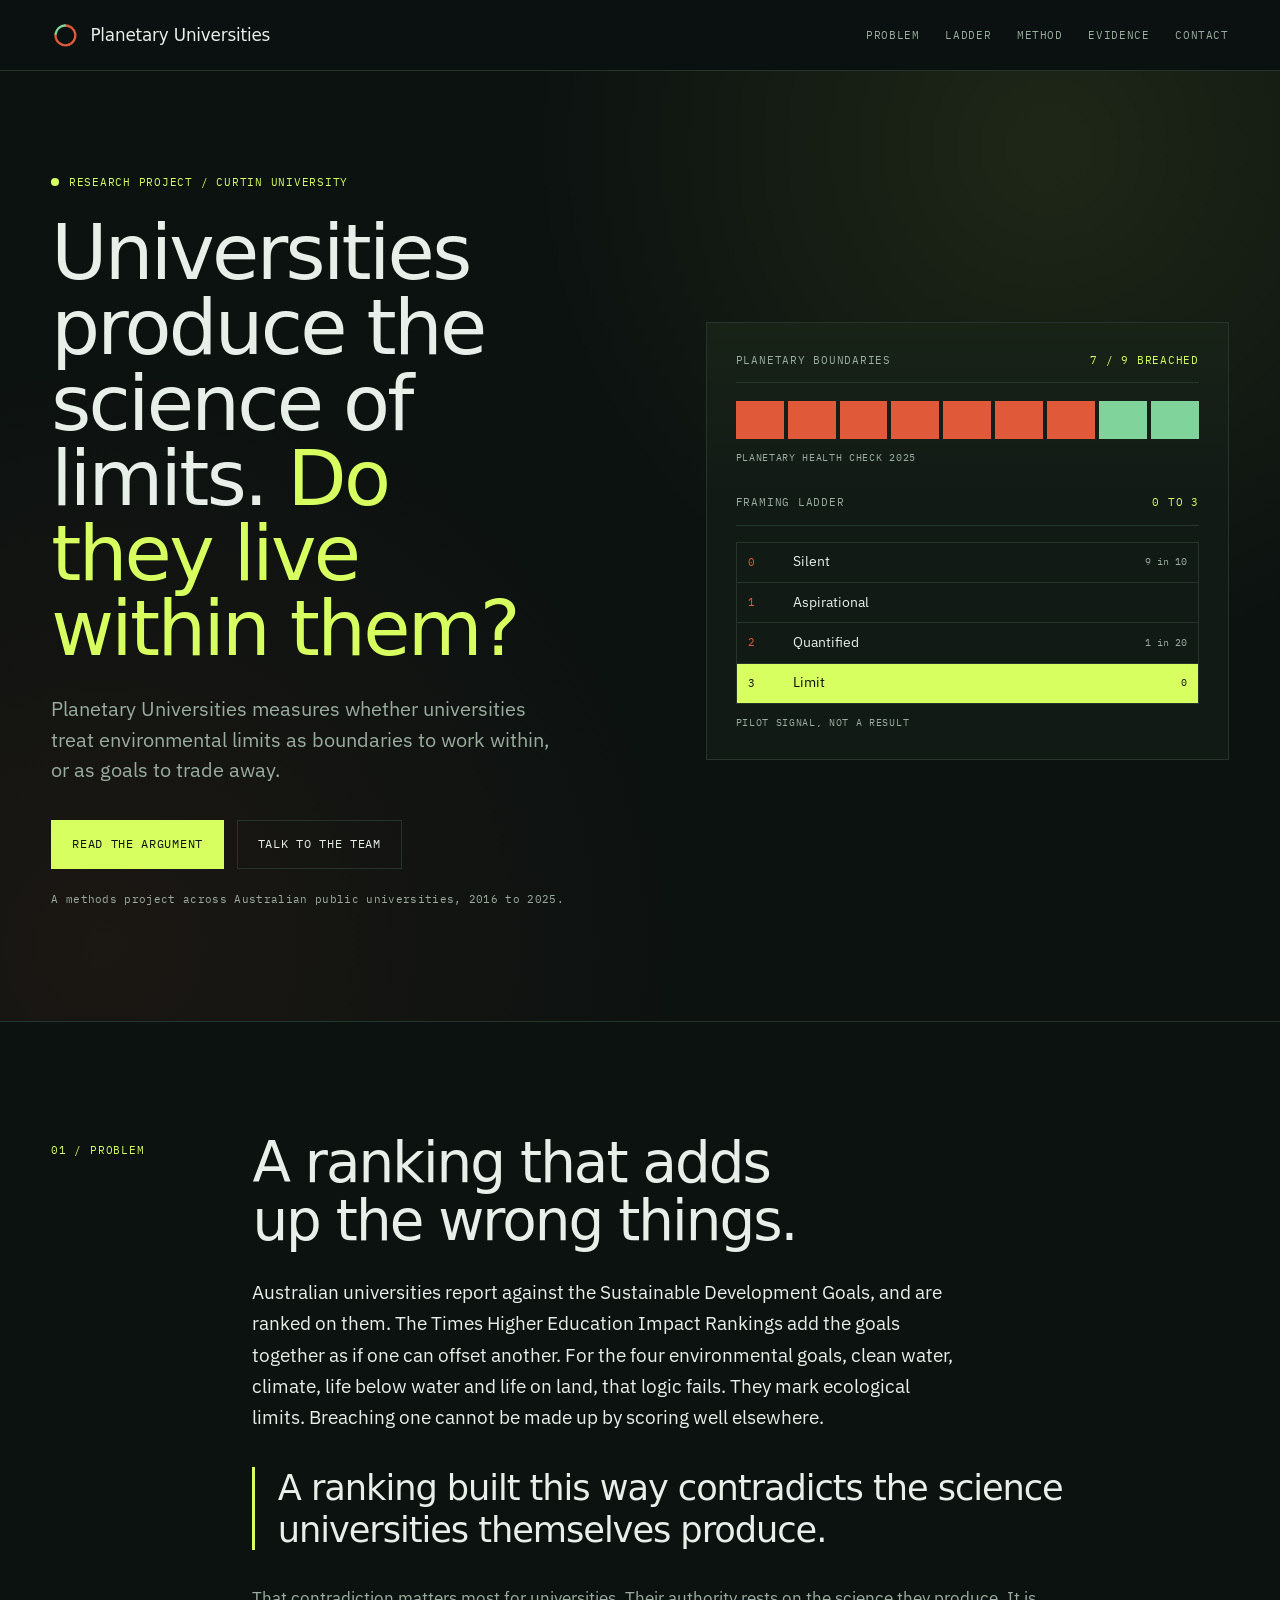
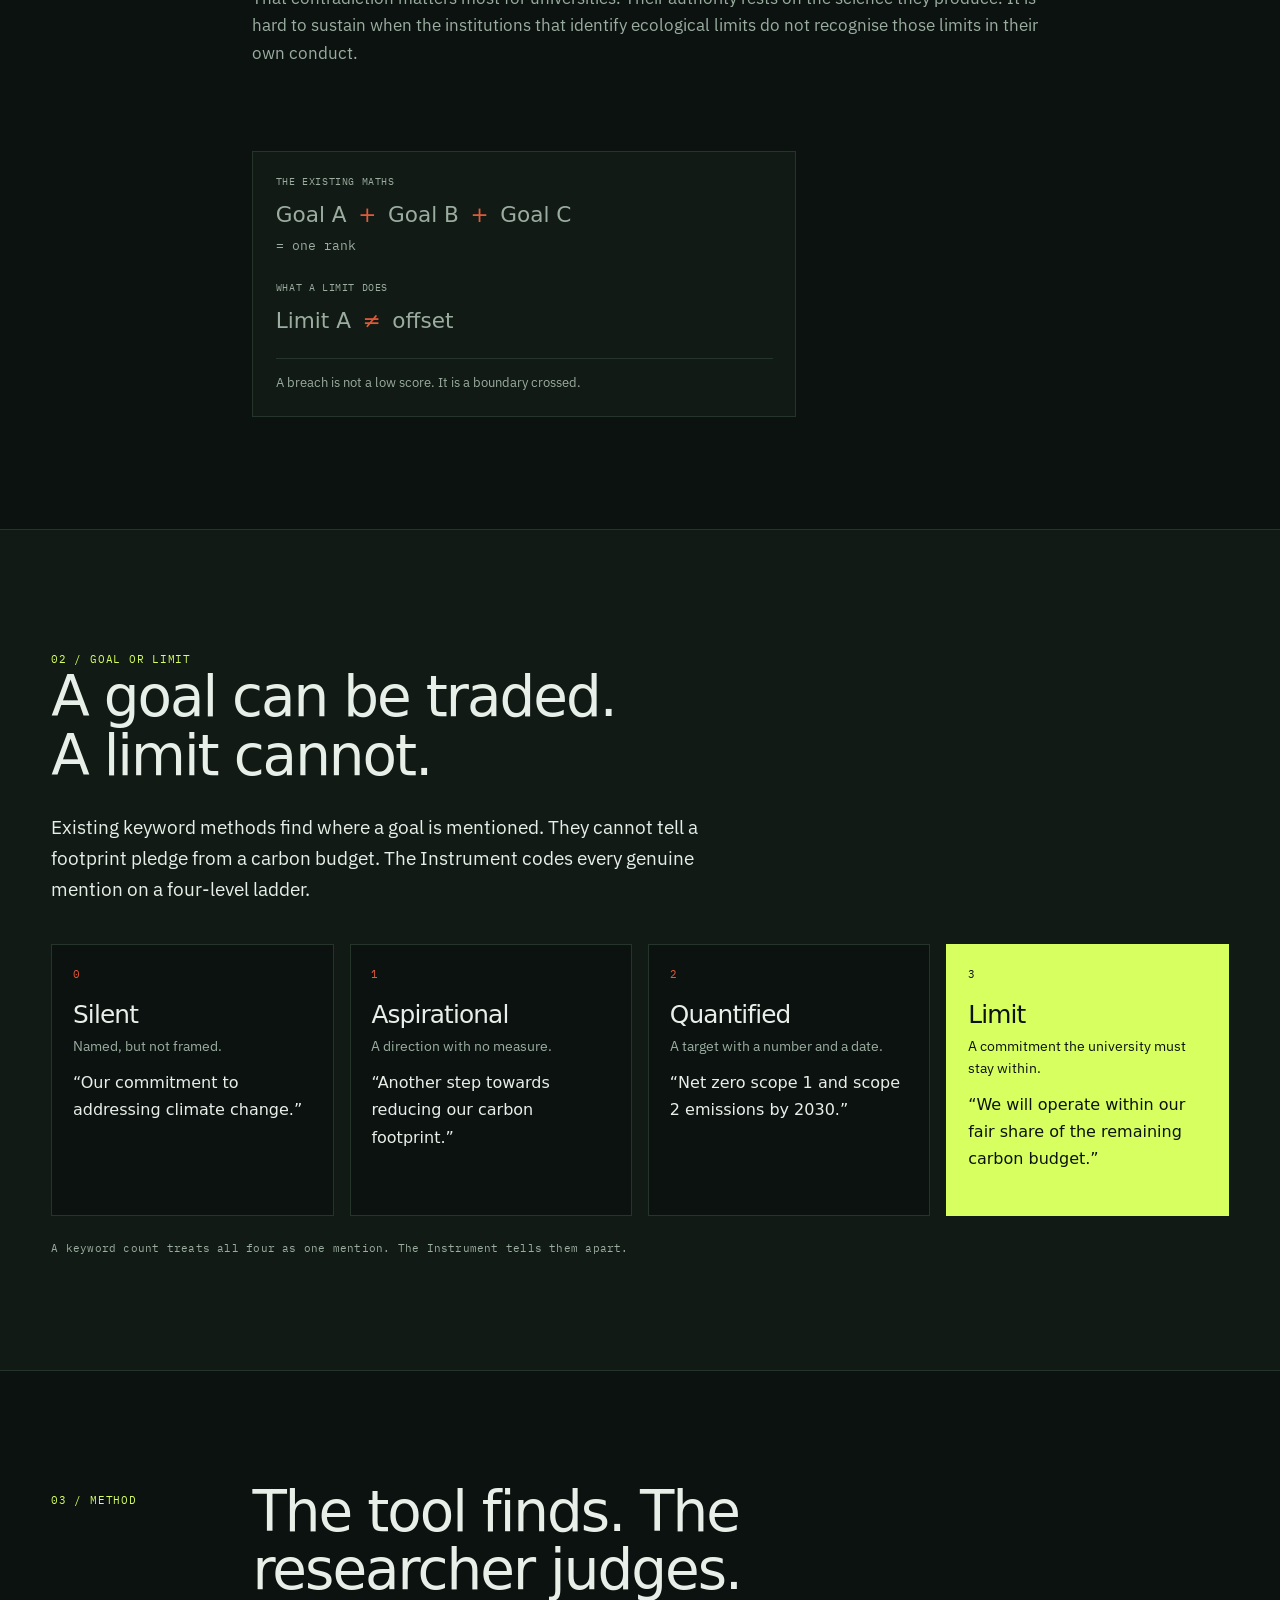
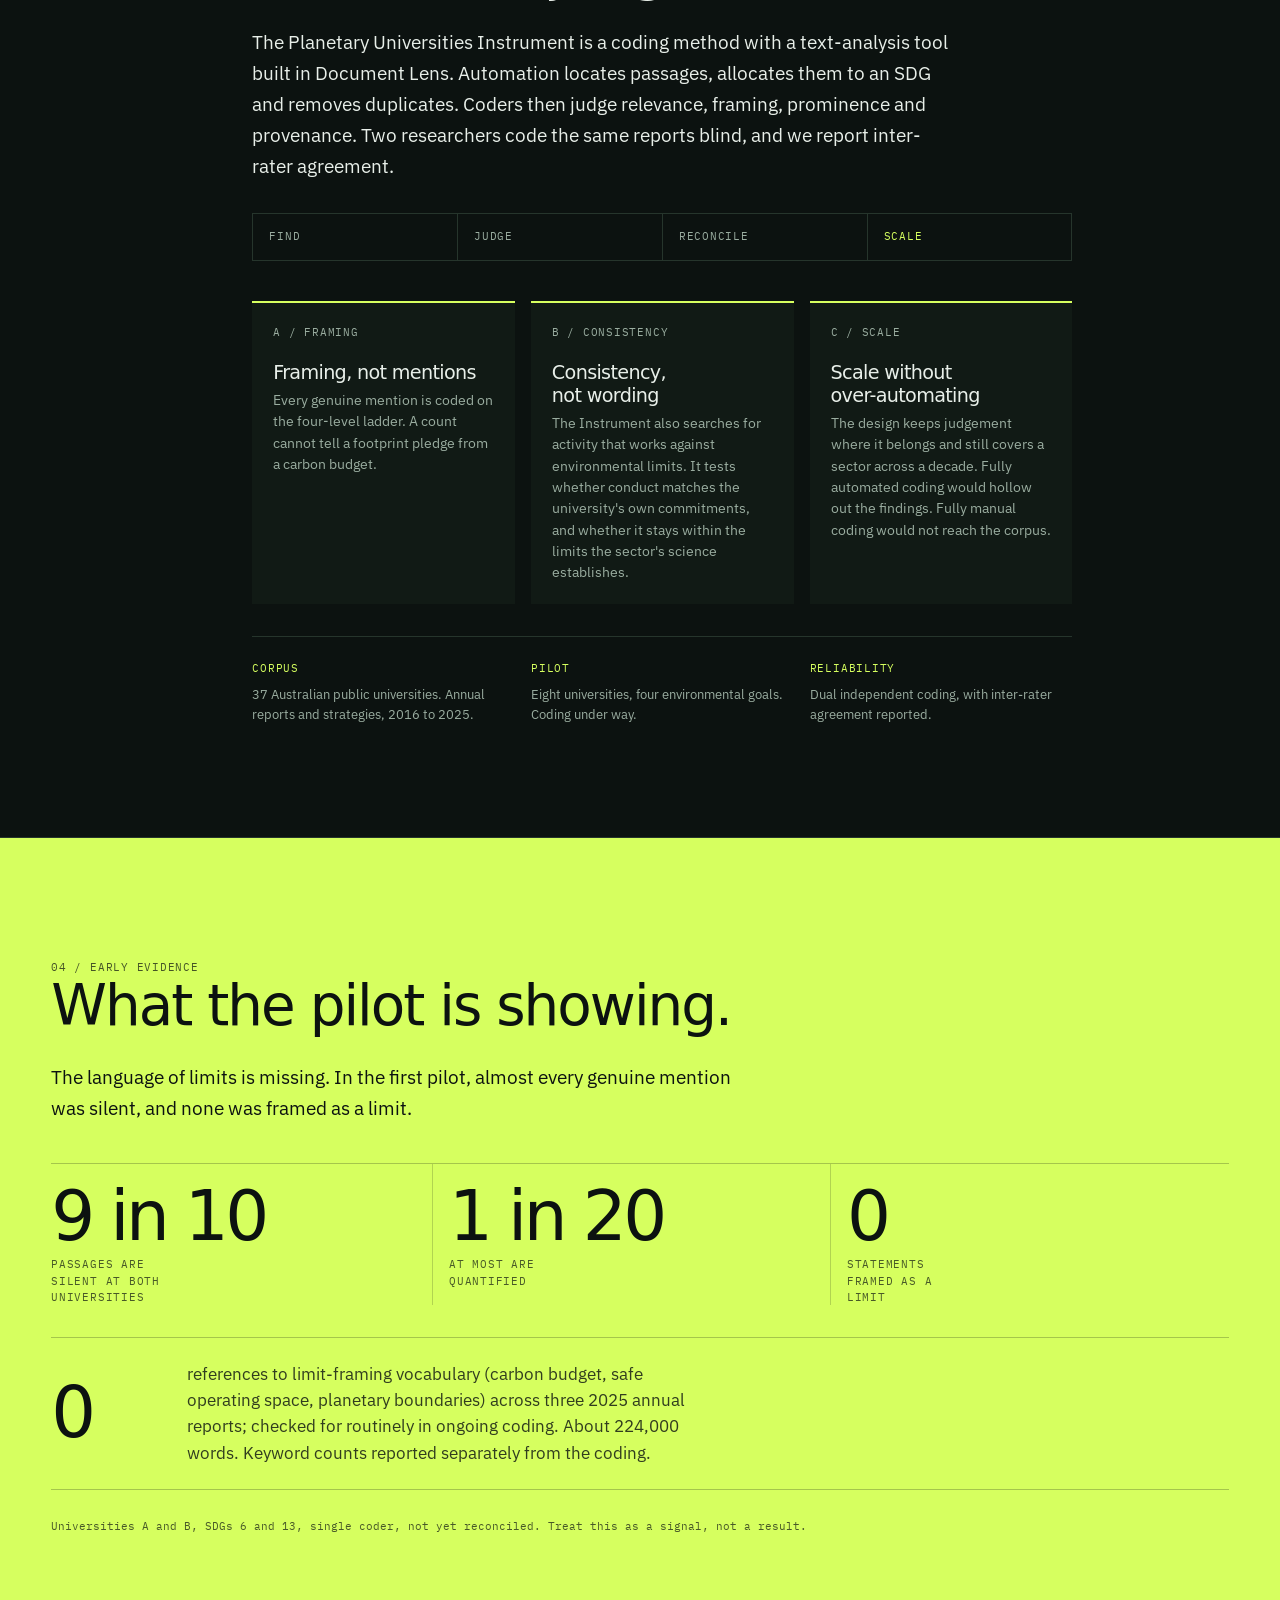
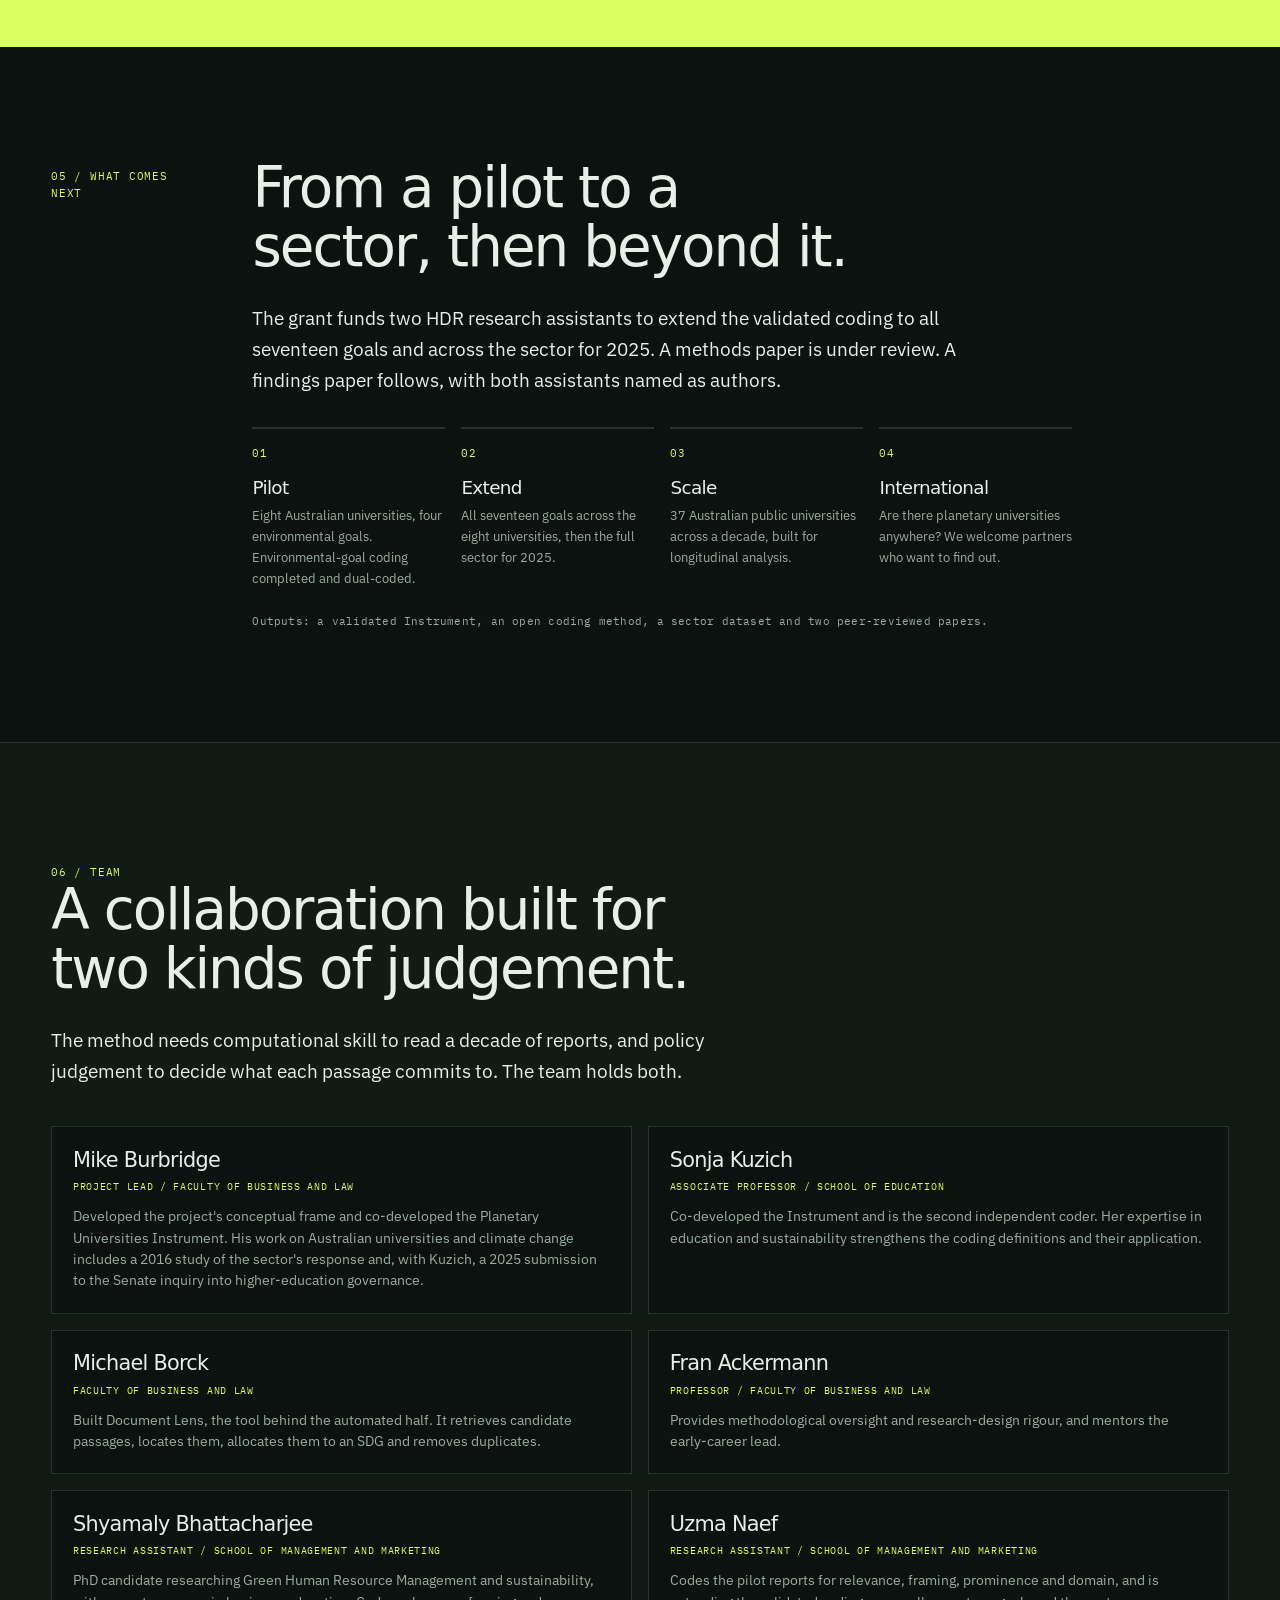
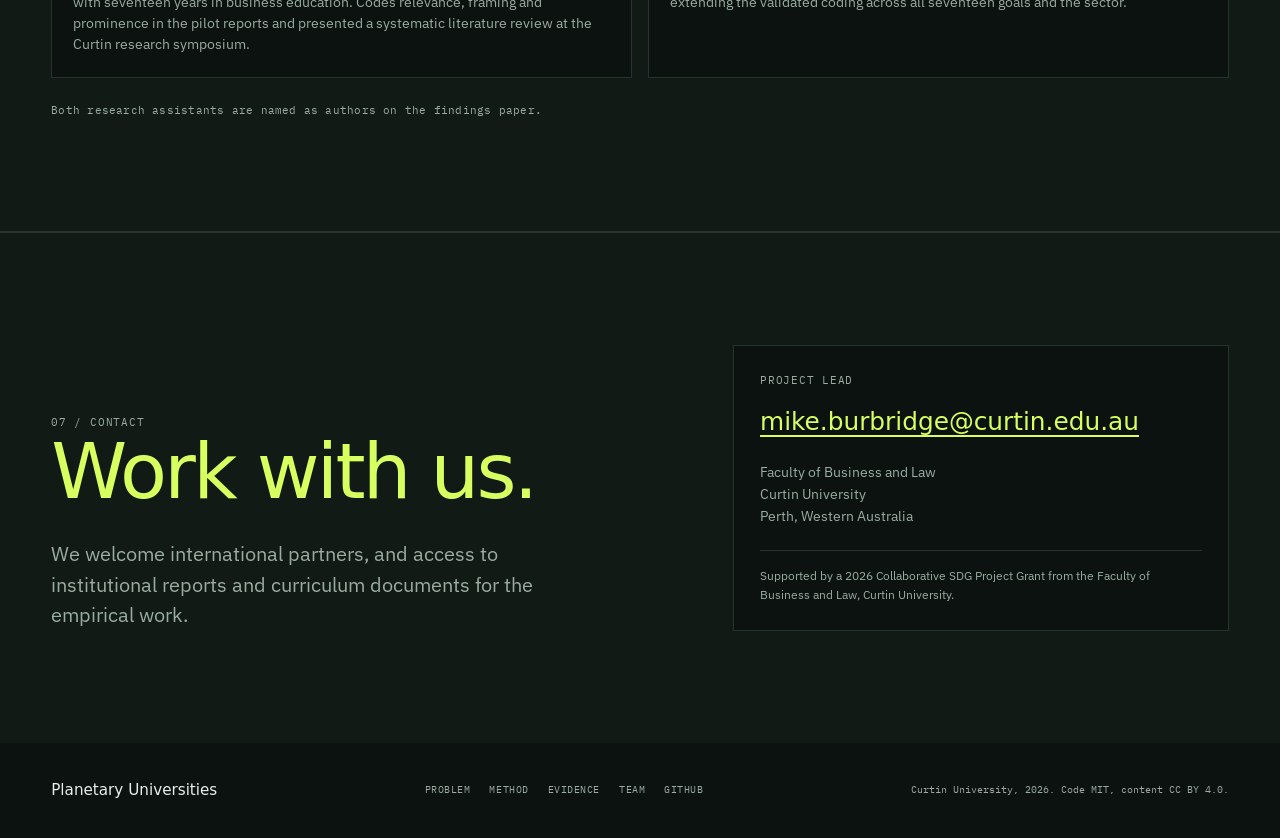
==== commit 708dd9a2: "Soften pilot evidence wording: limit vocabulary is checked for routinely" ====
--- a/index.html
+++ b/index.html
@@ -234,7 +234,7 @@
 
         <div class="finding">
           <p class="finding-num">0</p>
-          <p>references to planetary boundaries, safe operating space or the carbon budget across three 2025 annual reports. About 224,000 words. Keyword search reported separately from the coding.</p>
+          <p>references to limit-framing vocabulary (carbon budget, safe operating space, planetary boundaries) across three 2025 annual reports; checked for routinely in ongoing coding. About 224,000 words. Keyword counts reported separately from the coding.</p>
         </div>
         <p class="caveat">Universities A and B, SDGs 6 and 13, single coder, not yet reconciled. Treat this as a signal, not a result.</p>
       </div>
